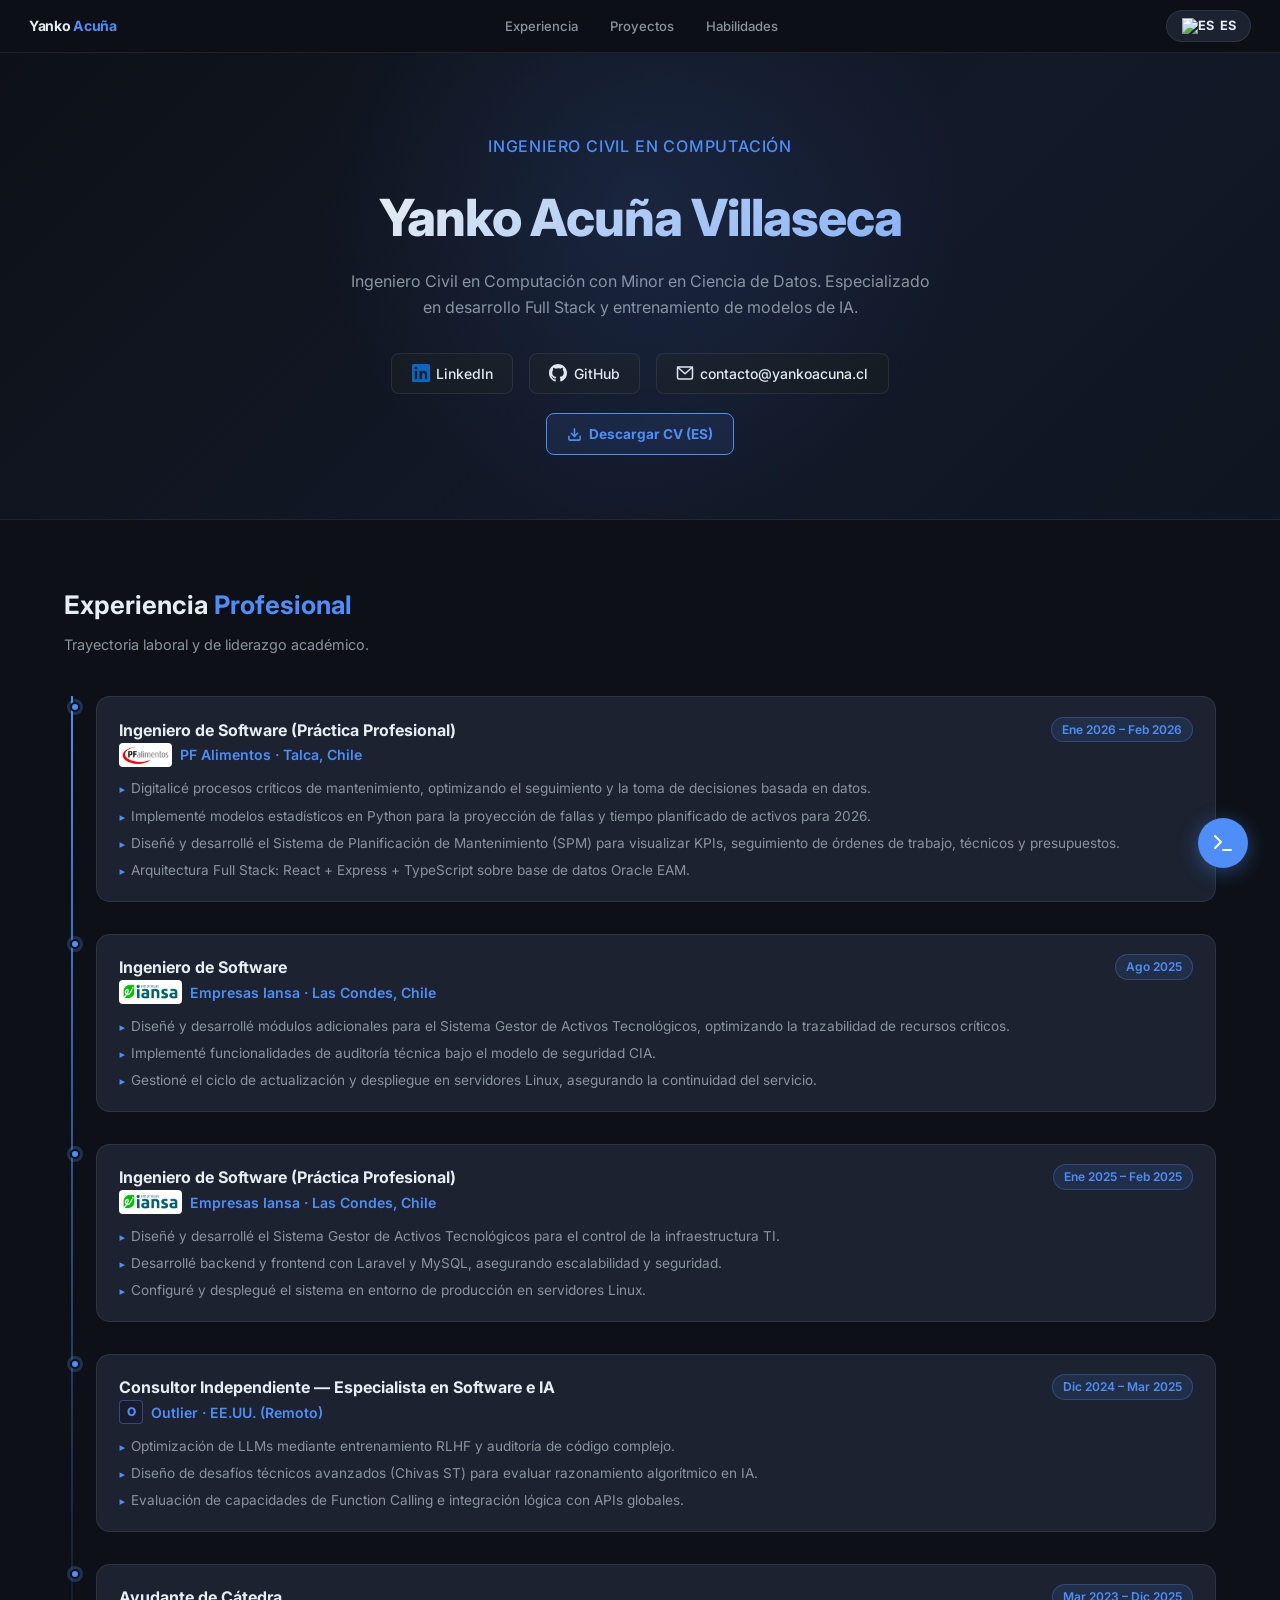
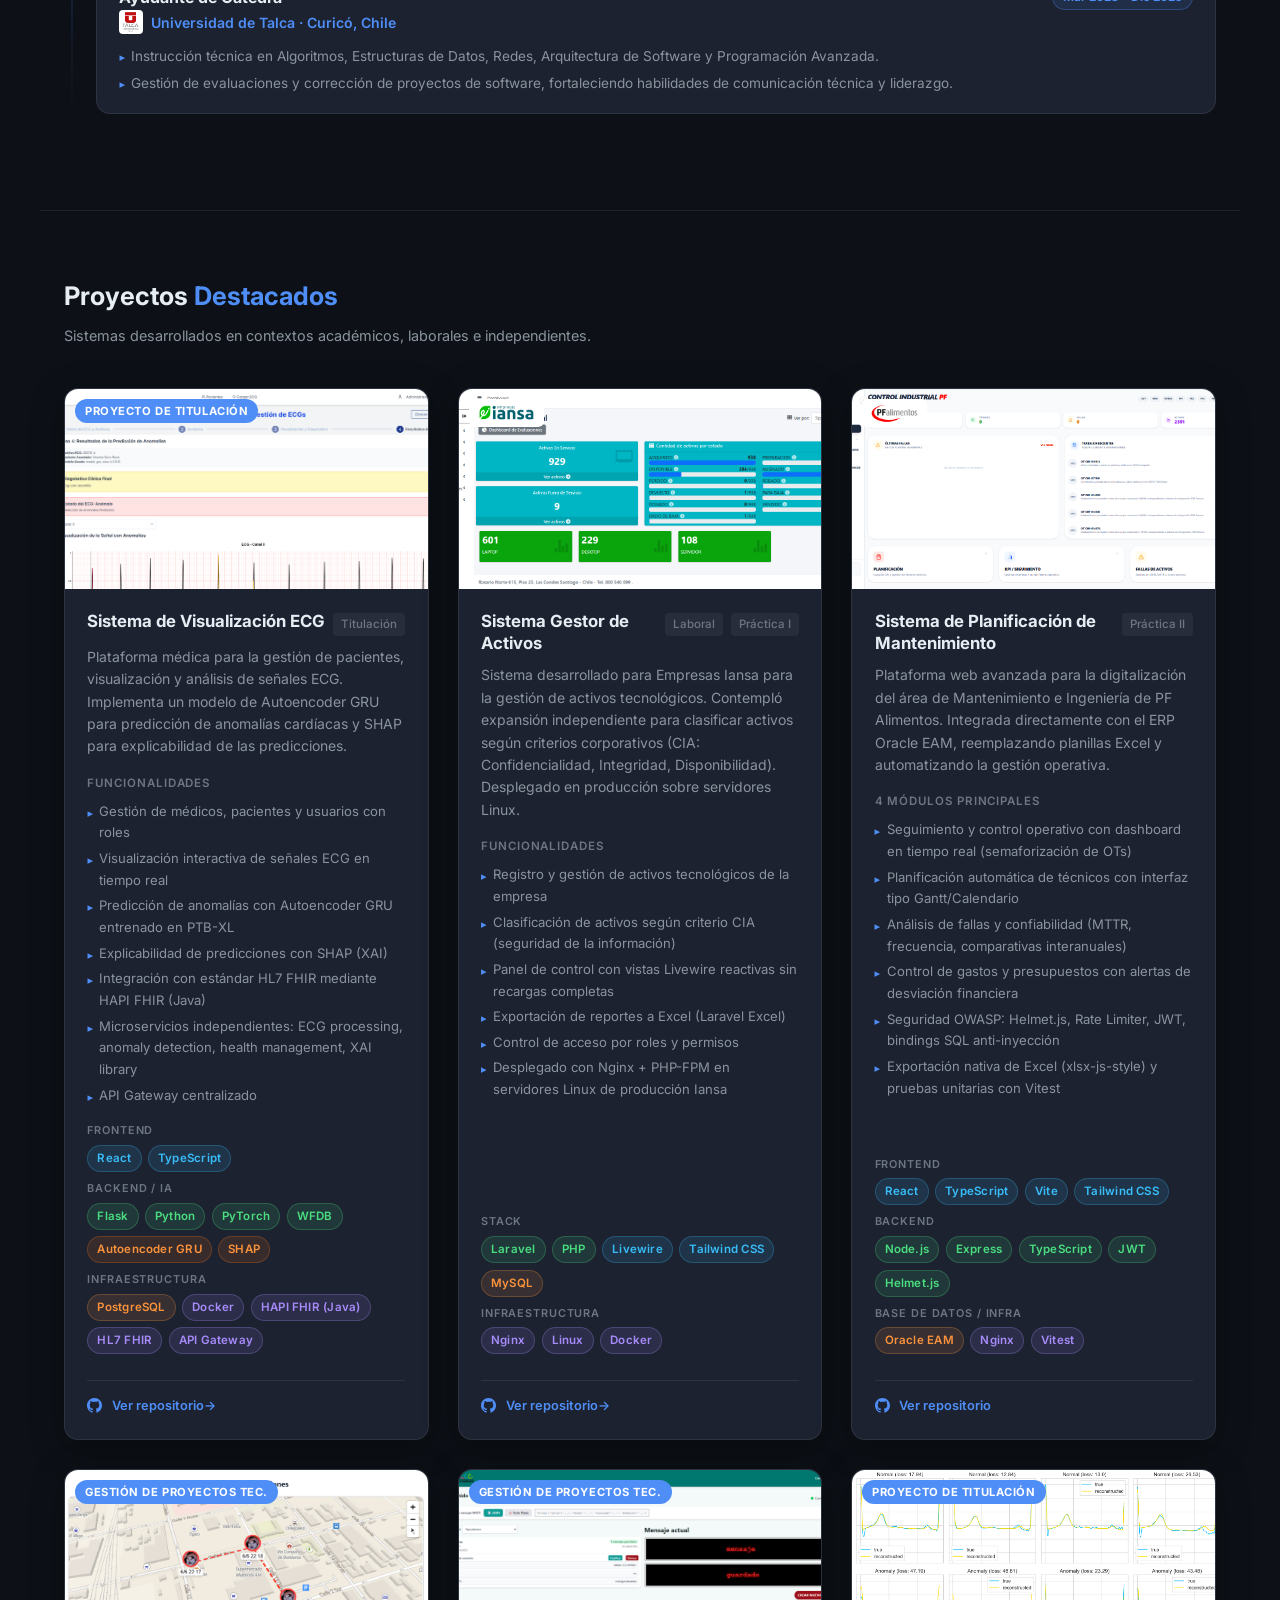
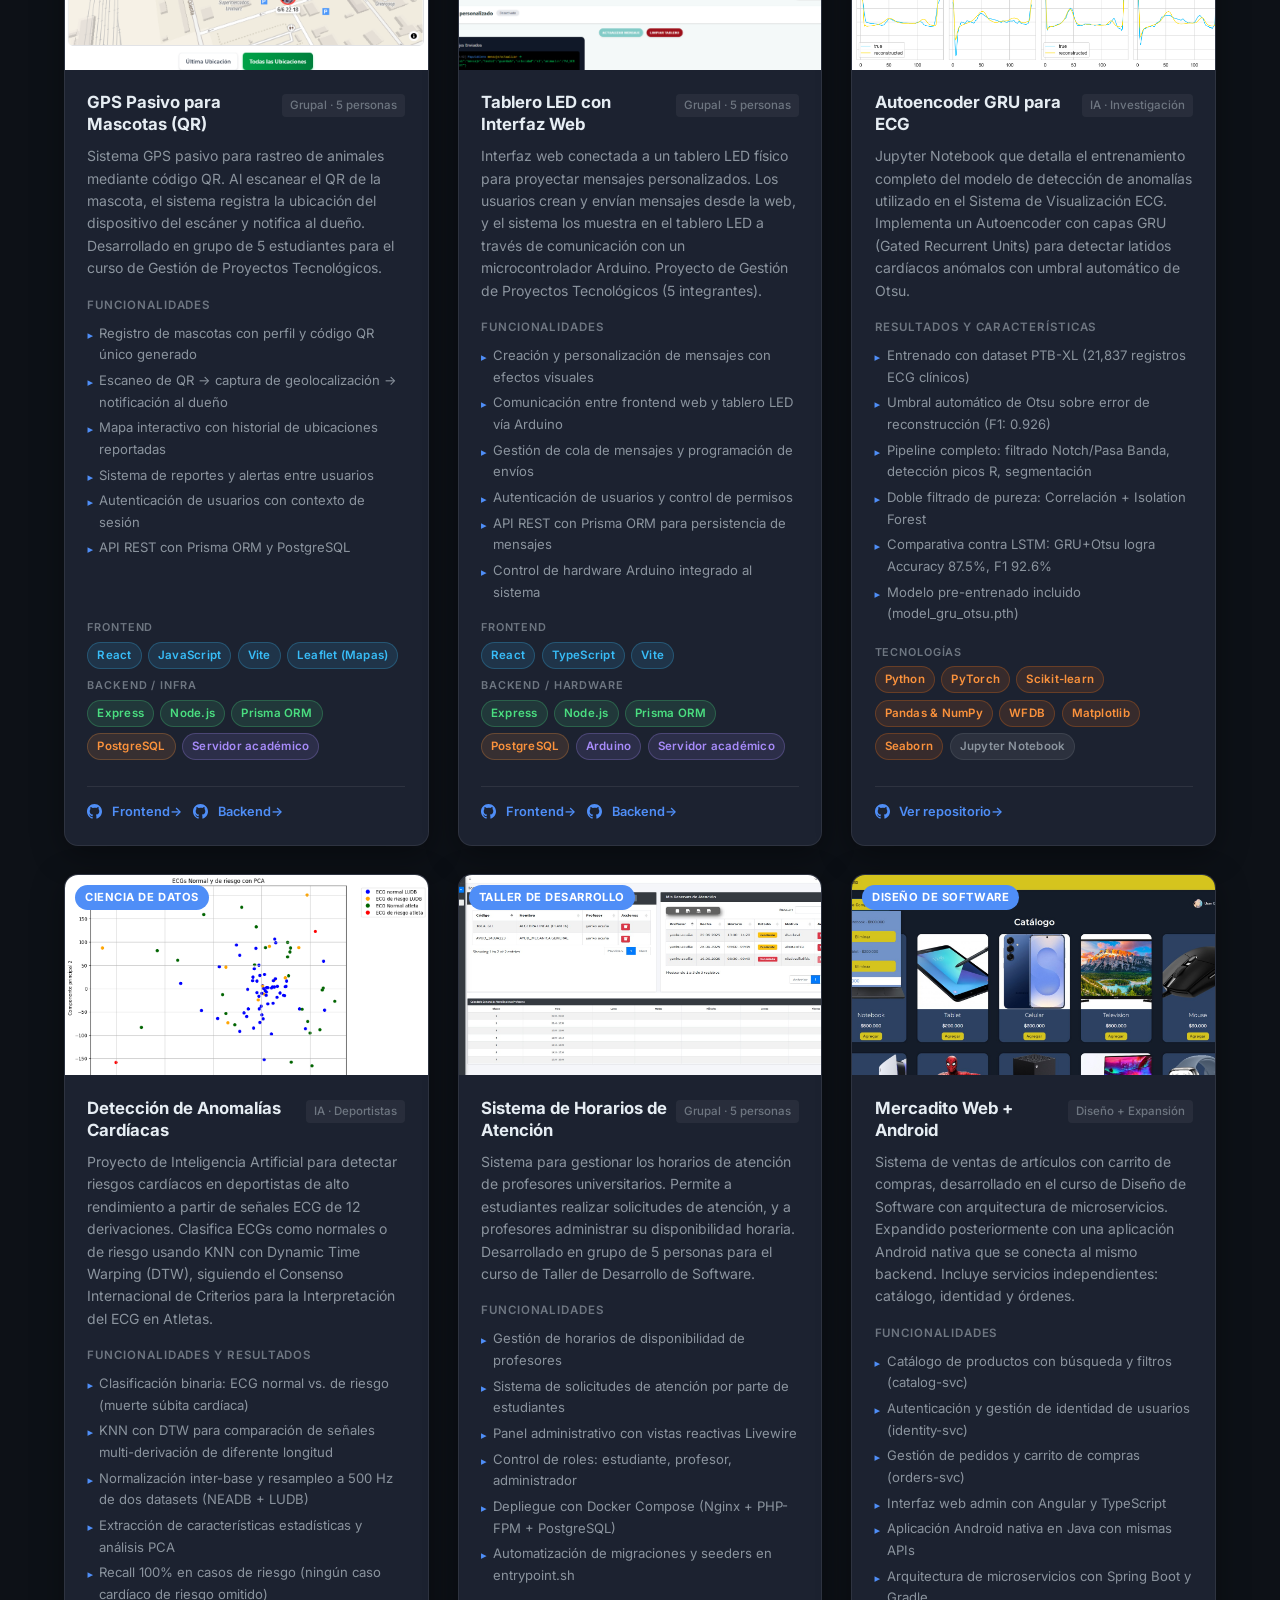
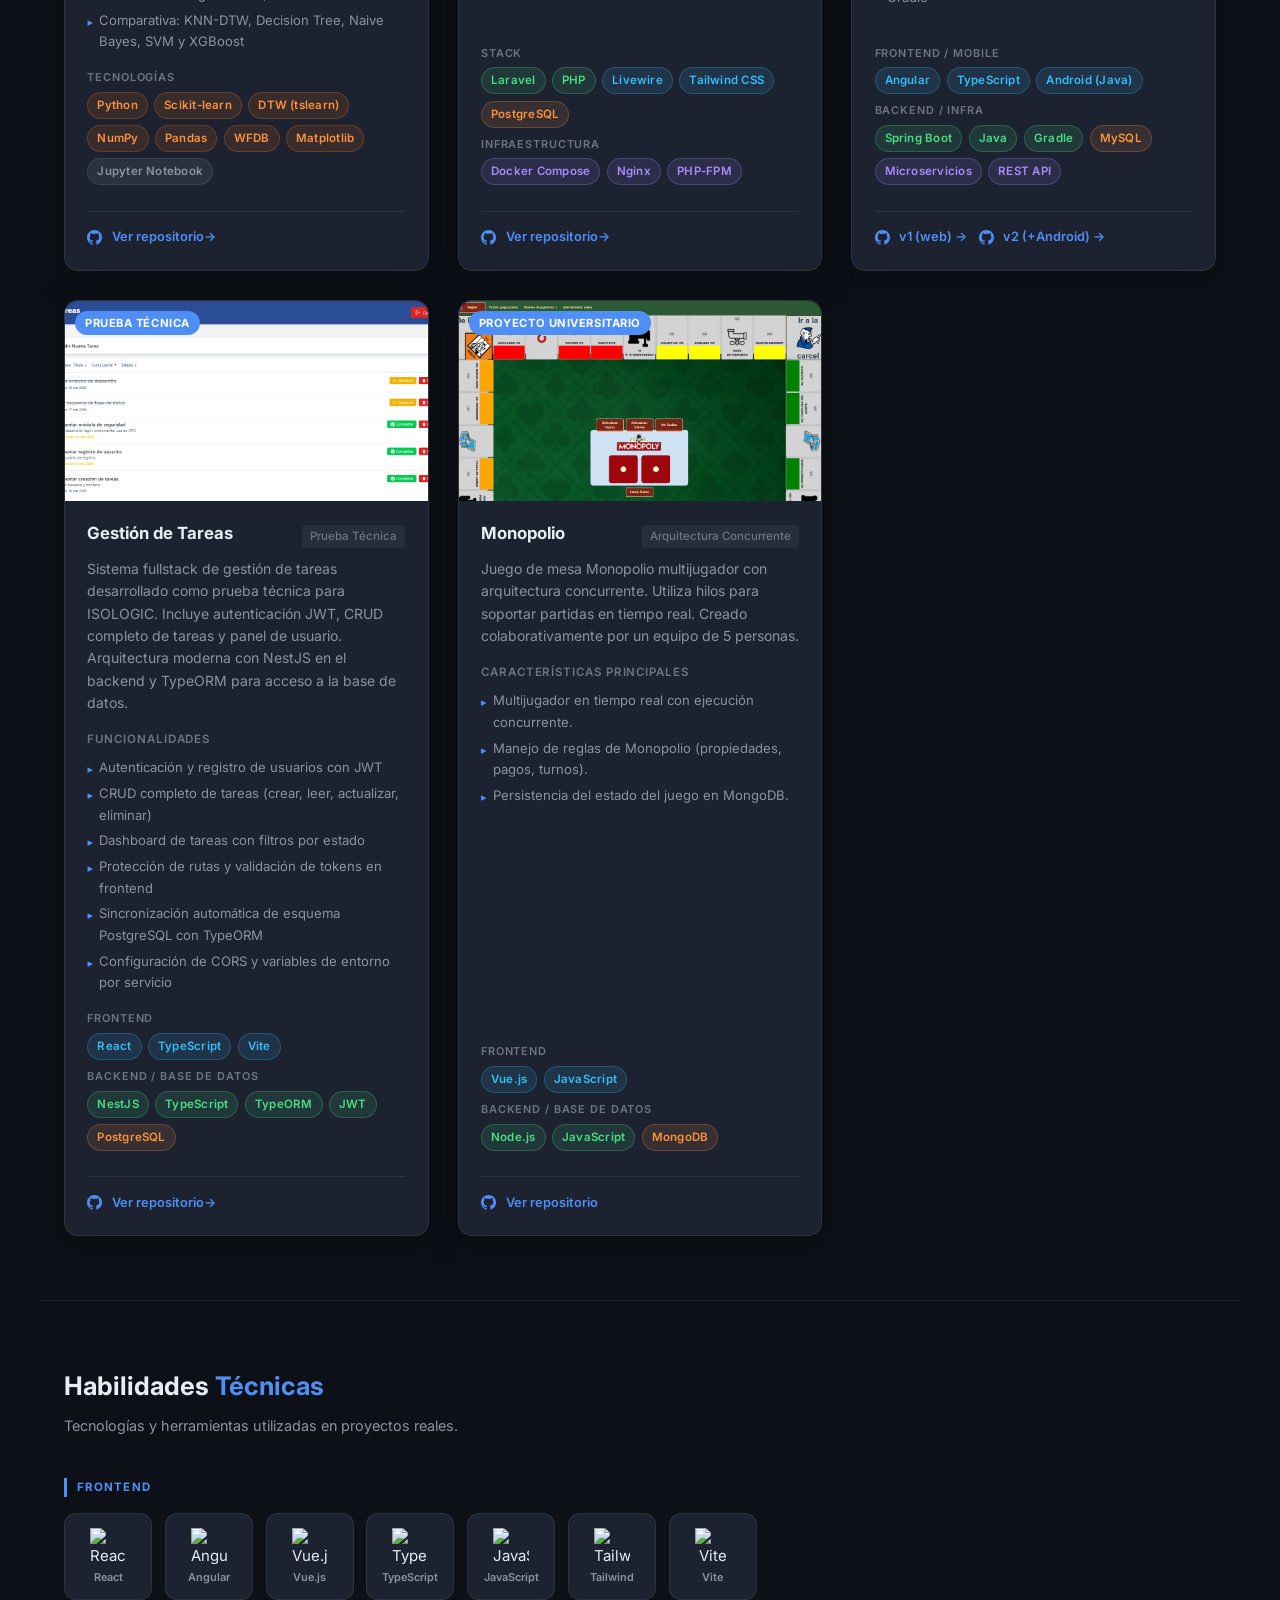
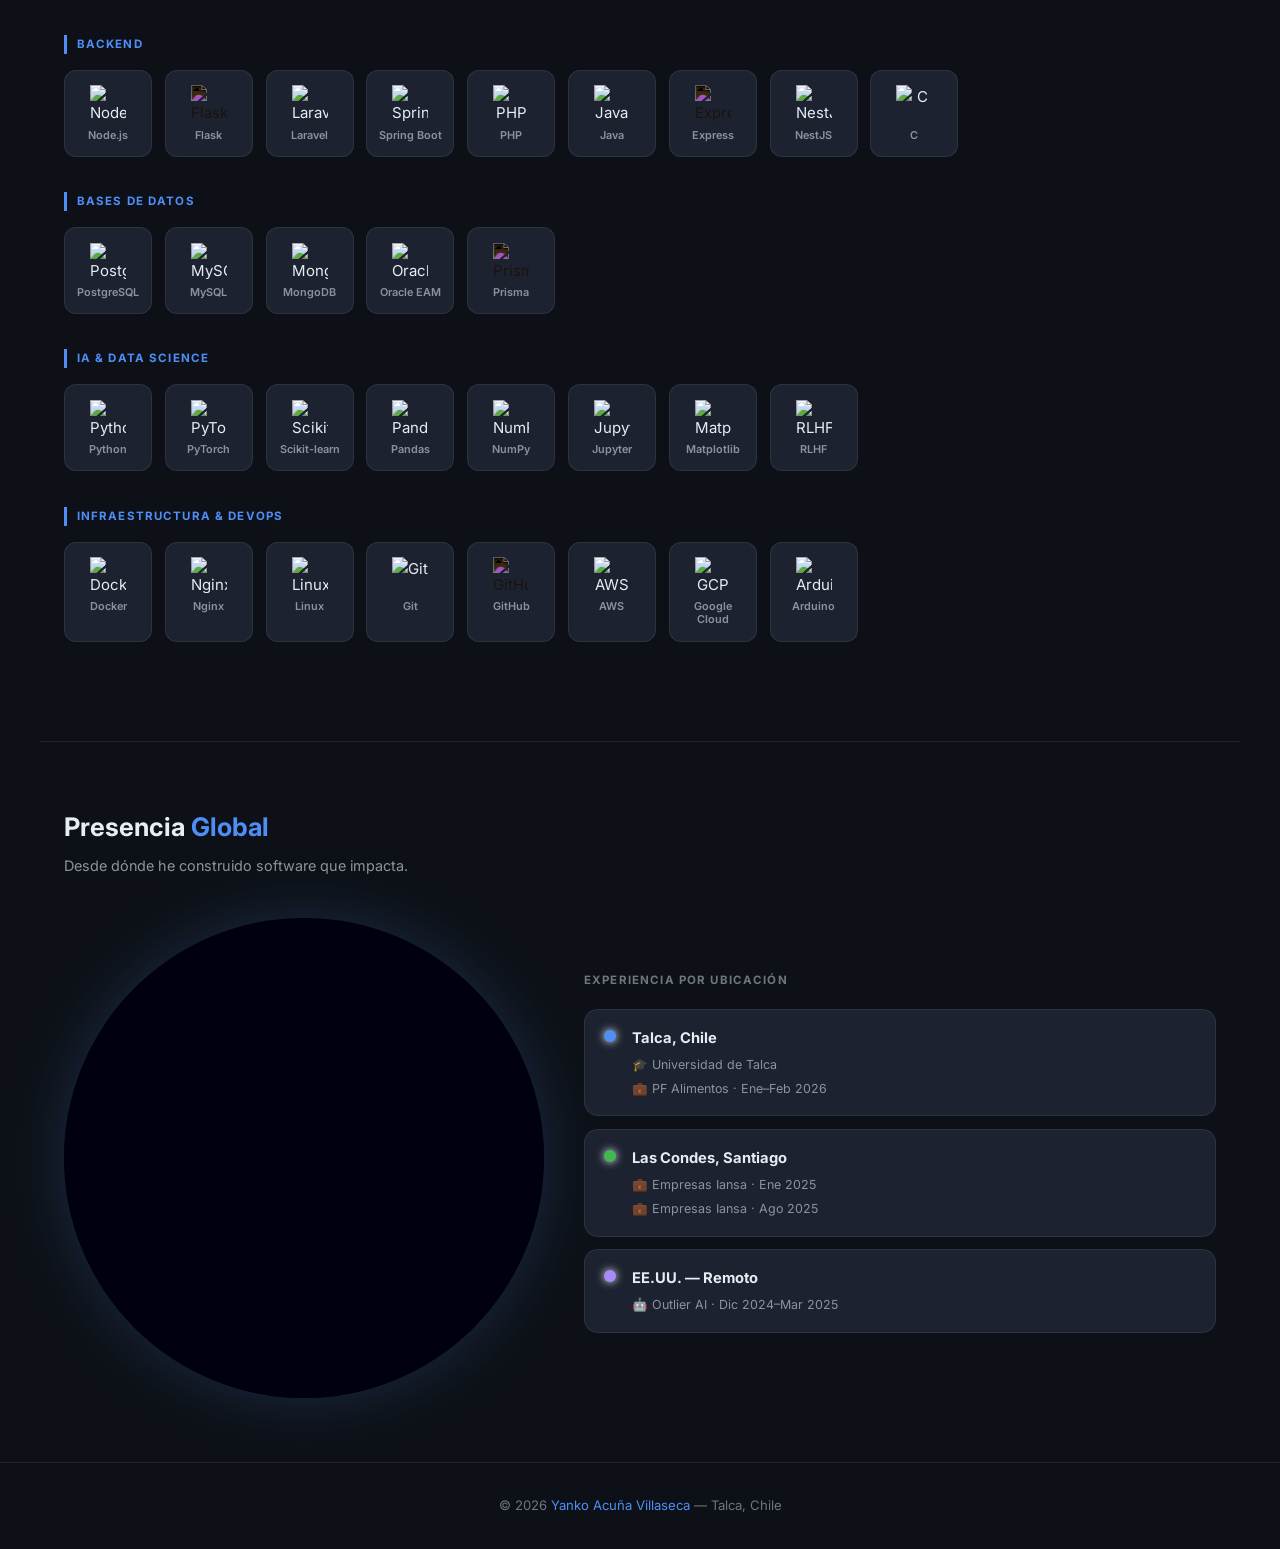
==== index.html @ 91a01bae "seccion de globo" ====
<!DOCTYPE html>
<html lang="es">

<head>
    <meta charset="UTF-8">
    <meta name="viewport" content="width=device-width, initial-scale=1.0">
    <title>Yanko Acuña | Ingeniero Civil en Computación</title>
    <meta property="og:type" content="website">
    <meta property="og:url" content="https://yankoacuna.cl/">
    <meta property="og:title" content="Yanko Acuña | Ingeniero Civil en Computación">
    <meta property="og:description"
        content="Egresado de Ingeniería Civil en Computación especializado en Full Stack y Data Science.">
    <meta property="og:image" content="https://yankoacuna.cl/imagenes/preview.png">

    <meta name="twitter:card" content="summary_large_image">
    <meta name="twitter:title" content="Yanko Acuña | Ingeniero Civil en Computación">
    <meta name="twitter:image" content="https://yankoacuna.cl/imagenes/preview.png">

    <link href="https://fonts.googleapis.com/css2?family=Inter:wght@300;400;500;600;700;800&display=swap"
        rel="stylesheet">
    <link rel="icon" type="image/svg+xml"
        href="data:image/svg+xml,<svg xmlns='http://www.w3.org/2000/svg' viewBox='0 0 100 100'><text y='.9em' font-size='80' fill='%234f8ef7' font-family='Inter, sans-serif' font-weight='bold'>YA</text></svg>">
    <link rel="stylesheet" href="css/style.css">
</head>

<body>

    <!-- ═══ NAV ══════════════════════════════════════════════════ -->
    <nav class="top-nav">
        <a class="nav-brand" href="#">Yanko <span>Acuña</span></a>
        <ul class="nav-links">
            <li><a href="#experiencia" data-i18n="nav_exp">Experiencia</a></li>
            <li><a href="#proyectos" data-i18n="nav_proj">Proyectos</a></li>
            <li><a href="#habilidades" data-i18n="nav_skills">Habilidades</a></li>
        </ul>
        <button class="lang-btn" onclick="toggleLang()" id="langBtn"><img src="https://flagcdn.com/20x15/es.png"
                alt="ES"> ES</button>
    </nav>

    <!-- ═══ HERO ═════════════════════════════════════════════════════ -->
    <header class="hero">
        <p class="subtitle" data-i18n="subtitle">Ingeniero Civil en Computación</p>
        <h1>Yanko Acuña Villaseca</h1>
        <p data-i18n="heroDesc">Desarrollador Full Stack con Minor en Ciencia de Datos. Especializado en arquitecturas
            escalables, sistemas distribuidos, IA aplicada y digitalización industrial.</p>
        <div class="social-links">
            <a href="https://www.linkedin.com/in/yanko-acuna-villaseca" target="_blank">
                <svg width="18" height="18" viewBox="0 0 24 24" fill="#0A66C2" xmlns="http://www.w3.org/2000/svg"
                    style="flex-shrink:0">
                    <path
                        d="M20.447 20.452H17.21v-5.569c0-1.328-.027-3.037-1.852-3.037-1.853 0-2.136 1.445-2.136 2.939v5.667H9.988V8.998h3.1v1.562h.044c.431-.816 1.484-1.676 3.053-1.676 3.267 0 3.868 2.149 3.868 4.945v6.623zM5.337 7.433a1.8 1.8 0 1 1 0-3.6 1.8 1.8 0 0 1 0 3.6zm1.562 13.019H3.775V8.998h3.124v11.454zM22.225 0H1.771C.792 0 0 .774 0 1.729v20.542C0 23.227.792 24 1.771 24h20.451C23.2 24 24 23.227 24 22.271V1.729C24 .774 23.2 0 22.222 0h.003z" />
                </svg>
                LinkedIn
            </a>
            <a href="https://github.com/yankoacuna" target="_blank">
                <svg width="18" height="18" viewBox="0 0 24 24" fill="currentColor" xmlns="http://www.w3.org/2000/svg"
                    style="flex-shrink:0">
                    <path
                        d="M12 0C5.374 0 0 5.373 0 12c0 5.302 3.438 9.8 8.207 11.387.599.111.793-.261.793-.577v-2.234c-3.338.726-4.033-1.416-4.033-1.416-.546-1.387-1.333-1.756-1.333-1.756-1.089-.745.083-.729.083-.729 1.205.084 1.839 1.237 1.839 1.237 1.07 1.834 2.807 1.304 3.492.997.107-.775.418-1.305.762-1.604-2.665-.305-5.467-1.334-5.467-5.931 0-1.311.469-2.381 1.236-3.221-.124-.303-.535-1.524.117-3.176 0 0 1.008-.322 3.301 1.23A11.509 11.509 0 0 1 12 5.803c1.02.005 2.047.138 3.006.404 2.291-1.552 3.297-1.23 3.297-1.23.653 1.653.242 2.874.118 3.176.77.84 1.235 1.911 1.235 3.221 0 4.609-2.807 5.624-5.479 5.921.43.372.823 1.102.823 2.222v3.293c0 .319.192.694.801.576C20.566 21.797 24 17.3 24 12c0-6.627-5.373-12-12-12z" />
                </svg>
                GitHub
            </a>
            <a href="mailto:contacto@yankoacuna.cl">
                <svg width="18" height="18" viewBox="0 0 24 24" fill="none" stroke="currentColor" stroke-width="2"
                    stroke-linecap="round" stroke-linejoin="round" style="flex-shrink:0">
                    <rect x="2" y="4" width="20" height="16" rx="2" />
                    <polyline points="2,4 12,13 22,4" />
                </svg>
                contacto@yankoacuna.cl
            </a>
        </div>
        <div class="cv-links">
            <a id="cv-es-btn" class="cv-btn" href="CV/CV_Yanko_Acuna_Villaseca.pdf" download>
                <svg width="15" height="15" viewBox="0 0 24 24" fill="none" stroke="currentColor" stroke-width="2.5"
                    stroke-linecap="round" stroke-linejoin="round">
                    <path d="M21 15v4a2 2 0 0 1-2 2H5a2 2 0 0 1-2-2v-4" />
                    <polyline points="7 10 12 15 17 10" />
                    <line x1="12" y1="15" x2="12" y2="3" />
                </svg>
                <span data-i18n="cvEs">Descargar CV (ES)</span>
            </a>
            <a id="cv-en-btn" class="cv-btn" href="CV/CV_Yanko_Acuna_Villaseca_en.pdf" download style="display:none;">
                <svg width="15" height="15" viewBox="0 0 24 24" fill="none" stroke="currentColor" stroke-width="2.5"
                    stroke-linecap="round" stroke-linejoin="round">
                    <path d="M21 15v4a2 2 0 0 1-2 2H5a2 2 0 0 1-2-2v-4" />
                    <polyline points="7 10 12 15 17 10" />
                    <line x1="12" y1="15" x2="12" y2="3" />
                </svg>
                <span data-i18n="cvEn">Download CV (EN)</span>
            </a>
        </div>
    </header>

    <!-- ═══ EXPERIENCE ════════════════════════════════════════════════ -->
    <div id="experiencia-placeholder"></div>

    <!-- ═══ PROJECTS ══════════════════════════════════════════════════ -->
    <div id="proyectos-placeholder"></div>


    <!-- ═══ TECH STACK ════════════════════════════════════════════════ -->
    <div id="habilidades-placeholder"></div>

    <!-- ═══ GLOBE ════════════════════════════════════════ -->
    <div id="globo-placeholder"></div>

    <footer>
        <p>© 2026 <a href="mailto:contacto@yankoacuna.cl">Yanko Acuña Villaseca</a> — Talca, Chile</p>
    </footer>

    <script src="js/globe.gl.min.js"></script>
    <script src="js/globe.js"></script>
    <script src="js/main.js"></script>
    <script src="js/terminal.js"></script>

</body>

</html>
---- css/style.css ----
:root {
            --bg-primary: #0d1117;
            --bg-secondary: #161b22;
            --bg-card: #1c2230;
            --bg-card-hover: #212a3e;
            --accent: #4f8ef7;
            --accent-glow: rgba(79, 142, 247, 0.25);
            --accent-2: #a78bfa;
            --green: #3fb950;
            --orange: #f0883e;
            --red: #f85149;
            --cyan: #39d353;
            --text-primary: #e6edf3;
            --text-secondary: #8b949e;
            --text-muted: #6e7681;
            --border: rgba(255, 255, 255, 0.08);
            --border-hover: rgba(79, 142, 247, 0.6);
            --radius: 14px;
            --shadow: 0 8px 32px rgba(0, 0, 0, 0.35);
        }

        *,
        *::before,
        *::after {
            box-sizing: border-box;
            margin: 0;
            padding: 0;
        }

        html {
            scroll-behavior: smooth;
        }

        body {
            font-family: 'Inter', system-ui, sans-serif;
            background: var(--bg-primary);
            color: var(--text-primary);
            line-height: 1.65;
            font-size: 15px;
        }

        /* ─── HERO ─────────────────────────────────────────────── */
        .hero {
            background: linear-gradient(135deg, #0d1117 0%, #131929 60%, #0e1621 100%);
            border-bottom: 1px solid var(--border);
            padding: 5rem 2rem 4rem;
            text-align: center;
            position: relative;
            overflow: hidden;
        }

        .hero::before {
            content: '';
            position: absolute;
            width: 700px;
            height: 700px;
            background: radial-gradient(circle, rgba(79, 142, 247, 0.12) 0%, transparent 65%);
            top: -200px;
            left: 50%;
            transform: translateX(-50%);
            border-radius: 50%;
            pointer-events: none;
        }

        .hero h1 {
            font-size: clamp(2rem, 5vw, 3.2rem);
            font-weight: 800;
            letter-spacing: -1px;
            background: linear-gradient(135deg, #e6edf3 30%, var(--accent));
            -webkit-background-clip: text;
            -webkit-text-fill-color: transparent;
            background-clip: text;
            margin-bottom: 0.5rem;
        }

        .hero .subtitle {
            color: var(--accent);
            font-size: 1rem;
            font-weight: 500;
            letter-spacing: 0.05em;
            text-transform: uppercase;
            margin-bottom: 1rem;
        }

        .hero p {
            color: var(--text-secondary);
            max-width: 600px;
            margin: 0 auto 2rem;
            font-size: 1rem;
        }

        .social-links {
            display: flex;
            justify-content: center;
            gap: 1rem;
            flex-wrap: wrap;
        }

        .social-links a {
            display: inline-flex;
            align-items: center;
            gap: 0.4rem;
            padding: 0.5rem 1.2rem;
            border-radius: 8px;
            border: 1px solid var(--border);
            background: var(--bg-secondary);
            color: var(--text-primary);
            text-decoration: none;
            font-size: 0.875rem;
            font-weight: 500;
            transition: all 0.2s;
        }

        .social-links a:hover {
            border-color: var(--accent);
            color: var(--accent);
            background: var(--accent-glow);
        }

        /* ─── LAYOUT ────────────────────────────────────────────── */
        .container {
            max-width: 1200px;
            margin: 0 auto;
            padding: 0 1.5rem;
        }

        section {
            padding: 4rem 1.5rem;
            max-width: 1200px;
            margin: 0 auto;
        }

        .section-title {
            font-size: 1.6rem;
            font-weight: 700;
            margin-bottom: 0.4rem;
            color: var(--text-primary);
        }

        .section-title span {
            color: var(--accent);
        }

        .section-subtitle {
            color: var(--text-secondary);
            font-size: 0.9rem;
            margin-bottom: 2.5rem;
        }

        /* ─── PROJECT GRID ──────────────────────────────────────── */
        .project-grid {
            display: grid;
            grid-template-columns: repeat(auto-fill, minmax(350px, 1fr));
            gap: 1.8rem;
        }

        .project-card {
            background: var(--bg-card);
            border: 1px solid var(--border);
            border-radius: var(--radius);
            overflow: hidden;
            display: flex;
            flex-direction: column;
            transition: transform 0.25s, border-color 0.25s, box-shadow 0.25s;
            box-shadow: var(--shadow);
        }

        .project-card:hover {
            transform: translateY(-4px);
            border-color: var(--border-hover);
            box-shadow: 0 12px 40px rgba(79, 142, 247, 0.15);
        }

        /* ─── PROJECT IMAGE ─────────────────────────────────────── */
        .project-image-wrap {
            position: relative;
            height: 200px;
            overflow: hidden;
            background: var(--bg-secondary);
        }

        .project-image-wrap img {
            width: 100%;
            height: 100%;
            object-fit: cover;
            object-position: top;
            transition: transform 0.4s;
        }

        .project-card:hover .project-image-wrap img {
            transform: scale(1.04);
        }

        .project-image-wrap .badge-featured {
            position: absolute;
            top: 10px;
            left: 10px;
            background: var(--accent);
            color: white;
            font-size: 0.7rem;
            font-weight: 700;
            padding: 3px 10px;
            border-radius: 20px;
            letter-spacing: 0.05em;
            text-transform: uppercase;
        }

        .no-image {
            width: 100%;
            height: 100%;
            display: flex;
            align-items: center;
            justify-content: center;
            font-size: 3rem;
            background: linear-gradient(135deg, var(--bg-secondary), var(--bg-card));
        }

        /* ─── CARD BODY ─────────────────────────────────────────── */
        .card-body {
            padding: 1.4rem;
            display: flex;
            flex-direction: column;
            flex: 1;
        }

        .card-header {
            display: flex;
            align-items: flex-start;
            justify-content: space-between;
            margin-bottom: 0.6rem;
            gap: 0.5rem;
        }

        .card-body h3 {
            font-size: 1.05rem;
            font-weight: 700;
            color: var(--text-primary);
            line-height: 1.3;
        }

        .card-context {
            font-size: 0.72rem;
            color: var(--text-muted);
            font-weight: 500;
            background: rgba(255, 255, 255, 0.05);
            border-radius: 4px;
            padding: 2px 8px;
            white-space: nowrap;
            margin-top: 2px;
            flex-shrink: 0;
        }

        .card-body p.desc {
            color: var(--text-secondary);
            font-size: 0.875rem;
            line-height: 1.6;
            margin-bottom: 1rem;
        }

        /* ─── FEATURES ──────────────────────────────────────────── */
        .features {
            margin-bottom: 1rem;
        }

        .features-title {
            font-size: 0.72rem;
            font-weight: 600;
            text-transform: uppercase;
            letter-spacing: 0.08em;
            color: var(--text-muted);
            margin-bottom: 0.5rem;
        }

        .features ul {
            list-style: none;
            display: flex;
            flex-direction: column;
            gap: 0.25rem;
        }

        .features ul li {
            font-size: 0.82rem;
            color: var(--text-secondary);
            display: flex;
            align-items: flex-start;
            gap: 0.4rem;
        }

        .features ul li::before {
            content: '▸';
            color: var(--accent);
            font-size: 0.7rem;
            margin-top: 3px;
            flex-shrink: 0;
        }

        /* ─── TECH TAGS ─────────────────────────────────────────── */
        .tech-section {
            margin-top: auto;
        }

        .tech-group {
            margin-bottom: 0.5rem;
        }

        .tech-group-label {
            font-size: 0.68rem;
            font-weight: 600;
            text-transform: uppercase;
            letter-spacing: 0.08em;
            color: var(--text-muted);
            margin-bottom: 0.3rem;
        }

        .tech-tags {
            display: flex;
            flex-wrap: wrap;
            gap: 0.4rem;
            margin-bottom: 0.3rem;
        }

        .tag {
            font-size: 0.72rem;
            font-weight: 600;
            padding: 3px 9px;
            border-radius: 20px;
            letter-spacing: 0.02em;
            text-transform: none;
        }

        .tag-frontend {
            background: rgba(56, 189, 248, 0.12);
            color: #38bdf8;
            border: 1px solid rgba(56, 189, 248, 0.25);
        }

        .tag-backend {
            background: rgba(74, 222, 128, 0.12);
            color: #4ade80;
            border: 1px solid rgba(74, 222, 128, 0.25);
        }

        .tag-db {
            background: rgba(251, 146, 60, 0.12);
            color: #fb923c;
            border: 1px solid rgba(251, 146, 60, 0.25);
        }

        .tag-infra {
            background: rgba(167, 139, 250, 0.12);
            color: #a78bfa;
            border: 1px solid rgba(167, 139, 250, 0.25);
        }

        .tag-ml {
            background: rgba(249, 115, 22, 0.12);
            color: #fb923c;
            border: 1px solid rgba(249, 115, 22, 0.25);
        }

        .tag-other {
            background: rgba(255, 255, 255, 0.07);
            color: var(--text-secondary);
            border: 1px solid var(--border);
        }

        /* ─── CARD FOOTER ───────────────────────────────────────── */
        .card-footer {
            margin-top: 1.1rem;
            padding-top: 0.9rem;
            border-top: 1px solid var(--border);
            display: flex;
            gap: 0.7rem;
            flex-wrap: wrap;
        }

        .card-footer a {
            font-size: 0.8rem;
            font-weight: 600;
            color: var(--accent);
            text-decoration: none;
            display: flex;
            align-items: center;
            gap: 0.3rem;
            transition: color 0.2s;
        }

        .card-footer a:hover {
            color: #7eb8ff;
        }

        /* ─── SKILLS ────────────────────────────────────────────── */
        .skills-grid {
            display: grid;
            grid-template-columns: repeat(auto-fit, minmax(220px, 1fr));
            gap: 1.2rem;
        }

        .skill-block {
            background: var(--bg-card);
            border: 1px solid var(--border);
            border-radius: var(--radius);
            padding: 1.2rem 1.4rem;
        }

        .skill-block h4 {
            font-size: 0.85rem;
            font-weight: 700;
            margin-bottom: 0.7rem;
            color: var(--accent);
            text-transform: uppercase;
            letter-spacing: 0.06em;
        }

        .skill-block .tags {
            display: flex;
            flex-wrap: wrap;
            gap: 0.4rem;
        }

        .skill-tag {
            font-size: 0.75rem;
            padding: 3px 10px;
            border-radius: 20px;
            background: rgba(255, 255, 255, 0.06);
            border: 1px solid var(--border);
            color: var(--text-secondary);
        }

        /* ─── FOOTER ────────────────────────────────────────────── */
        footer {
            border-top: 1px solid var(--border);
            padding: 2rem 1.5rem;
            text-align: center;
            color: var(--text-muted);
            font-size: 0.82rem;
        }

        footer a {
            color: var(--accent);
            text-decoration: none;
        }

        /* ─── NAV BAR ───────────────────────────────────────── */
        .top-nav {
            position: sticky;
            top: 0;
            z-index: 998;
            background: rgba(13, 17, 23, 0.85);
            backdrop-filter: blur(14px);
            border-bottom: 1px solid var(--border);
            display: flex;
            align-items: center;
            justify-content: space-between;
            padding: 0.65rem 1.8rem;
        }

        .top-nav .nav-brand {
            font-size: 0.88rem;
            font-weight: 700;
            color: var(--text-primary);
            text-decoration: none;
            letter-spacing: -0.02em;
        }

        .top-nav .nav-brand span {
            color: var(--accent);
        }

        .nav-links {
            display: flex;
            gap: 0.2rem;
            list-style: none;
        }

        .nav-links a {
            font-size: 0.82rem;
            font-weight: 500;
            color: var(--text-secondary);
            text-decoration: none;
            padding: 0.35rem 0.9rem;
            border-radius: 6px;
            transition: all 0.18s;
        }

        .nav-links a:hover {
            color: var(--text-primary);
            background: rgba(255, 255, 255, 0.06);
        }

        @media (max-width: 640px) {
            .nav-links {
                display: none;
            }

            .top-nav {
                padding: 0.6rem 1rem;
            }
        }

        /* ─── TECH ICON GRID ────────────────────────────────── */
        .tech-category {
            margin-bottom: 2.2rem;
        }

        .tech-category-label {
            font-size: 0.72rem;
            font-weight: 700;
            text-transform: uppercase;
            letter-spacing: 0.1em;
            color: var(--accent);
            margin-bottom: 1rem;
            border-left: 3px solid var(--accent);
            padding-left: 0.6rem;
        }

        .tech-icon-grid {
            display: flex;
            flex-wrap: wrap;
            gap: 0.8rem;
        }

        .tech-icon-card {
            display: flex;
            flex-direction: column;
            align-items: center;
            gap: 0.45rem;
            padding: 0.9rem 0.7rem;
            width: 88px;
            background: var(--bg-card);
            border: 1px solid var(--border);
            border-radius: 12px;
            cursor: default;
            transition: transform 0.2s, border-color 0.2s, box-shadow 0.2s;
            text-align: center;
        }

        .tech-icon-card:hover {
            transform: translateY(-4px);
            border-color: var(--border-hover);
            box-shadow: 0 8px 24px rgba(79, 142, 247, 0.15);
        }

        .tech-icon-card img {
            width: 36px;
            height: 36px;
            object-fit: contain;
        }

        .tech-icon-card span {
            font-size: 0.68rem;
            font-weight: 600;
            color: var(--text-secondary);
            line-height: 1.2;
        }


        .lang-btn {
            background: var(--bg-card);
            border: 1px solid var(--border);
            color: var(--text-primary);
            padding: 0.4rem 0.9rem;
            border-radius: 20px;
            font-size: 0.8rem;
            font-weight: 700;
            cursor: pointer;
            transition: all 0.2s;
            font-family: inherit;
        }

        .lang-btn:hover {
            border-color: var(--accent);
            color: var(--accent);
        }

        .lang-btn img {
            vertical-align: middle;
            margin-right: 3px;
        }

        /* ─── CV BUTTONS ────────────────────────────────────────── */
        .cv-links {
            display: flex;
            justify-content: center;
            gap: 0.8rem;
            flex-wrap: wrap;
            margin-top: 1.2rem;
        }

        .cv-btn {
            display: inline-flex;
            align-items: center;
            gap: 0.4rem;
            padding: 0.55rem 1.3rem;
            border-radius: 8px;
            border: 1px solid var(--accent);
            background: rgba(79, 142, 247, 0.1);
            color: var(--accent);
            text-decoration: none;
            font-size: 0.85rem;
            font-weight: 700;
            transition: all 0.2s;
        }

        .cv-btn:hover {
            background: var(--accent);
            color: #fff;
        }

        /* ─── EXPERIENCE TIMELINE ───────────────────────────────── */
        .timeline {
            position: relative;
            padding-left: 2rem;
        }

        .timeline::before {
            content: '';
            position: absolute;
            left: 0.45rem;
            top: 0;
            bottom: 0;
            width: 2px;
            background: linear-gradient(to bottom, var(--accent), transparent);
        }

        .tl-item {
            position: relative;
            margin-bottom: 2rem;
        }

        .tl-item::before {
            content: '';
            position: absolute;
            left: -1.63rem;
            top: 0.35rem;
            width: 10px;
            height: 10px;
            border-radius: 50%;
            background: var(--accent);
            border: 2px solid var(--bg-primary);
            box-shadow: 0 0 0 3px var(--accent-glow);
        }

        .tl-header {
            display: flex;
            align-items: flex-start;
            justify-content: space-between;
            gap: 0.8rem;
            flex-wrap: wrap;
            margin-bottom: 0.35rem;
        }

        .tl-title {
            font-size: 1rem;
            font-weight: 700;
            color: var(--text-primary);
        }

        .tl-company {
            font-size: 0.88rem;
            color: var(--accent);
            font-weight: 600;
            margin-bottom: 0.15rem;
        }

        .tl-date {
            font-size: 0.75rem;
            font-weight: 600;
            background: rgba(79, 142, 247, 0.12);
            border: 1px solid rgba(79, 142, 247, 0.3);
            color: var(--accent);
            padding: 2px 10px;
            border-radius: 20px;
            white-space: nowrap;
        }

        .tl-item ul {
            list-style: none;
            margin-top: 0.5rem;
            display: flex;
            flex-direction: column;
            gap: 0.3rem;
        }

        .tl-item ul li {
            font-size: 0.85rem;
            color: var(--text-secondary);
            display: flex;
            align-items: flex-start;
            gap: 0.4rem;
        }

        .tl-item ul li::before {
            content: '▸';
            color: var(--accent);
            font-size: 0.7rem;
            margin-top: 3px;
            flex-shrink: 0;
        }

        .tl-card {
            background: var(--bg-card);
            border: 1px solid var(--border);
            border-radius: var(--radius);
            padding: 1.2rem 1.4rem;
            transition: border-color 0.2s;
        }

        .tl-card:hover {
            border-color: var(--border-hover);
        }

        /* ─── RESPONSIVE ────────────────────────────────────────── */
        @media (max-width: 640px) {
            .project-grid {
                grid-template-columns: 1fr;
            }

            .hero {
                padding: 3.5rem 1.2rem 3rem;
            }

            section {
                padding: 2.5rem 1rem;
            }

            .lang-btn {
                margin-left: auto;
            }
        }

        /* ─── TERMINAL ───────────────────────────────────────── */
        .terminal-floating-btn {
            position: fixed;
            bottom: 2rem;
            right: 2rem;
            width: 50px;
            height: 50px;
            border-radius: 50%;
            background: var(--accent);
            color: #fff;
            border: none;
            box-shadow: 0 4px 20px rgba(79, 142, 247, 0.4);
            cursor: pointer;
            z-index: 998;
            display: flex;
            align-items: center;
            justify-content: center;
            transition: transform 0.2s, background 0.2s;
        }

        .terminal-floating-btn:hover {
            transform: scale(1.1);
            background: #3a75d1;
        }

        .terminal-overlay {
            position: fixed;
            top: 0; left: 0; width: 100vw; height: 100vh;
            background: rgba(0,0,0,0.6);
            backdrop-filter: blur(4px);
            z-index: 1000;
            display: flex;
            align-items: center;
            justify-content: center;
            font-family: 'Courier New', Courier, monospace;
        }

        .terminal-window {
            width: 90%;
            max-width: 800px;
            height: 500px;
            background: #1e1e1e;
            border-radius: 8px;
            box-shadow: 0 20px 60px rgba(0,0,0,0.5);
            display: flex;
            flex-direction: column;
            overflow: hidden;
            border: 1px solid #333;
        }

        .terminal-header {
            background: #2d2d2d;
            height: 36px;
            display: flex;
            align-items: center;
            padding: 0 1rem;
            position: relative;
            cursor: move;
            border-bottom: 1px solid #111;
        }

        .terminal-buttons {
            display: flex;
            gap: 8px;
            position: absolute;
            left: 1rem;
        }

        .terminal-buttons span {
            width: 12px; height: 12px; border-radius: 50%;
            cursor: pointer;
        }
        .btn-close { background: #ff5f56; }
        .btn-close:hover { filter: brightness(1.2); }
        .btn-min { background: #ffbd2e; }
        .btn-max { background: #27c93f; }

        .terminal-title {
            width: 100%;
            text-align: center;
            color: #ccc;
            font-size: 0.85rem;
            font-family: -apple-system, BlinkMacSystemFont, "Segoe UI", Roboto, sans-serif;
            pointer-events: none;
        }

        .terminal-body {
            flex: 1;
            padding: 1rem;
            overflow-y: auto;
            color: #d4d4d4;
            font-size: 0.95rem;
            line-height: 1.4;
            display: flex;
            flex-direction: column;
        }

        .terminal-output {
            margin-bottom: 0.5rem;
        }

        .terminal-line { margin-bottom: 0.2rem; }

        .cmd-focus { color: var(--accent); font-weight: bold; }
        .prompt { color: var(--green); margin-right: 0.5rem; }

        .terminal-input-line {
            display: flex;
            align-items: center;
        }

        #terminal-input {
            background: transparent;
            border: none;
            color: #d4d4d4;
            font-family: inherit;
            font-size: inherit;
            flex: 1;
            outline: none;
            padding: 0;
            margin: 0;
        }

        /* ─── GLOBE SECTION ────────────────────────────── */
        .globe-layout {
            display: flex;
            align-items: center;
            gap: 2.5rem;
            flex-wrap: wrap;
            justify-content: center;
        }

        #globe-container {
            flex-shrink: 0;
            width: 480px;
            height: 480px;
            max-width: 100%;
            border-radius: 50%;
            overflow: hidden;
            cursor: grab;
            box-shadow: 0 0 60px rgba(79, 142, 247, 0.2);
        }

        #globe-container:active { cursor: grabbing; }

        .globe-sidebar {
            flex: 1;
            min-width: 240px;
        }

        .globe-legend-title {
            font-size: 0.72rem;
            font-weight: 700;
            text-transform: uppercase;
            letter-spacing: 0.1em;
            color: var(--text-muted);
            margin-bottom: 1.2rem;
        }

        .globe-location-card {
            display: flex;
            align-items: flex-start;
            gap: 1rem;
            padding: 1rem 1.2rem;
            border-radius: var(--radius);
            border: 1px solid var(--border);
            background: var(--bg-card);
            margin-bottom: 0.8rem;
            cursor: pointer;
            transition: border-color 0.2s, transform 0.2s, box-shadow 0.2s;
        }

        .globe-location-card:hover,
        .globe-location-card.active {
            border-color: var(--border-hover);
            transform: translateX(4px);
            box-shadow: 0 4px 20px rgba(79, 142, 247, 0.12);
        }

        .globe-loc-dot {
            width: 12px;
            height: 12px;
            border-radius: 50%;
            margin-top: 4px;
            flex-shrink: 0;
            box-shadow: 0 0 8px currentColor;
        }

        .globe-loc-name {
            font-size: 0.92rem;
            font-weight: 700;
            color: var(--text-primary);
            margin-bottom: 0.3rem;
        }

        .globe-loc-roles {
            display: flex;
            flex-direction: column;
            gap: 0.2rem;
        }

        .globe-loc-roles span {
            font-size: 0.78rem;
            color: var(--text-secondary);
        }

        @media (max-width: 640px) {
            #globe-container { width: 320px; height: 320px; }
        }
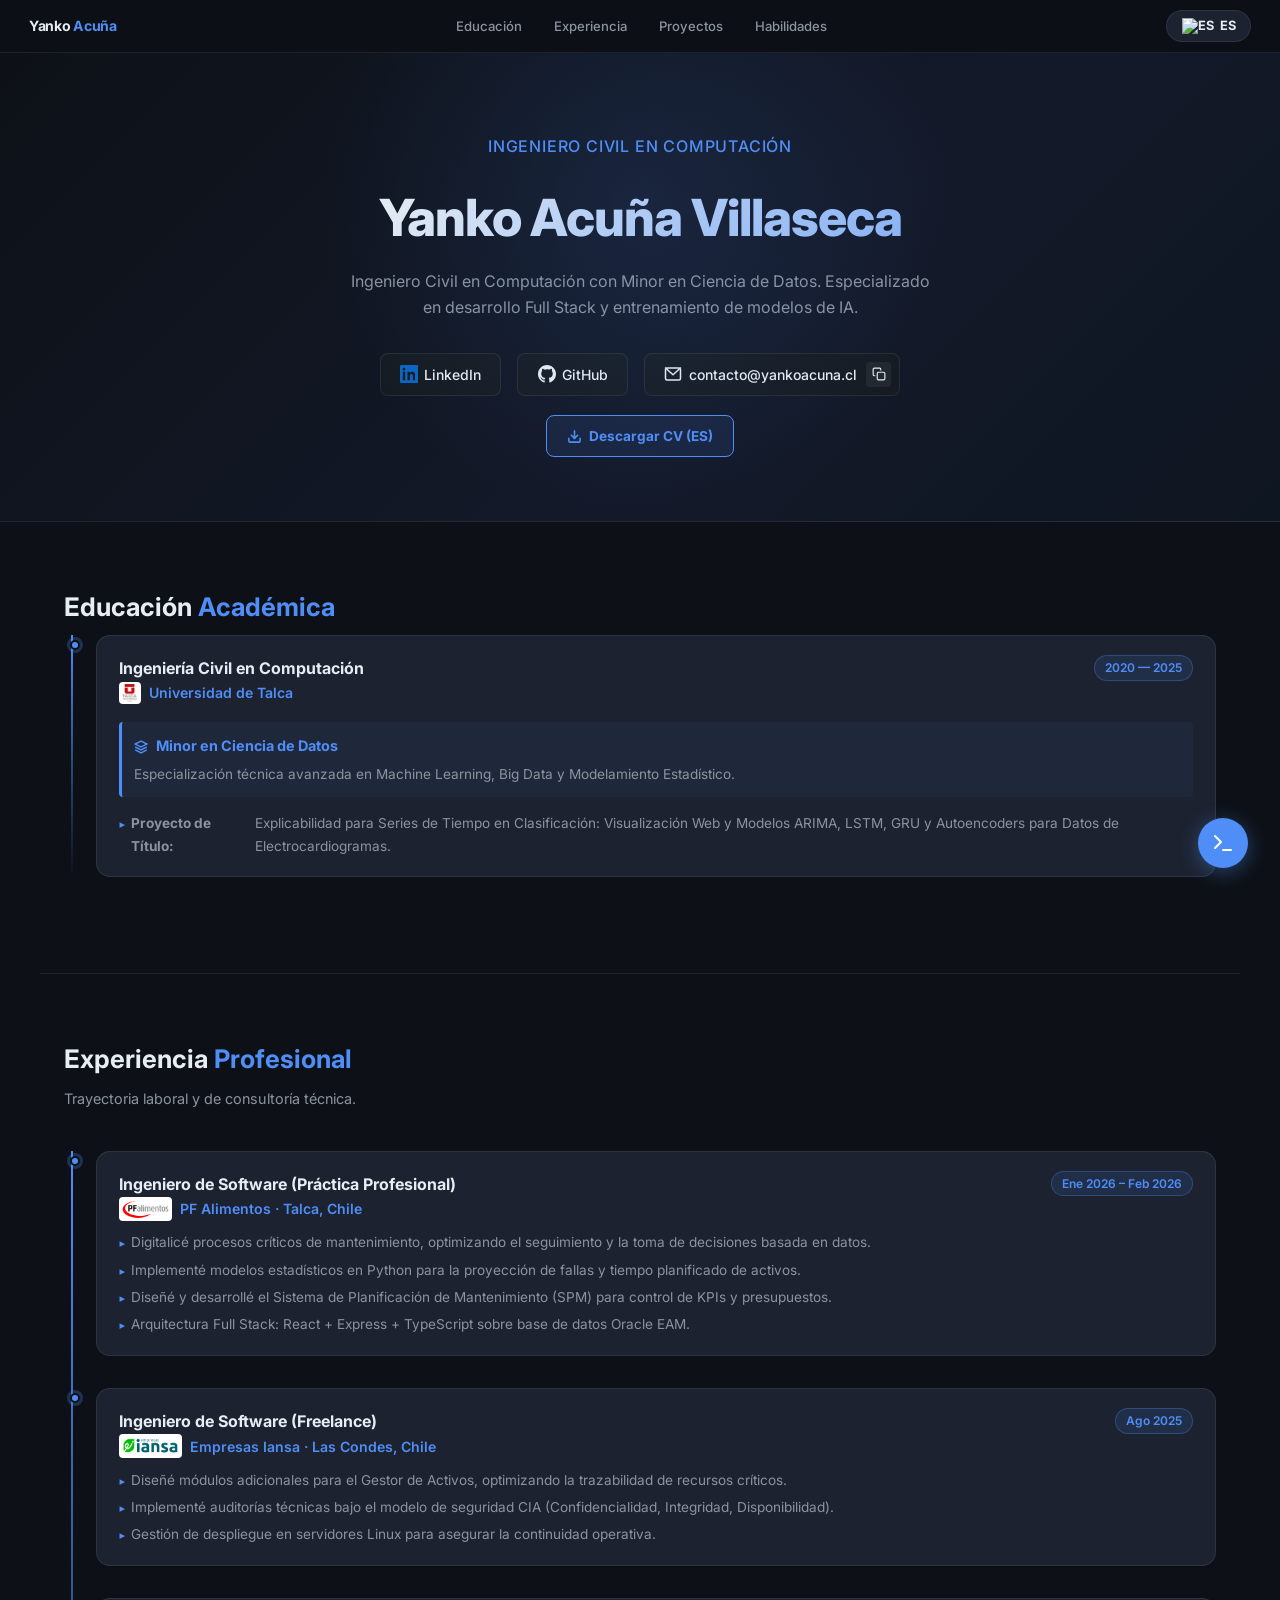
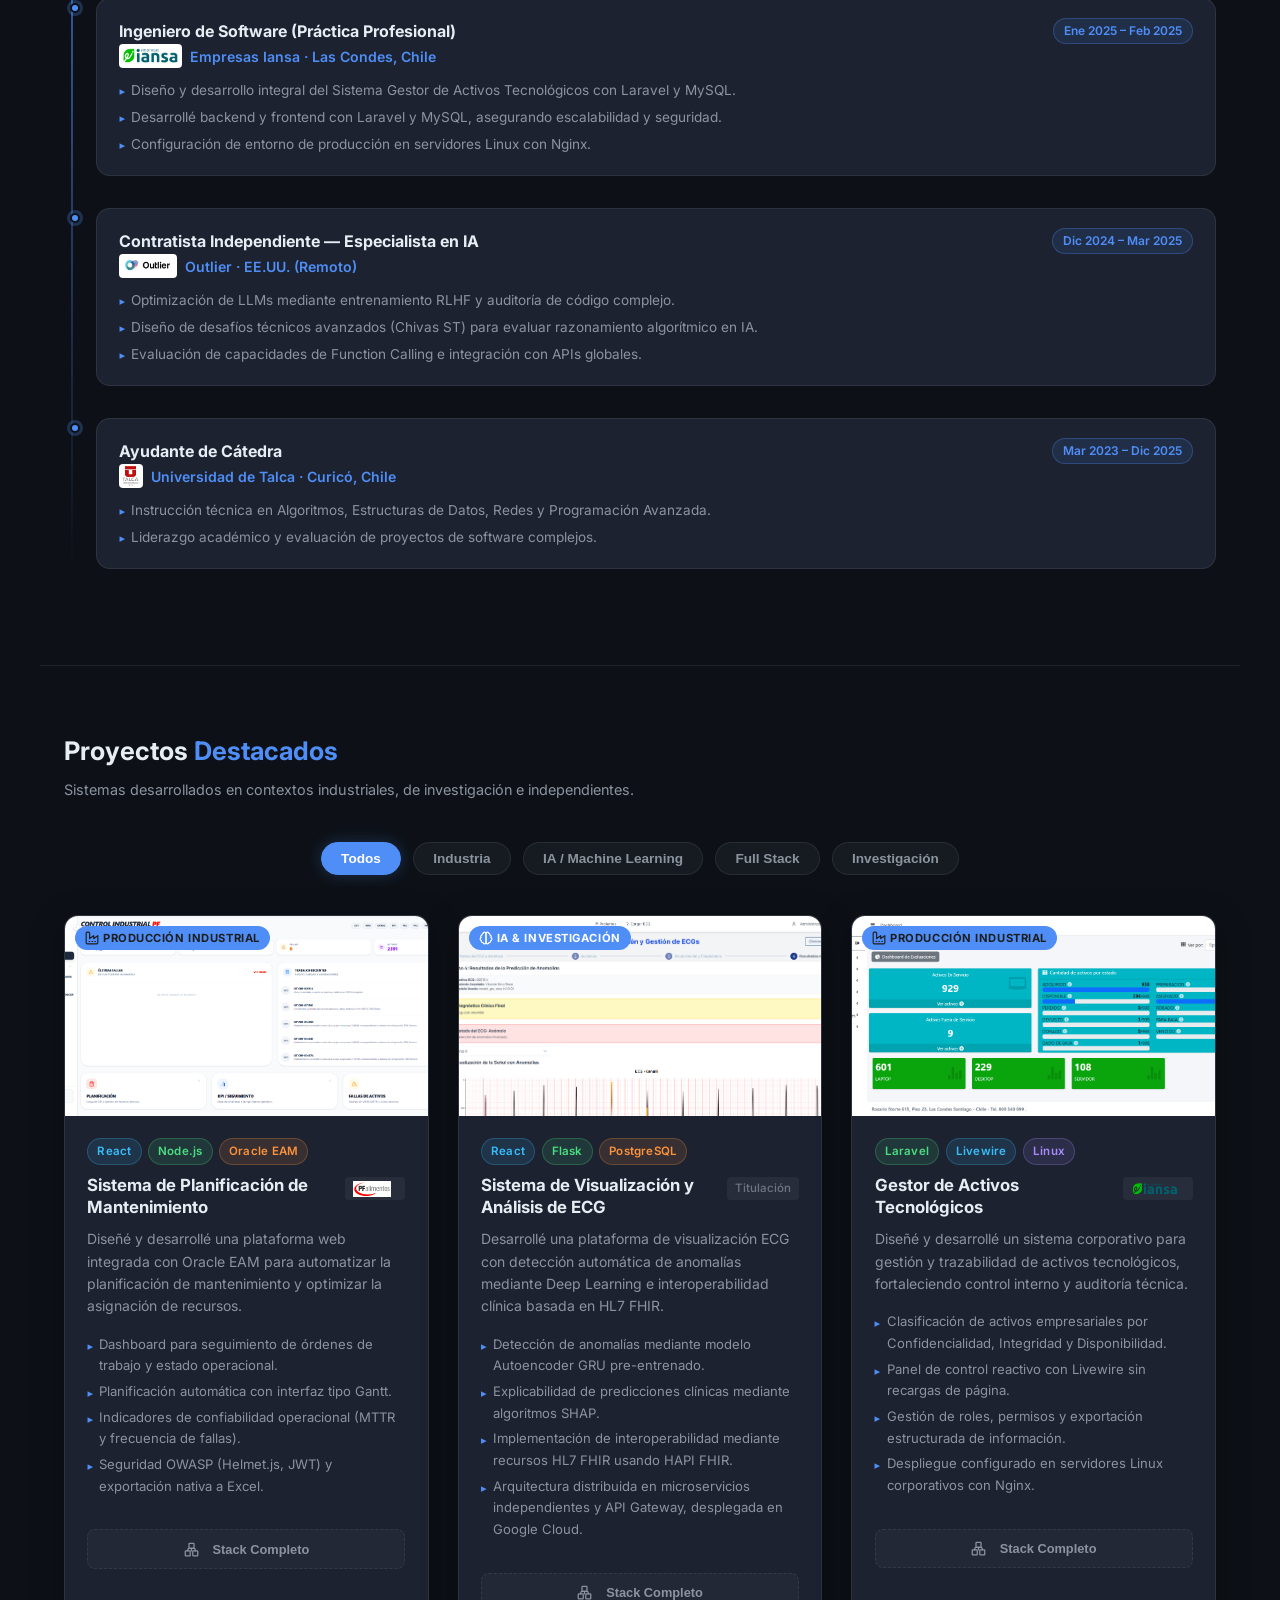
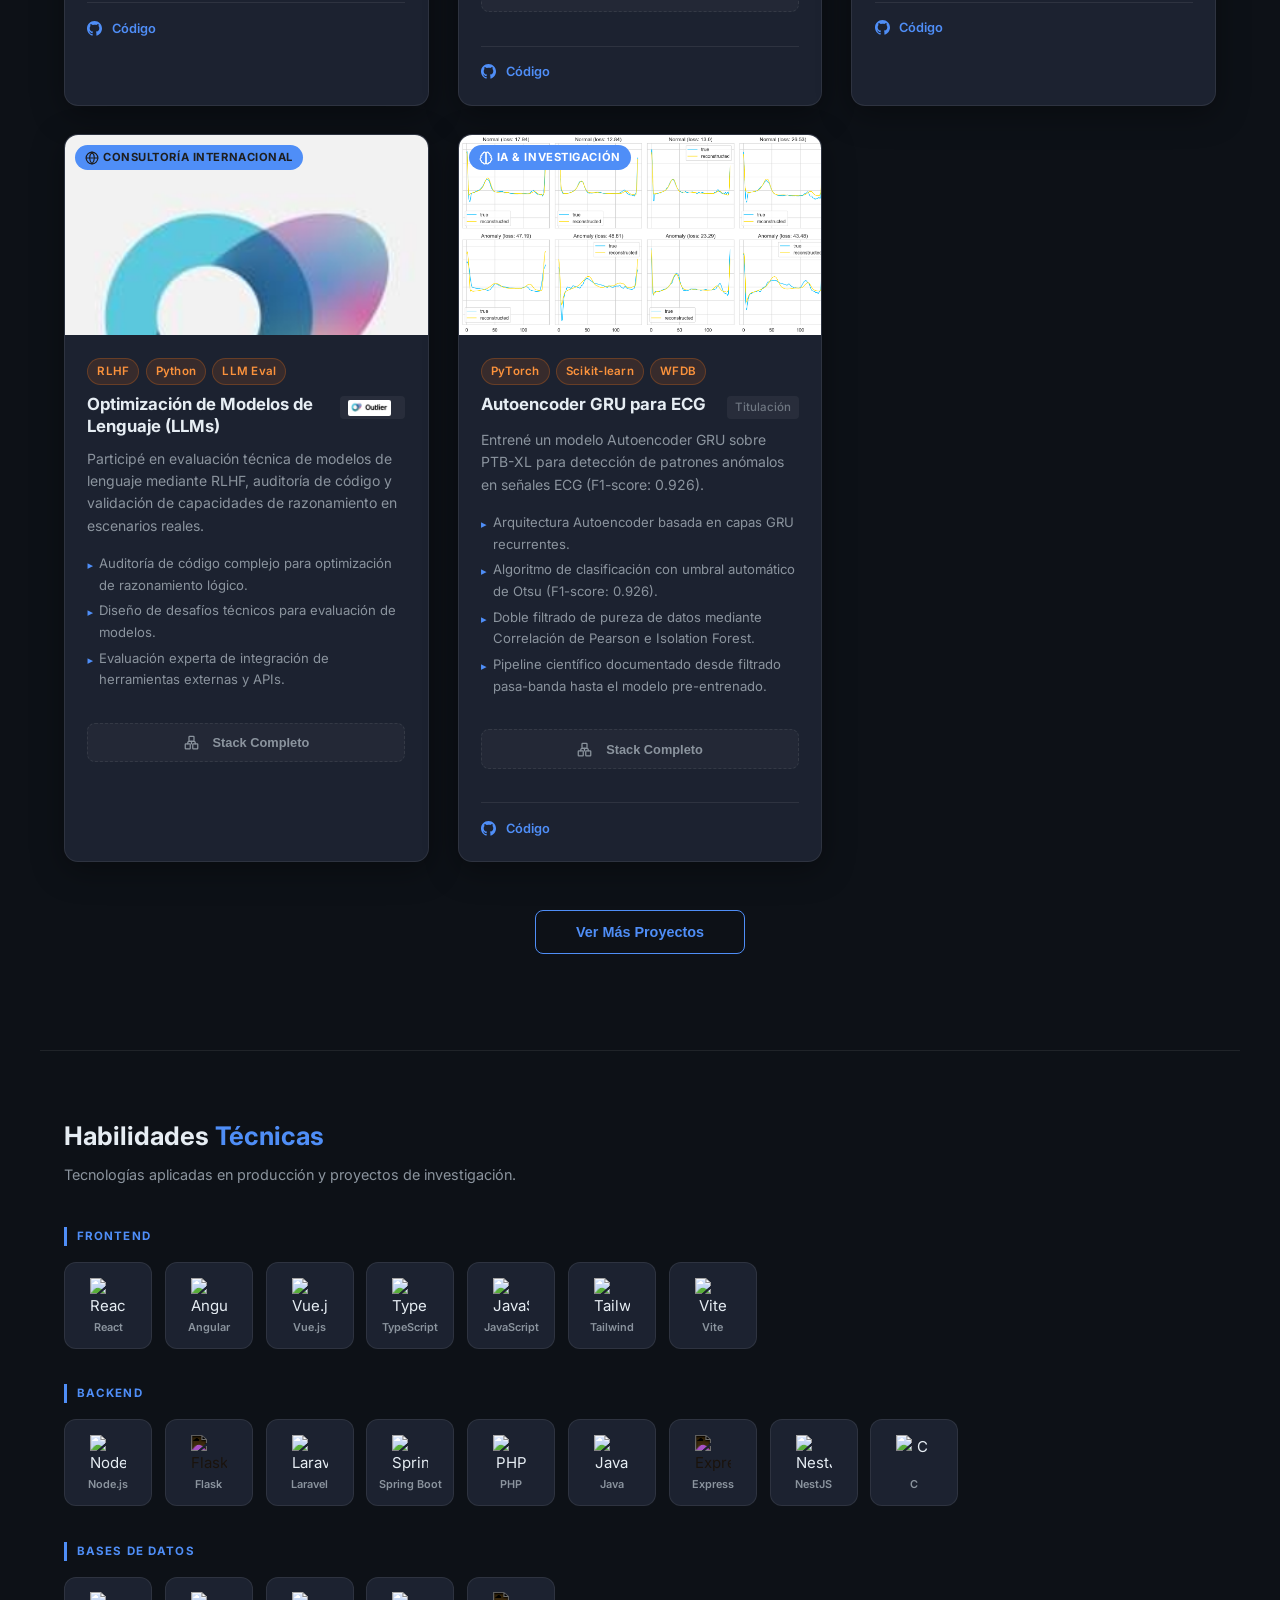
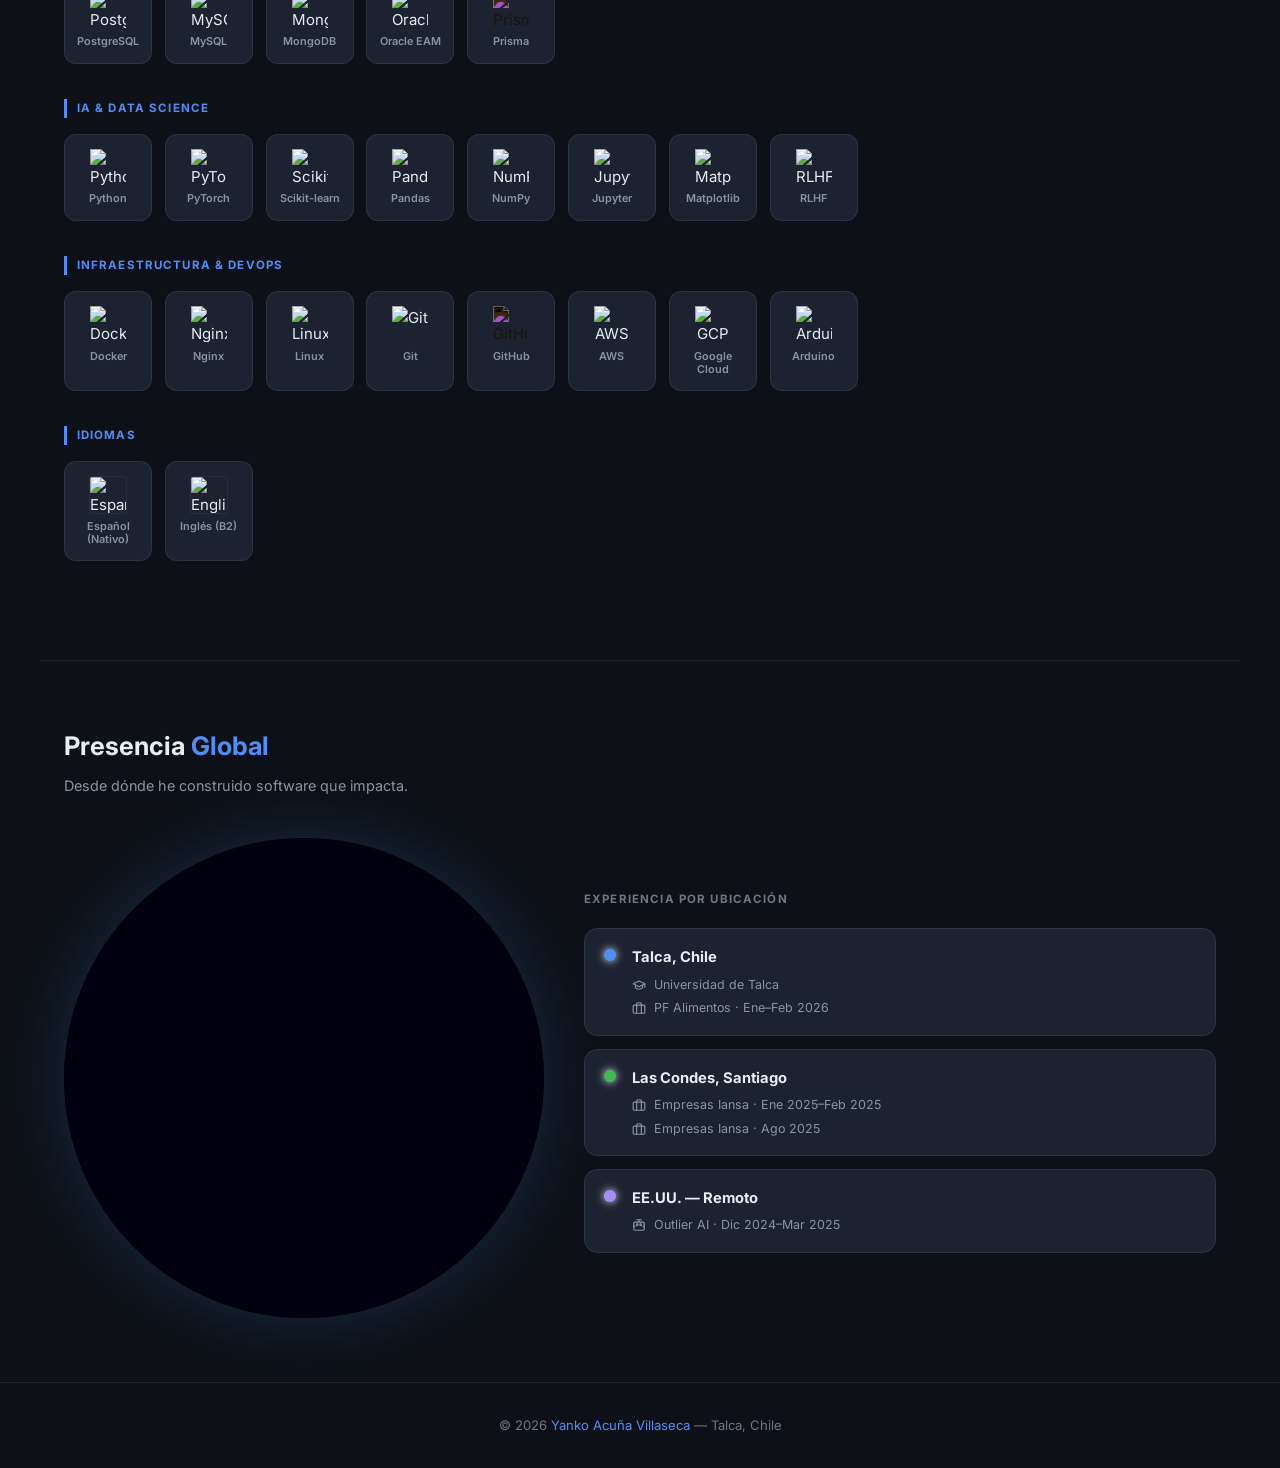
==== commit 2b22b144: "Ajustes en proyectos, experiencia, educacion y lenguaje" ====
--- a/index.html
+++ b/index.html
@@ -11,6 +11,9 @@
     <meta property="og:description"
         content="Egresado de Ingeniería Civil en Computación especializado en Full Stack y Data Science.">
     <meta property="og:image" content="https://yankoacuna.cl/imagenes/preview.png">
+    <meta name="description"
+        content="Software Engineer specialized in Full Stack systems, industrial digitalization and AI applications.">
+    <meta name="keywords" content="Software Engineer, Full Stack, React, Node, AI, Chile">
 
     <meta name="twitter:card" content="summary_large_image">
     <meta name="twitter:title" content="Yanko Acuña | Ingeniero Civil en Computación">
@@ -20,7 +23,12 @@
         rel="stylesheet">
     <link rel="icon" type="image/svg+xml"
         href="data:image/svg+xml,<svg xmlns='http://www.w3.org/2000/svg' viewBox='0 0 100 100'><text y='.9em' font-size='80' fill='%234f8ef7' font-family='Inter, sans-serif' font-weight='bold'>YA</text></svg>">
-    <link rel="stylesheet" href="css/style.css">
+    <link rel="stylesheet" href="css/variables.css">
+    <link rel="stylesheet" href="css/base.css">
+    <link rel="stylesheet" href="css/layout.css">
+    <link rel="stylesheet" href="css/projects.css">
+    <link rel="stylesheet" href="css/skills.css">
+    <link rel="stylesheet" href="css/timeline.css">
 </head>
 
 <body>
@@ -29,6 +37,7 @@
     <nav class="top-nav">
         <a class="nav-brand" href="#">Yanko <span>Acuña</span></a>
         <ul class="nav-links">
+            <li><a href="#educacion" data-i18n="nav_edu">Educación</a></li>
             <li><a href="#experiencia" data-i18n="nav_exp">Experiencia</a></li>
             <li><a href="#proyectos" data-i18n="nav_proj">Proyectos</a></li>
             <li><a href="#habilidades" data-i18n="nav_skills">Habilidades</a></li>
@@ -60,13 +69,25 @@
                 </svg>
                 GitHub
             </a>
-            <a href="mailto:contacto@yankoacuna.cl">
+            <a href="mailto:contacto@yankoacuna.cl" style="padding-right: 0.5rem;" title="Enviar un correo">
                 <svg width="18" height="18" viewBox="0 0 24 24" fill="none" stroke="currentColor" stroke-width="2"
                     stroke-linecap="round" stroke-linejoin="round" style="flex-shrink:0">
                     <rect x="2" y="4" width="20" height="16" rx="2" />
                     <polyline points="2,4 12,13 22,4" />
                 </svg>
                 contacto@yankoacuna.cl
+                <span
+                    onclick="event.preventDefault(); const btn = this; navigator.clipboard.writeText('contacto@yankoacuna.cl').then(()=>{ btn.style.color='var(--green)'; setTimeout(()=>btn.style.color='', 2000); })"
+                    title="Copiar al portapapeles"
+                    style="margin-left: 0.2rem; padding: 0.35rem; border-radius: 4px; display: flex; align-items: center; cursor: pointer; transition: all 0.2s; background: rgba(255,255,255,0.06);"
+                    onmouseover="this.style.color='var(--accent)'; this.style.background='rgba(79, 142, 247, 0.15)';"
+                    onmouseout="this.style.color=''; this.style.background='rgba(255,255,255,0.06)';">
+                    <svg width="14" height="14" viewBox="0 0 24 24" fill="none" stroke="currentColor" stroke-width="2"
+                        stroke-linecap="round" stroke-linejoin="round">
+                        <rect x="9" y="9" width="13" height="13" rx="2" ry="2"></rect>
+                        <path d="M5 15H4a2 2 0 0 1-2-2V4a2 2 0 0 1 2-2h9a2 2 0 0 1 2 2v1"></path>
+                    </svg>
+                </span>
             </a>
         </div>
         <div class="cv-links">
@@ -90,6 +111,9 @@
             </a>
         </div>
     </header>
+
+    <!-- ═══ EDUCATION ═════════════════════════════════════════════════ -->
+    <div id="educacion-placeholder"></div>
 
     <!-- ═══ EXPERIENCE ════════════════════════════════════════════════ -->
     <div id="experiencia-placeholder"></div>
--- a/css/variables.css
+++ b/css/variables.css
@@ -0,0 +1,40 @@
+:root {
+    --bg-primary: #0d1117;
+    --bg-secondary: #161b22;
+    --bg-card: #1c2230;
+    --bg-card-hover: #212a3e;
+    --accent: #4f8ef7;
+    --accent-glow: rgba(79, 142, 247, 0.25);
+    --accent-2: #a78bfa;
+    --green: #3fb950;
+    --orange: #f0883e;
+    --red: #f85149;
+    --cyan: #39d353;
+    --text-primary: #e6edf3;
+    --text-secondary: #8b949e;
+    --text-muted: #6e7681;
+    --border: rgba(255, 255, 255, 0.08);
+    --border-hover: rgba(79, 142, 247, 0.6);
+    --radius: 14px;
+    --shadow: 0 8px 32px rgba(0, 0, 0, 0.35);
+}
+
+*,
+*::before,
+*::after {
+    box-sizing: border-box;
+    margin: 0;
+    padding: 0;
+}
+
+html {
+    scroll-behavior: smooth;
+}
+
+body {
+    font-family: 'Inter', system-ui, sans-serif;
+    background: var(--bg-primary);
+    color: var(--text-primary);
+    line-height: 1.65;
+    font-size: 15px;
+}
--- a/css/base.css
+++ b/css/base.css
@@ -0,0 +1,79 @@
+/* ─── LAYOUT ────────────────────────────────────────────── */
+.container {
+    max-width: 1200px;
+    margin: 0 auto;
+    padding: 0 1.5rem;
+}
+
+section {
+    padding: 4rem 1.5rem;
+    max-width: 1200px;
+    margin: 0 auto;
+}
+
+.section-title {
+    font-size: 1.6rem;
+    font-weight: 700;
+    margin-bottom: 0.4rem;
+    color: var(--text-primary);
+}
+
+.section-title span {
+    color: var(--accent);
+}
+
+.section-subtitle {
+    color: var(--text-secondary);
+    font-size: 0.9rem;
+    margin-bottom: 2.5rem;
+}
+
+/* ─── RESPONSIVE ────────────────────────────────────────── */
+@media (max-width: 640px) {
+    .project-grid {
+        grid-template-columns: 1fr;
+    }
+
+    .hero {
+        padding: 3.5rem 1.2rem 3rem;
+    }
+
+    section {
+        padding: 2.5rem 1rem;
+    }
+
+    .lang-btn {
+        margin-left: auto;
+    }
+}
+
+/* ─── OPTIMIZACIÓN DE IMPRESIÓN (MODO CV) ─── */
+@media print {
+
+    .top-nav,
+    .project-filters,
+    .btn-load-more,
+    .btn-detalles,
+    .card-footer,
+    .terminal-floating-btn,
+    #globo-placeholder {
+        display: none !important;
+    }
+
+    body {
+        background: #ffffff;
+        color: #000000;
+    }
+
+    .project-card {
+        break-inside: avoid;
+        border: 1px solid #ddd !important;
+        box-shadow: none !important;
+        margin-bottom: 1cm;
+    }
+
+    .hidden-projects {
+        display: block !important;
+        opacity: 1 !important;
+    }
+}
--- a/css/layout.css
+++ b/css/layout.css
@@ -0,0 +1,468 @@
+/* ─── HERO ─────────────────────────────────────────────── */
+.hero {
+    background: linear-gradient(135deg, #0d1117 0%, #131929 60%, #0e1621 100%);
+    border-bottom: 1px solid var(--border);
+    padding: 5rem 2rem 4rem;
+    text-align: center;
+    position: relative;
+    overflow: hidden;
+}
+
+.hero::before {
+    content: '';
+    position: absolute;
+    width: 700px;
+    height: 700px;
+    background: radial-gradient(circle, rgba(79, 142, 247, 0.12) 0%, transparent 65%);
+    top: -200px;
+    left: 50%;
+    transform: translateX(-50%);
+    border-radius: 50%;
+    pointer-events: none;
+}
+
+.hero h1 {
+    font-size: clamp(2rem, 5vw, 3.2rem);
+    font-weight: 800;
+    letter-spacing: -1px;
+    background: linear-gradient(135deg, #e6edf3 30%, var(--accent));
+    -webkit-background-clip: text;
+    -webkit-text-fill-color: transparent;
+    background-clip: text;
+    margin-bottom: 0.5rem;
+}
+
+.hero .subtitle {
+    color: var(--accent);
+    font-size: 1rem;
+    font-weight: 500;
+    letter-spacing: 0.05em;
+    text-transform: uppercase;
+    margin-bottom: 1rem;
+}
+
+.hero p {
+    color: var(--text-secondary);
+    max-width: 600px;
+    margin: 0 auto 2rem;
+    font-size: 1rem;
+}
+
+.social-links {
+    display: flex;
+    justify-content: center;
+    gap: 1rem;
+    flex-wrap: wrap;
+}
+
+.social-links a {
+    display: inline-flex;
+    align-items: center;
+    gap: 0.4rem;
+    padding: 0.5rem 1.2rem;
+    border-radius: 8px;
+    border: 1px solid var(--border);
+    background: var(--bg-secondary);
+    color: var(--text-primary);
+    text-decoration: none;
+    font-size: 0.875rem;
+    font-weight: 500;
+    transition: all 0.2s;
+}
+
+.social-links a:hover {
+    border-color: var(--accent);
+    color: var(--accent);
+    background: var(--accent-glow);
+}
+
+/* ─── CARD FOOTER ───────────────────────────────────────── */
+.card-footer {
+    margin-top: 1.1rem;
+    padding-top: 0.9rem;
+    border-top: 1px solid var(--border);
+    display: flex;
+    gap: 0.7rem;
+    flex-wrap: wrap;
+}
+
+.card-footer a {
+    font-size: 0.8rem;
+    font-weight: 600;
+    color: var(--accent);
+    text-decoration: none;
+    display: flex;
+    align-items: center;
+    gap: 0.3rem;
+    transition: color 0.2s;
+}
+
+.card-footer a:hover {
+    color: #7eb8ff;
+}
+
+/* ─── FOOTER ────────────────────────────────────────────── */
+footer {
+    border-top: 1px solid var(--border);
+    padding: 2rem 1.5rem;
+    text-align: center;
+    color: var(--text-muted);
+    font-size: 0.82rem;
+}
+
+footer a {
+    color: var(--accent);
+    text-decoration: none;
+}
+
+/* ─── NAV BAR ───────────────────────────────────────── */
+.top-nav {
+    position: sticky;
+    top: 0;
+    z-index: 998;
+    background: rgba(13, 17, 23, 0.85);
+    backdrop-filter: blur(14px);
+    border-bottom: 1px solid var(--border);
+    display: flex;
+    align-items: center;
+    justify-content: space-between;
+    padding: 0.65rem 1.8rem;
+}
+
+.top-nav .nav-brand {
+    font-size: 0.88rem;
+    font-weight: 700;
+    color: var(--text-primary);
+    text-decoration: none;
+    letter-spacing: -0.02em;
+}
+
+.top-nav .nav-brand span {
+    color: var(--accent);
+}
+
+.nav-links {
+    display: flex;
+    gap: 0.2rem;
+    list-style: none;
+}
+
+.nav-links a {
+    font-size: 0.82rem;
+    font-weight: 500;
+    color: var(--text-secondary);
+    text-decoration: none;
+    padding: 0.35rem 0.9rem;
+    border-radius: 6px;
+    transition: all 0.18s;
+}
+
+.nav-links a:hover {
+    color: var(--text-primary);
+    background: rgba(255, 255, 255, 0.06);
+}
+
+@media (max-width: 640px) {
+    .nav-links {
+        display: none;
+    }
+
+    .top-nav {
+        padding: 0.6rem 1rem;
+    }
+}
+
+/* ─── CV BUTTONS ────────────────────────────────────────── */
+.cv-links {
+    display: flex;
+    justify-content: center;
+    gap: 0.8rem;
+    flex-wrap: wrap;
+    margin-top: 1.2rem;
+}
+
+.cv-btn {
+    display: inline-flex;
+    align-items: center;
+    gap: 0.4rem;
+    padding: 0.55rem 1.3rem;
+    border-radius: 8px;
+    border: 1px solid var(--accent);
+    background: rgba(79, 142, 247, 0.1);
+    color: var(--accent);
+    text-decoration: none;
+    font-size: 0.85rem;
+    font-weight: 700;
+    transition: all 0.2s;
+}
+
+.cv-btn:hover {
+    background: var(--accent);
+    color: #fff;
+}
+
+/* ─── TERMINAL ───────────────────────────────────────── */
+.terminal-floating-btn {
+    position: fixed;
+    bottom: 2rem;
+    right: 2rem;
+    width: 50px;
+    height: 50px;
+    border-radius: 50%;
+    background: var(--accent);
+    color: #fff;
+    border: none;
+    box-shadow: 0 4px 20px rgba(79, 142, 247, 0.4);
+    cursor: pointer;
+    z-index: 998;
+    display: flex;
+    align-items: center;
+    justify-content: center;
+    transition: transform 0.2s, background 0.2s;
+}
+
+.terminal-floating-btn:hover {
+    transform: scale(1.1);
+    background: #3a75d1;
+}
+
+.terminal-overlay {
+    position: fixed;
+    top: 0;
+    left: 0;
+    width: 100vw;
+    height: 100vh;
+    background: rgba(0, 0, 0, 0.6);
+    backdrop-filter: blur(4px);
+    z-index: 1000;
+    display: flex;
+    align-items: center;
+    justify-content: center;
+    font-family: 'Courier New', Courier, monospace;
+}
+
+.terminal-window {
+    width: 90%;
+    max-width: 800px;
+    height: 500px;
+    background: #1e1e1e;
+    border-radius: 8px;
+    box-shadow: 0 20px 60px rgba(0, 0, 0, 0.5);
+    display: flex;
+    flex-direction: column;
+    overflow: hidden;
+    border: 1px solid #333;
+}
+
+.terminal-header {
+    background: #2d2d2d;
+    height: 36px;
+    display: flex;
+    align-items: center;
+    padding: 0 1rem;
+    position: relative;
+    cursor: move;
+    border-bottom: 1px solid #111;
+}
+
+.terminal-buttons {
+    display: flex;
+    gap: 8px;
+    position: absolute;
+    left: 1rem;
+}
+
+.terminal-buttons span {
+    width: 12px;
+    height: 12px;
+    border-radius: 50%;
+    cursor: pointer;
+}
+
+.btn-close {
+    background: #ff5f56;
+}
+
+.btn-close:hover {
+    filter: brightness(1.2);
+}
+
+.btn-min {
+    background: #ffbd2e;
+}
+
+.btn-max {
+    background: #27c93f;
+}
+
+.terminal-title {
+    width: 100%;
+    text-align: center;
+    color: #ccc;
+    font-size: 0.85rem;
+    font-family: -apple-system, BlinkMacSystemFont, "Segoe UI", Roboto, sans-serif;
+    pointer-events: none;
+}
+
+.terminal-body {
+    flex: 1;
+    padding: 1rem;
+    overflow-y: auto;
+    color: #d4d4d4;
+    font-size: 0.95rem;
+    line-height: 1.4;
+    display: flex;
+    flex-direction: column;
+}
+
+.terminal-output {
+    margin-bottom: 0.5rem;
+}
+
+.terminal-line {
+    margin-bottom: 0.2rem;
+}
+
+.cmd-focus {
+    color: var(--accent);
+    font-weight: bold;
+}
+
+.prompt {
+    color: var(--green);
+    margin-right: 0.5rem;
+}
+
+.terminal-input-line {
+    display: flex;
+    align-items: center;
+}
+
+#terminal-input {
+    background: transparent;
+    border: none;
+    color: #d4d4d4;
+    font-family: inherit;
+    font-size: inherit;
+    flex: 1;
+    outline: none;
+    padding: 0;
+    margin: 0;
+}
+
+/* ─── GLOBE SECTION ────────────────────────────── */
+.globe-layout {
+    display: flex;
+    align-items: center;
+    gap: 2.5rem;
+    flex-wrap: wrap;
+    justify-content: center;
+}
+
+#globe-container {
+    flex-shrink: 0;
+    width: 480px;
+    height: 480px;
+    max-width: 100%;
+    border-radius: 50%;
+    overflow: hidden;
+    cursor: grab;
+    box-shadow: 0 0 60px rgba(79, 142, 247, 0.2);
+}
+
+#globe-container:active {
+    cursor: grabbing;
+}
+
+.globe-sidebar {
+    flex: 1;
+    min-width: 240px;
+}
+
+.globe-legend-title {
+    font-size: 0.72rem;
+    font-weight: 700;
+    text-transform: uppercase;
+    letter-spacing: 0.1em;
+    color: var(--text-muted);
+    margin-bottom: 1.2rem;
+}
+
+.globe-location-card {
+    display: flex;
+    align-items: flex-start;
+    gap: 1rem;
+    padding: 1rem 1.2rem;
+    border-radius: var(--radius);
+    border: 1px solid var(--border);
+    background: var(--bg-card);
+    margin-bottom: 0.8rem;
+    cursor: pointer;
+    transition: border-color 0.2s, transform 0.2s, box-shadow 0.2s;
+}
+
+.globe-location-card:hover,
+.globe-location-card.active {
+    border-color: var(--border-hover);
+    transform: translateX(4px);
+    box-shadow: 0 4px 20px rgba(79, 142, 247, 0.12);
+}
+
+.globe-loc-dot {
+    width: 12px;
+    height: 12px;
+    border-radius: 50%;
+    margin-top: 4px;
+    flex-shrink: 0;
+    box-shadow: 0 0 8px currentColor;
+}
+
+.globe-loc-name {
+    font-size: 0.92rem;
+    font-weight: 700;
+    color: var(--text-primary);
+    margin-bottom: 0.3rem;
+}
+
+.globe-loc-roles {
+    display: flex;
+    flex-direction: column;
+    gap: 0.2rem;
+}
+
+.globe-loc-roles span {
+    font-size: 0.78rem;
+    color: var(--text-secondary);
+}
+
+@media (max-width: 640px) {
+    #globe-container {
+        width: 320px;
+        height: 320px;
+    }
+}
+
+
+
+.lang-btn {
+    background: var(--bg-card);
+    border: 1px solid var(--border);
+    color: var(--text-primary);
+    padding: 0.4rem 0.9rem;
+    border-radius: 20px;
+    font-size: 0.8rem;
+    font-weight: 700;
+    cursor: pointer;
+    transition: all 0.2s;
+    font-family: inherit;
+}
+
+.lang-btn:hover {
+    border-color: var(--accent);
+    color: var(--accent);
+}
+
+.lang-btn img {
+    vertical-align: middle;
+    margin-right: 3px;
+}
--- a/css/projects.css
+++ b/css/projects.css
@@ -0,0 +1,571 @@
+/* ─── PROJECT GRID ──────────────────────────────────────── */
+.project-grid {
+    display: grid;
+    grid-template-columns: repeat(auto-fill, minmax(350px, 1fr));
+    gap: 1.8rem;
+}
+
+.project-card {
+    background: var(--bg-card);
+    border: 1px solid var(--border);
+    border-radius: var(--radius);
+    overflow: hidden;
+    display: flex;
+    flex-direction: column;
+    transition: transform 0.25s, border-color 0.25s, box-shadow 0.25s;
+    box-shadow: var(--shadow);
+}
+
+.project-card:hover {
+    transform: translateY(-4px);
+    border-color: var(--border-hover);
+    box-shadow: 0 12px 40px rgba(79, 142, 247, 0.15);
+}
+
+/* ─── PROJECT IMAGE ─────────────────────────────────────── */
+.project-image-wrap {
+    position: relative;
+    height: 200px;
+    overflow: hidden;
+    background: var(--bg-secondary);
+}
+
+.project-image-wrap img {
+    width: 100%;
+    height: 100%;
+    object-fit: cover;
+    object-position: top;
+    transition: transform 0.4s;
+}
+
+.project-card:hover .project-image-wrap img {
+    transform: scale(1.04);
+}
+
+.project-image-wrap .badge-featured {
+    position: absolute;
+    top: 10px;
+    left: 10px;
+    background: var(--accent);
+    color: white;
+    font-size: 0.7rem;
+    font-weight: 700;
+    padding: 3px 10px;
+    border-radius: 20px;
+    letter-spacing: 0.05em;
+    text-transform: uppercase;
+}
+
+.no-image {
+    width: 100%;
+    height: 100%;
+    display: flex;
+    align-items: center;
+    justify-content: center;
+    font-size: 3rem;
+    background: linear-gradient(135deg, var(--bg-secondary), var(--bg-card));
+}
+
+/* ─── CARD BODY ─────────────────────────────────────────── */
+.card-body {
+    padding: 1.4rem;
+    display: flex;
+    flex-direction: column;
+    flex: 1;
+}
+
+.card-header {
+    display: flex;
+    align-items: flex-start;
+    justify-content: space-between;
+    margin-bottom: 0.6rem;
+    gap: 0.5rem;
+}
+
+.card-body h3 {
+    font-size: 1.05rem;
+    font-weight: 700;
+    color: var(--text-primary);
+    line-height: 1.3;
+}
+
+.card-context {
+    font-size: 0.72rem;
+    color: var(--text-muted);
+    font-weight: 500;
+    background: rgba(255, 255, 255, 0.05);
+    border-radius: 4px;
+    padding: 2px 8px;
+    white-space: nowrap;
+    margin-top: 2px;
+    flex-shrink: 0;
+}
+
+.card-body p.desc {
+    color: var(--text-secondary);
+    font-size: 0.875rem;
+    line-height: 1.6;
+    margin-bottom: 1rem;
+}
+
+/* ─── FEATURES ──────────────────────────────────────────── */
+.features {
+    margin-bottom: 1rem;
+}
+
+.features-title {
+    font-size: 0.72rem;
+    font-weight: 600;
+    text-transform: uppercase;
+    letter-spacing: 0.08em;
+    color: var(--text-muted);
+    margin-bottom: 0.5rem;
+}
+
+.features ul {
+    list-style: none;
+    display: flex;
+    flex-direction: column;
+    gap: 0.25rem;
+}
+
+.features ul li {
+    font-size: 0.82rem;
+    color: var(--text-secondary);
+    display: flex;
+    align-items: flex-start;
+    gap: 0.4rem;
+}
+
+.features ul li::before {
+    content: '▸';
+    color: var(--accent);
+    font-size: 0.7rem;
+    margin-top: 3px;
+    flex-shrink: 0;
+}
+
+/* ─── PROJECT FILTERS ───────────────────────────────────── */
+.project-filters {
+    display: flex;
+    justify-content: center;
+    flex-wrap: wrap;
+    gap: 0.8rem;
+    margin-bottom: 2.5rem;
+}
+
+.hidden-projects {
+    /* display: none; */
+}
+
+.hidden-projects.show-projects {
+    /* display: grid; */
+}
+
+.filter-btn {
+    background: var(--bg-card);
+    border: 1px solid var(--border);
+    color: var(--text-secondary);
+    padding: 0.5rem 1.2rem;
+    border-radius: 20px;
+    font-size: 0.85rem;
+    font-weight: 600;
+    cursor: pointer;
+    transition: all 0.3s ease;
+}
+
+.filter-btn:hover {
+    border-color: var(--accent);
+    color: var(--text-primary);
+}
+
+.filter-btn.active {
+    background: var(--accent);
+    border-color: var(--accent);
+    color: white;
+    box-shadow: 0 4px 12px rgba(79, 142, 247, 0.2);
+}
+
+.project-card.hide {
+    display: none !important;
+}
+
+/* ─── TECH TAGS ─────────────────────────────────────────── */
+.tech-section {
+    margin-top: auto;
+}
+
+.tech-group {
+    margin-bottom: 0.5rem;
+}
+
+.tech-group-label {
+    font-size: 0.68rem;
+    font-weight: 600;
+    text-transform: uppercase;
+    letter-spacing: 0.08em;
+    color: var(--text-muted);
+    margin-bottom: 0.3rem;
+}
+
+.tech-tags {
+    display: flex;
+    flex-wrap: wrap;
+    gap: 0.4rem;
+    margin-bottom: 0.3rem;
+}
+
+.tag {
+    font-size: 0.72rem;
+    font-weight: 600;
+    padding: 3px 9px;
+    border-radius: 20px;
+    letter-spacing: 0.02em;
+    text-transform: none;
+}
+
+.tag-frontend {
+    background: rgba(56, 189, 248, 0.12);
+    color: #38bdf8;
+    border: 1px solid rgba(56, 189, 248, 0.25);
+}
+
+.tag-backend {
+    background: rgba(74, 222, 128, 0.12);
+    color: #4ade80;
+    border: 1px solid rgba(74, 222, 128, 0.25);
+}
+
+.tag-db {
+    background: rgba(251, 146, 60, 0.12);
+    color: #fb923c;
+    border: 1px solid rgba(251, 146, 60, 0.25);
+}
+
+.tag-infra {
+    background: rgba(167, 139, 250, 0.12);
+    color: #a78bfa;
+    border: 1px solid rgba(167, 139, 250, 0.25);
+}
+
+.tag-ml {
+    background: rgba(249, 115, 22, 0.12);
+    color: #fb923c;
+    border: 1px solid rgba(249, 115, 22, 0.25);
+}
+
+.tag-other {
+    background: rgba(255, 255, 255, 0.07);
+    color: var(--text-secondary);
+    border: 1px solid var(--border);
+}
+
+/* ─── PORTFOLIO V2 STYLES ────────────────────────────── */
+.impact-line {
+    display: flex;
+    flex-wrap: wrap;
+    gap: 0.4rem;
+    margin-bottom: 0.6rem;
+}
+
+.badge-industrial {
+    background: #eab308;
+    color: #1e1e1e !important;
+    display: flex;
+    align-items: center;
+}
+
+.badge-research {
+    background: #8b5cf6;
+    display: flex;
+    align-items: center;
+    color: white !important;
+}
+
+.badge-academic {
+    background: #3b82f6;
+    display: flex;
+    align-items: center;
+    color: white !important;
+}
+
+.btn-detalles {
+    background: rgba(255, 255, 255, 0.03);
+    border: 1px solid var(--border);
+    color: var(--text-secondary);
+    padding: 0.4rem 0.8rem;
+    border-radius: 6px;
+    font-size: 0.75rem;
+    font-weight: 600;
+    cursor: pointer;
+    display: inline-flex;
+    align-items: center;
+    margin-top: 0.8rem;
+    margin-bottom: 0.2rem;
+    transition: all 0.2s;
+}
+
+.btn-detalles:hover {
+    border-color: var(--accent);
+    color: var(--accent);
+    background: rgba(79, 142, 247, 0.05);
+}
+
+.btn-detalles svg {
+    margin-right: 6px;
+}
+
+.btn-load-more {
+    display: block;
+    margin: 2.5rem auto 0;
+    padding: 0.8rem 2.5rem;
+    background: rgba(79, 142, 247, 0.1);
+    color: var(--accent);
+    border: 1px solid var(--accent);
+    border-radius: 8px;
+    font-size: 0.95rem;
+    font-weight: 700;
+    cursor: pointer;
+    transition: all 0.3s;
+}
+
+.btn-load-more:hover {
+    background: var(--accent);
+    color: #fff;
+    transform: translateY(-2px);
+    box-shadow: 0 4px 15px rgba(79, 142, 247, 0.3);
+}
+
+.hidden-projects {
+    display: grid;
+    grid-template-columns: repeat(auto-fill, minmax(350px, 1fr));
+    gap: 1.8rem;
+    margin-top: 1.8rem;
+    max-height: 0;
+    opacity: 0;
+    overflow: hidden;
+    transition: max-height 0.6s ease-out, opacity 0.6s ease-out;
+}
+
+.hidden-projects.show {
+    max-height: 12000px;
+    opacity: 1;
+}
+
+.nav-links a.active {
+    color: var(--accent);
+    background: rgba(79, 142, 247, 0.1);
+    font-weight: 700;
+}
+
+@media print {
+    body {
+        background: white !important;
+        color: black !important;
+    }
+
+    .top-nav,
+    .hero .cv-links,
+    .social-links,
+    .terminal-floating-btn,
+    .lang-btn,
+    footer,
+    #globo-placeholder,
+    .btn-load-more {
+        display: none !important;
+    }
+
+    .hero {
+        padding: 1rem 0 !important;
+        background: none !important;
+        border: none !important;
+    }
+
+    .hero::before {
+        display: none !important;
+    }
+
+    .hero h1 {
+        -webkit-text-fill-color: black !important;
+        color: black !important;
+        font-size: 2.2rem !important;
+        margin-bottom: 0.2rem;
+    }
+
+    section {
+        padding: 0.5rem 0 !important;
+    }
+
+    .section-title {
+        color: black !important;
+        font-size: 1.3rem !important;
+        border-bottom: 1px solid #ccc;
+        margin-bottom: 1rem;
+    }
+
+    .project-grid,
+    .hidden-projects {
+        display: block !important;
+        max-height: none !important;
+        opacity: 1 !important;
+        margin-top: 0 !important;
+    }
+
+    .project-card {
+        page-break-inside: avoid;
+        margin-bottom: 1.2rem;
+        padding-bottom: 1.2rem;
+        border: none !important;
+        border-bottom: 1px dashed #ccc !important;
+        box-shadow: none !important;
+        background: none !important;
+        display: flex;
+        flex-direction: row;
+        gap: 1rem;
+    }
+
+    .project-image-wrap {
+        width: 140px;
+        height: 100px;
+        border-radius: 4px;
+    }
+
+    .card-body {
+        padding: 0 !important;
+        width: calc(100% - 150px);
+        flex: none;
+    }
+
+    .tech-section,
+    .btn-detalles,
+    .card-footer {
+        display: none !important;
+    }
+}
+
+/* ─── FILTROS DE PROYECTOS ─── */
+.project-filters {
+    display: flex;
+    justify-content: center;
+    gap: 0.75rem;
+    margin-bottom: 2.5rem;
+    flex-wrap: wrap;
+}
+
+.filter-btn {
+    padding: 0.5rem 1.2rem;
+    border-radius: 20px;
+    border: 1px solid var(--border);
+    background: var(--bg-secondary);
+    color: var(--text-secondary);
+    font-size: 0.85rem;
+    font-weight: 600;
+    cursor: pointer;
+    transition: all 0.25s cubic-bezier(0.4, 0, 0.2, 1);
+}
+
+.filter-btn:hover {
+    border-color: var(--accent);
+    color: var(--text-primary);
+    background: var(--accent-glow);
+}
+
+.filter-btn.active {
+    background: var(--accent);
+    color: #ffffff;
+    border-color: var(--accent);
+    box-shadow: 0 0 15px var(--accent-glow);
+}
+
+/* ─── SISTEMA DE CARGA PROGRESIVA ─── */
+.hidden-projects {
+    display: none;
+    /* Se controla vía JS con la clase .show */
+    opacity: 0;
+    transform: translateY(20px);
+    transition: all 0.5s ease;
+}
+
+.hidden-projects.show {
+    display: grid;
+    /* Cambia a grid para mantener consistencia con proyectos principales */
+    opacity: 1;
+    transform: translateY(0);
+    margin-top: 1.8rem;
+    /* Espacio igual al gap del grid */
+}
+
+.btn-load-more {
+    margin: 2rem auto;
+    display: block;
+    padding: 0.8rem 2.5rem;
+    border-radius: 8px;
+    background: transparent;
+    border: 1px solid var(--accent);
+    color: var(--accent);
+    font-weight: 700;
+    font-size: 0.9rem;
+    cursor: pointer;
+    transition: all 0.3s ease;
+}
+
+.btn-load-more:hover {
+    background: var(--accent);
+    color: #ffffff;
+    box-shadow: 0 5px 15px var(--accent-glow);
+}
+
+/* ─── BOTÓN DETALLES TÉCNICOS ─── */
+.btn-detalles {
+    display: flex;
+    align-items: center;
+    justify-content: center;
+    gap: 8px;
+    width: 100%;
+    padding: 0.7rem;
+    margin: 1rem 0;
+    background: rgba(255, 255, 255, 0.03);
+    border: 1px dashed var(--border);
+    border-radius: 8px;
+    color: var(--text-secondary);
+    font-size: 0.8rem;
+    font-weight: 600;
+    cursor: pointer;
+    transition: all 0.2s ease;
+}
+
+.btn-detalles:hover {
+    background: rgba(79, 142, 247, 0.05);
+    border-color: var(--accent);
+    color: var(--accent);
+}
+
+.btn-detalles.active {
+    background: var(--bg-secondary);
+    border-style: solid;
+    color: var(--accent);
+}
+
+/* ─── ANIMACIÓN DE IMPACTO (HIGHLIGHT) ─── */
+/* Esta clase se añade vía JS en scrollToProject */
+.project-highlight {
+    animation: pulse-highlight 2s ease-out;
+}
+
+@keyframes pulse-highlight {
+    0% {
+        transform: scale(1);
+        box-shadow: 0 0 0 0 rgba(79, 142, 247, 0.7);
+    }
+
+    30% {
+        transform: scale(1.03);
+        box-shadow: 0 0 30px rgba(79, 142, 247, 0.4);
+        border-color: var(--accent);
+    }
+
+    100% {
+        transform: scale(1);
+        box-shadow: 0 0 0 0 rgba(79, 142, 247, 0);
+    }
+}
--- a/css/skills.css
+++ b/css/skills.css
@@ -0,0 +1,93 @@
+/* ─── SKILLS ────────────────────────────────────────────── */
+.skills-grid {
+    display: grid;
+    grid-template-columns: repeat(auto-fit, minmax(220px, 1fr));
+    gap: 1.2rem;
+}
+
+.skill-block {
+    background: var(--bg-card);
+    border: 1px solid var(--border);
+    border-radius: var(--radius);
+    padding: 1.2rem 1.4rem;
+}
+
+.skill-block h4 {
+    font-size: 0.85rem;
+    font-weight: 700;
+    margin-bottom: 0.7rem;
+    color: var(--accent);
+    text-transform: uppercase;
+    letter-spacing: 0.06em;
+}
+
+.skill-block .tags {
+    display: flex;
+    flex-wrap: wrap;
+    gap: 0.4rem;
+}
+
+.skill-tag {
+    font-size: 0.75rem;
+    padding: 3px 10px;
+    border-radius: 20px;
+    background: rgba(255, 255, 255, 0.06);
+    border: 1px solid var(--border);
+    color: var(--text-secondary);
+}
+
+/* ─── TECH ICON GRID ────────────────────────────────── */
+.tech-category {
+    margin-bottom: 2.2rem;
+}
+
+.tech-category-label {
+    font-size: 0.72rem;
+    font-weight: 700;
+    text-transform: uppercase;
+    letter-spacing: 0.1em;
+    color: var(--accent);
+    margin-bottom: 1rem;
+    border-left: 3px solid var(--accent);
+    padding-left: 0.6rem;
+}
+
+.tech-icon-grid {
+    display: flex;
+    flex-wrap: wrap;
+    gap: 0.8rem;
+}
+
+.tech-icon-card {
+    display: flex;
+    flex-direction: column;
+    align-items: center;
+    gap: 0.45rem;
+    padding: 0.9rem 0.7rem;
+    width: 88px;
+    background: var(--bg-card);
+    border: 1px solid var(--border);
+    border-radius: 12px;
+    cursor: default;
+    transition: transform 0.2s, border-color 0.2s, box-shadow 0.2s;
+    text-align: center;
+}
+
+.tech-icon-card:hover {
+    transform: translateY(-4px);
+    border-color: var(--border-hover);
+    box-shadow: 0 8px 24px rgba(79, 142, 247, 0.15);
+}
+
+.tech-icon-card img {
+    width: 36px;
+    height: 36px;
+    object-fit: contain;
+}
+
+.tech-icon-card span {
+    font-size: 0.68rem;
+    font-weight: 600;
+    color: var(--text-secondary);
+    line-height: 1.2;
+}
--- a/css/timeline.css
+++ b/css/timeline.css
@@ -0,0 +1,102 @@
+/* ─── EXPERIENCE TIMELINE ───────────────────────────────── */
+.timeline {
+    position: relative;
+    padding-left: 2rem;
+}
+
+.timeline::before {
+    content: '';
+    position: absolute;
+    left: 0.45rem;
+    top: 0;
+    bottom: 0;
+    width: 2px;
+    background: linear-gradient(to bottom, var(--accent), transparent);
+}
+
+.tl-item {
+    position: relative;
+    margin-bottom: 2rem;
+}
+
+.tl-item::before {
+    content: '';
+    position: absolute;
+    left: -1.63rem;
+    top: 0.35rem;
+    width: 10px;
+    height: 10px;
+    border-radius: 50%;
+    background: var(--accent);
+    border: 2px solid var(--bg-primary);
+    box-shadow: 0 0 0 3px var(--accent-glow);
+}
+
+.tl-header {
+    display: flex;
+    align-items: flex-start;
+    justify-content: space-between;
+    gap: 0.8rem;
+    flex-wrap: wrap;
+    margin-bottom: 0.35rem;
+}
+
+.tl-title {
+    font-size: 1rem;
+    font-weight: 700;
+    color: var(--text-primary);
+}
+
+.tl-company {
+    font-size: 0.88rem;
+    color: var(--accent);
+    font-weight: 600;
+    margin-bottom: 0.15rem;
+}
+
+.tl-date {
+    font-size: 0.75rem;
+    font-weight: 600;
+    background: rgba(79, 142, 247, 0.12);
+    border: 1px solid rgba(79, 142, 247, 0.3);
+    color: var(--accent);
+    padding: 2px 10px;
+    border-radius: 20px;
+    white-space: nowrap;
+}
+
+.tl-item ul {
+    list-style: none;
+    margin-top: 0.5rem;
+    display: flex;
+    flex-direction: column;
+    gap: 0.3rem;
+}
+
+.tl-item ul li {
+    font-size: 0.85rem;
+    color: var(--text-secondary);
+    display: flex;
+    align-items: flex-start;
+    gap: 0.4rem;
+}
+
+.tl-item ul li::before {
+    content: '▸';
+    color: var(--accent);
+    font-size: 0.7rem;
+    margin-top: 3px;
+    flex-shrink: 0;
+}
+
+.tl-card {
+    background: var(--bg-card);
+    border: 1px solid var(--border);
+    border-radius: var(--radius);
+    padding: 1.2rem 1.4rem;
+    transition: border-color 0.2s;
+}
+
+.tl-card:hover {
+    border-color: var(--border-hover);
+}
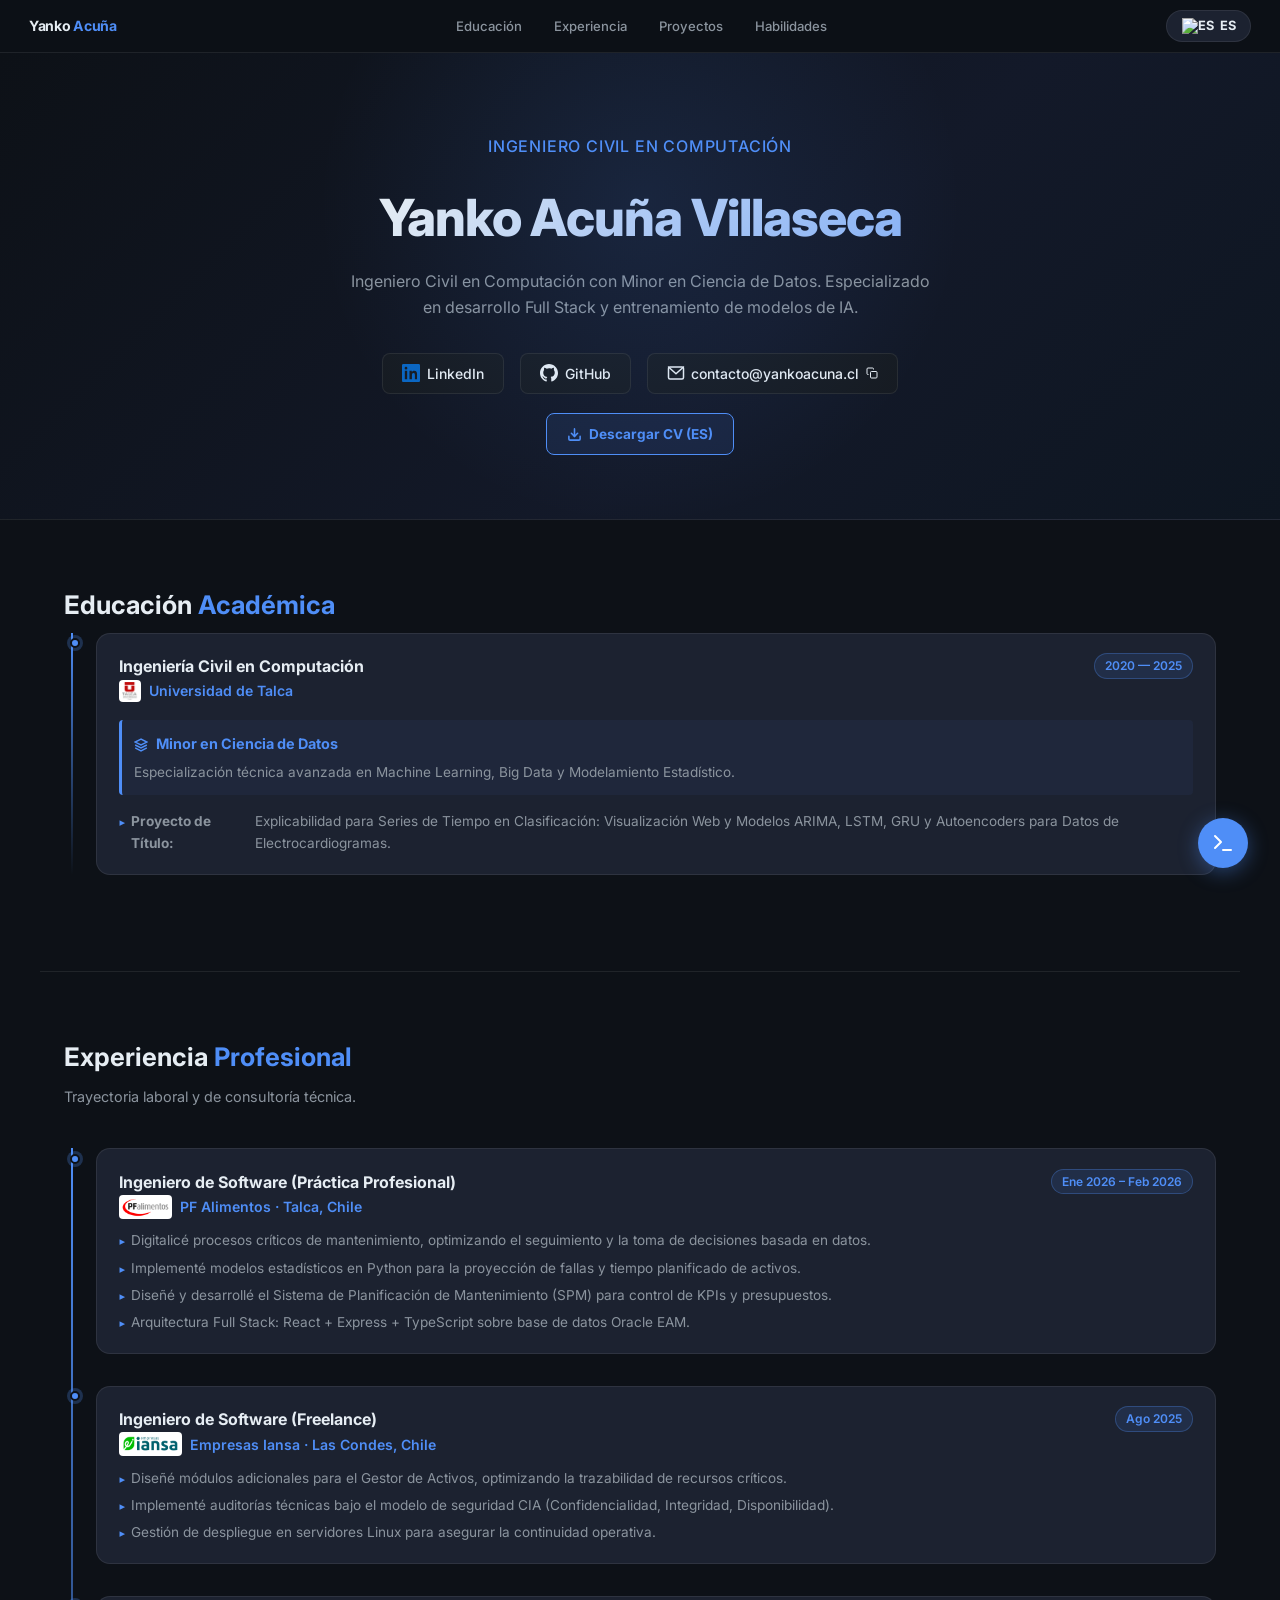
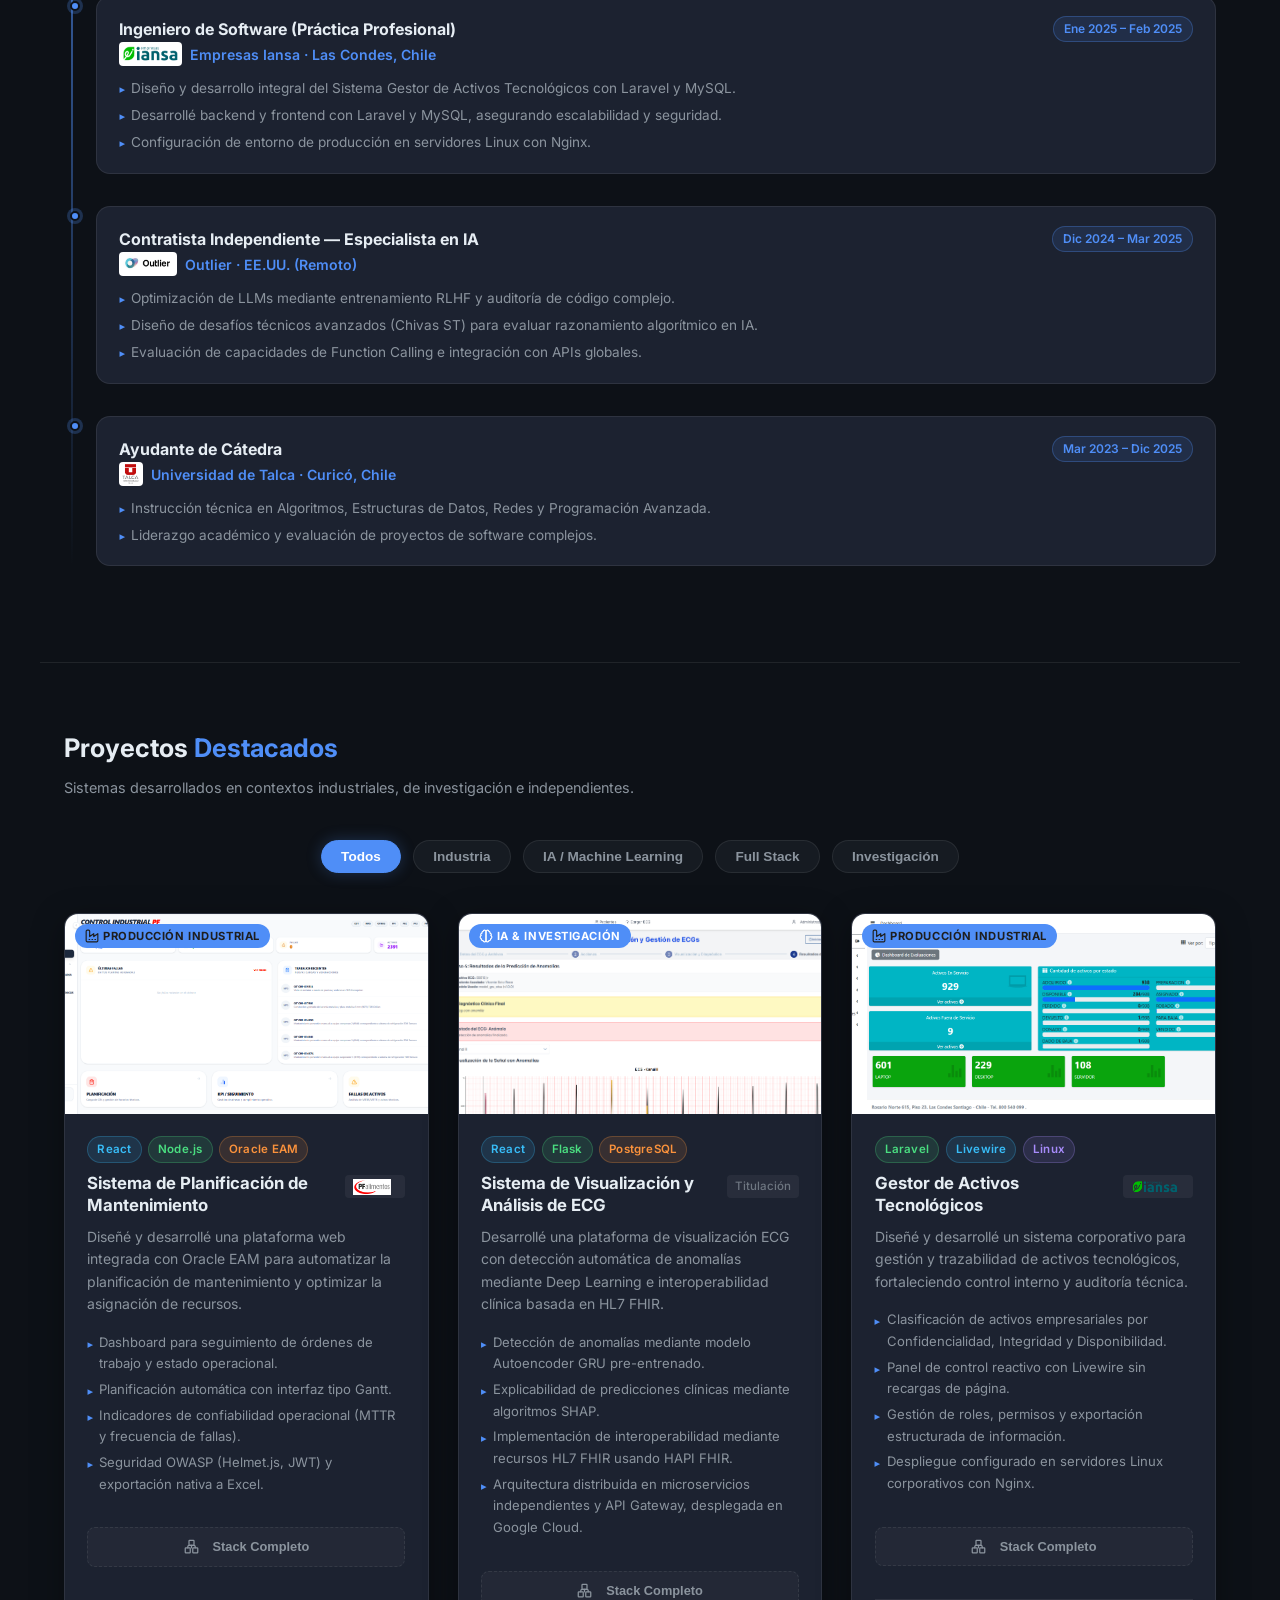
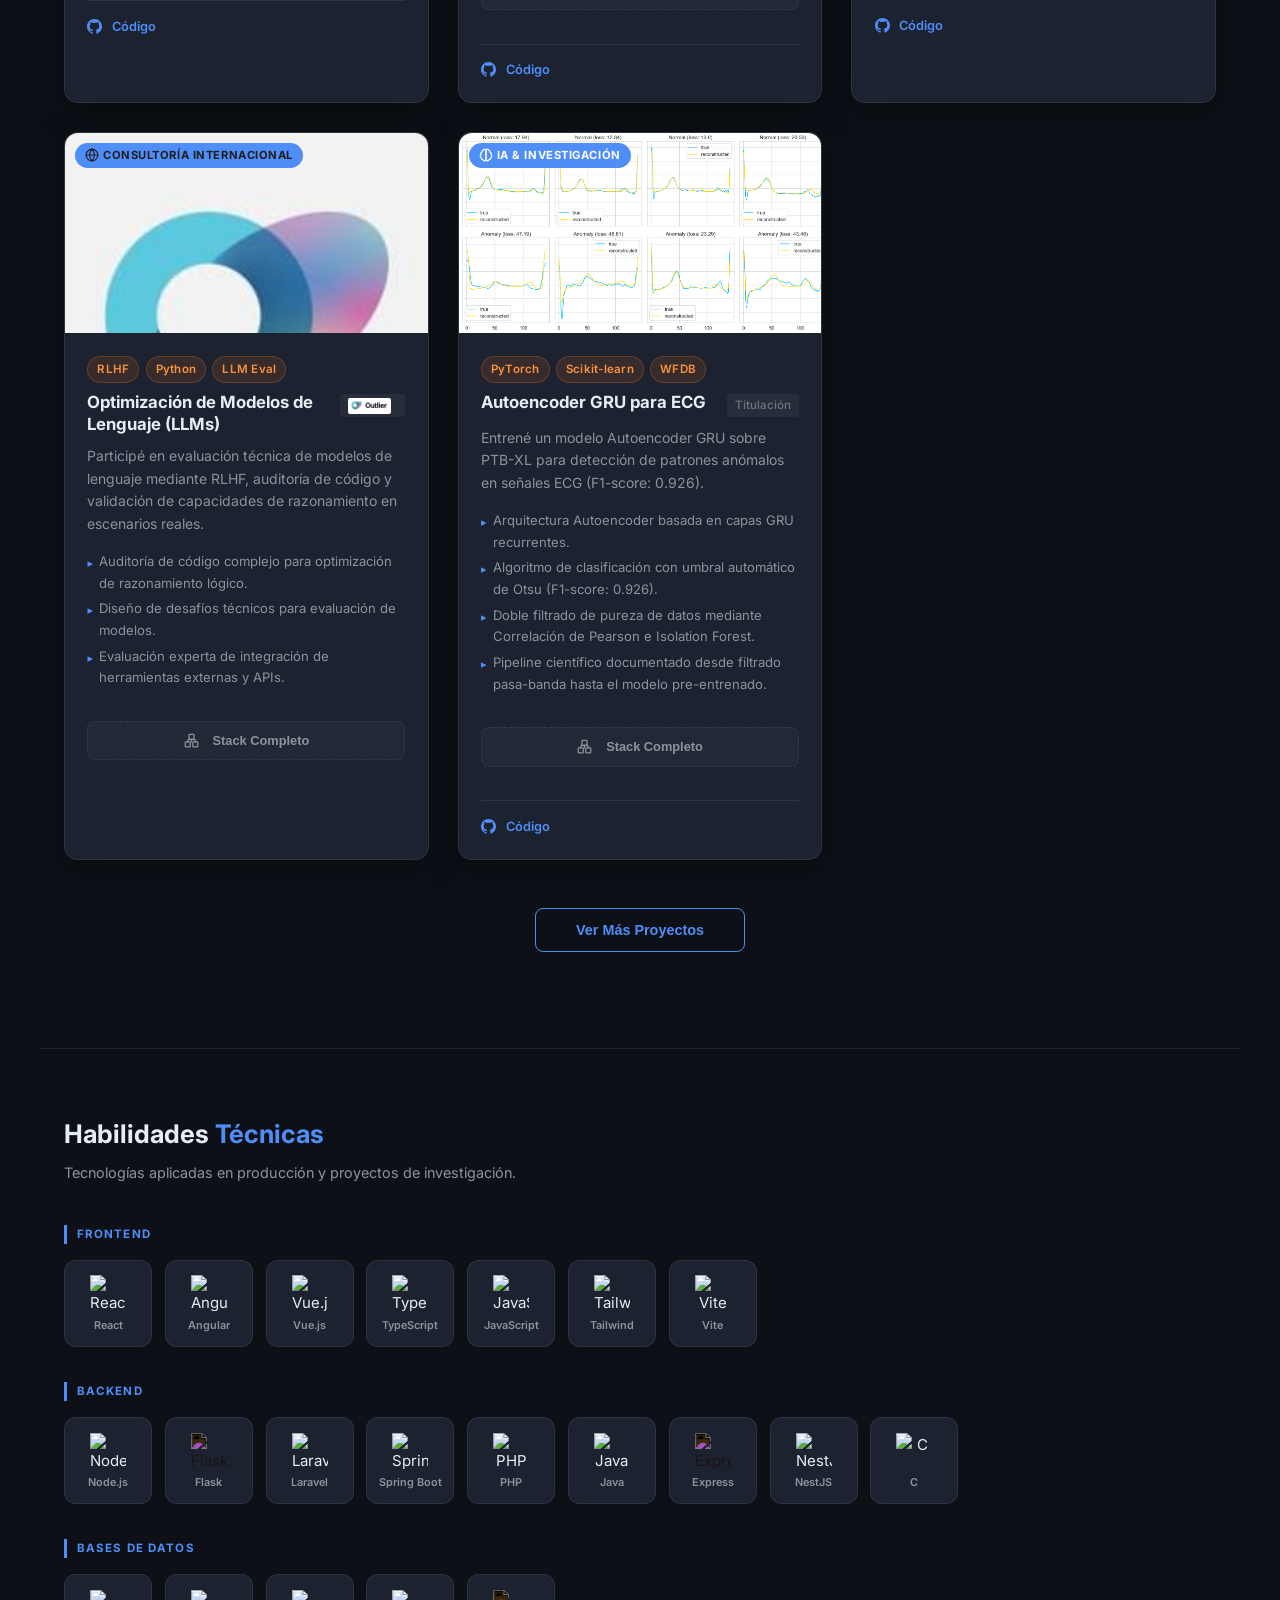
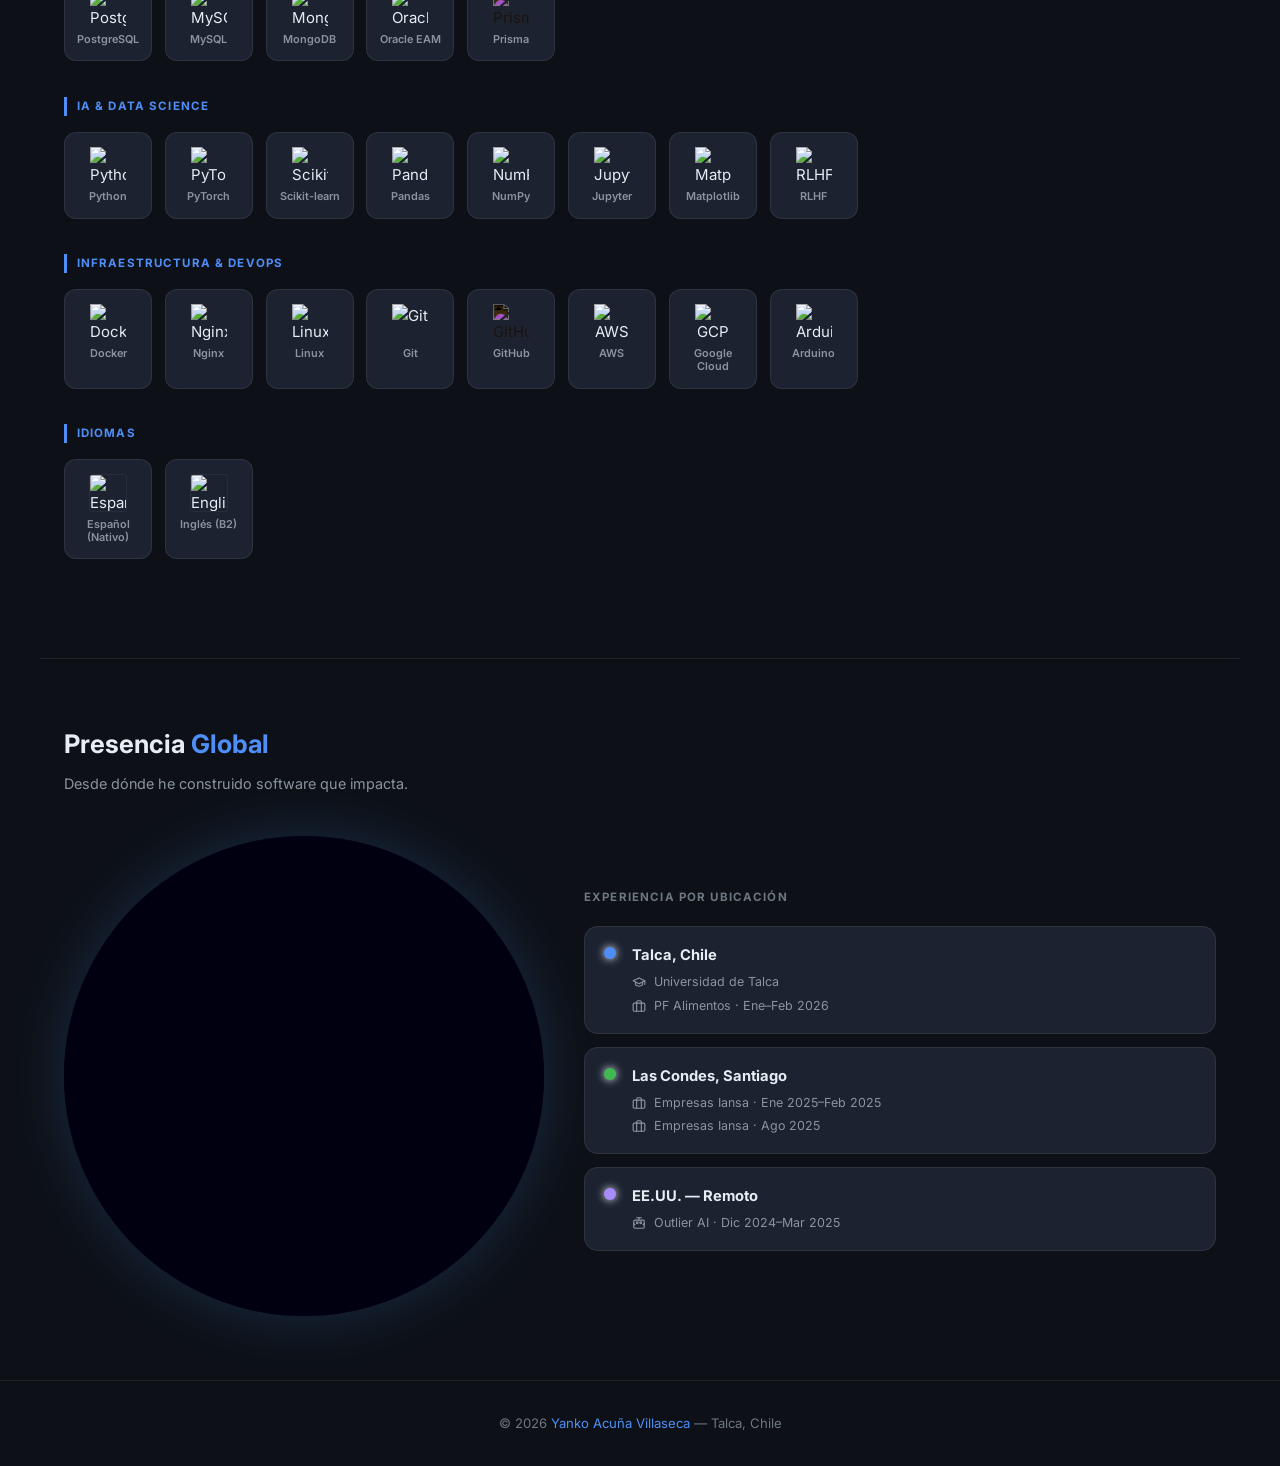
==== commit e0ae3a6f: "Configuracion google search" ====
--- a/index.html
+++ b/index.html
@@ -4,16 +4,21 @@
 <head>
     <meta charset="UTF-8">
     <meta name="viewport" content="width=device-width, initial-scale=1.0">
-    <title>Yanko Acuña | Ingeniero Civil en Computación</title>
+    <title>Yanko Acuña Villaseca | Ingeniero Civil en Computación</title>
+
+    <meta name="description"
+        content="Ingeniero Civil en Computación y Desarrollador Full Stack en Talca, Chile. Especialista en IA, Ciencia de Datos y Digitalización Industrial.">
+    <meta name="keywords"
+        content="Yanko Acuña, Yanko Acuña Villaseca, Ingeniero Civil en Computación, Desarrollador de Software Talca, Full Stack Developer, Data Science, Machine Learning Chile">
+    <meta name="author" content="Yanko Acuña Villaseca">
+    <link rel="canonical" href="https://yankoacuna.cl/">
+
     <meta property="og:type" content="website">
     <meta property="og:url" content="https://yankoacuna.cl/">
-    <meta property="og:title" content="Yanko Acuña | Ingeniero Civil en Computación">
+    <meta property="og:title" content="Yanko Acuña Villaseca | Ingeniería y Software">
     <meta property="og:description"
-        content="Egresado de Ingeniería Civil en Computación especializado en Full Stack y Data Science.">
+        content="Portafolio profesional de Yanko Acuña, Ingeniero Civil en Computación especializado en IA y Full Stack.">
     <meta property="og:image" content="https://yankoacuna.cl/imagenes/preview.png">
-    <meta name="description"
-        content="Software Engineer specialized in Full Stack systems, industrial digitalization and AI applications.">
-    <meta name="keywords" content="Software Engineer, Full Stack, React, Node, AI, Chile">
 
     <meta name="twitter:card" content="summary_large_image">
     <meta name="twitter:title" content="Yanko Acuña | Ingeniero Civil en Computación">
@@ -29,11 +34,28 @@
     <link rel="stylesheet" href="css/projects.css">
     <link rel="stylesheet" href="css/skills.css">
     <link rel="stylesheet" href="css/timeline.css">
+    <script type="application/ld+json">
+    {
+      "@context": "https://schema.org",
+      "@type": "Person",
+      "name": "Yanko Acuña Villaseca",
+      "jobTitle": "Ingeniero Civil en Computación",
+      "address": {
+        "@type": "PostalAddress",
+        "addressLocality": "Talca",
+        "addressCountry": "Chile"
+      },
+      "url": "https://yankoacuna.cl",
+      "sameAs": [
+        "https://www.linkedin.com/in/yanko-acuna-villaseca",
+        "https://github.com/yankoacuna"
+      ]
+    }
+    </script>
 </head>
 
 <body>
 
-    <!-- ═══ NAV ══════════════════════════════════════════════════ -->
     <nav class="top-nav">
         <a class="nav-brand" href="#">Yanko <span>Acuña</span></a>
         <ul class="nav-links">
@@ -42,54 +64,48 @@
             <li><a href="#proyectos" data-i18n="nav_proj">Proyectos</a></li>
             <li><a href="#habilidades" data-i18n="nav_skills">Habilidades</a></li>
         </ul>
-        <button class="lang-btn" onclick="toggleLang()" id="langBtn"><img src="https://flagcdn.com/20x15/es.png"
-                alt="ES"> ES</button>
+        <button class="lang-btn" onclick="toggleLang()" id="langBtn">
+            <img src="https://flagcdn.com/20x15/es.png" alt="ES"> ES
+        </button>
     </nav>
 
-    <!-- ═══ HERO ═════════════════════════════════════════════════════ -->
     <header class="hero">
         <p class="subtitle" data-i18n="subtitle">Ingeniero Civil en Computación</p>
         <h1>Yanko Acuña Villaseca</h1>
-        <p data-i18n="heroDesc">Desarrollador Full Stack con Minor en Ciencia de Datos. Especializado en arquitecturas
-            escalables, sistemas distribuidos, IA aplicada y digitalización industrial.</p>
+        <p data-i18n="heroDesc">Full Stack Developer & Data Science enthusiastic. Especializado en arquitecturas
+            escalables, IA aplicada y digitalización industrial.</p>
+
         <div class="social-links">
             <a href="https://www.linkedin.com/in/yanko-acuna-villaseca" target="_blank">
-                <svg width="18" height="18" viewBox="0 0 24 24" fill="#0A66C2" xmlns="http://www.w3.org/2000/svg"
-                    style="flex-shrink:0">
+                <svg width="18" height="18" viewBox="0 0 24 24" fill="#0A66C2">
                     <path
                         d="M20.447 20.452H17.21v-5.569c0-1.328-.027-3.037-1.852-3.037-1.853 0-2.136 1.445-2.136 2.939v5.667H9.988V8.998h3.1v1.562h.044c.431-.816 1.484-1.676 3.053-1.676 3.267 0 3.868 2.149 3.868 4.945v6.623zM5.337 7.433a1.8 1.8 0 1 1 0-3.6 1.8 1.8 0 0 1 0 3.6zm1.562 13.019H3.775V8.998h3.124v11.454zM22.225 0H1.771C.792 0 0 .774 0 1.729v20.542C0 23.227.792 24 1.771 24h20.451C23.2 24 24 23.227 24 22.271V1.729C24 .774 23.2 0 22.222 0h.003z" />
                 </svg>
                 LinkedIn
             </a>
             <a href="https://github.com/yankoacuna" target="_blank">
-                <svg width="18" height="18" viewBox="0 0 24 24" fill="currentColor" xmlns="http://www.w3.org/2000/svg"
-                    style="flex-shrink:0">
+                <svg width="18" height="18" viewBox="0 0 24 24" fill="currentColor">
                     <path
                         d="M12 0C5.374 0 0 5.373 0 12c0 5.302 3.438 9.8 8.207 11.387.599.111.793-.261.793-.577v-2.234c-3.338.726-4.033-1.416-4.033-1.416-.546-1.387-1.333-1.756-1.333-1.756-1.089-.745.083-.729.083-.729 1.205.084 1.839 1.237 1.839 1.237 1.07 1.834 2.807 1.304 3.492.997.107-.775.418-1.305.762-1.604-2.665-.305-5.467-1.334-5.467-5.931 0-1.311.469-2.381 1.236-3.221-.124-.303-.535-1.524.117-3.176 0 0 1.008-.322 3.301 1.23A11.509 11.509 0 0 1 12 5.803c1.02.005 2.047.138 3.006.404 2.291-1.552 3.297-1.23 3.297-1.23.653 1.653.242 2.874.118 3.176.77.84 1.235 1.911 1.235 3.221 0 4.609-2.807 5.624-5.479 5.921.43.372.823 1.102.823 2.222v3.293c0 .319.192.694.801.576C20.566 21.797 24 17.3 24 12c0-6.627-5.373-12-12-12z" />
                 </svg>
                 GitHub
             </a>
-            <a href="mailto:contacto@yankoacuna.cl" style="padding-right: 0.5rem;" title="Enviar un correo">
+            <a href="mailto:contacto@yankoacuna.cl" class="email-link">
                 <svg width="18" height="18" viewBox="0 0 24 24" fill="none" stroke="currentColor" stroke-width="2"
-                    stroke-linecap="round" stroke-linejoin="round" style="flex-shrink:0">
+                    stroke-linecap="round" stroke-linejoin="round">
                     <rect x="2" y="4" width="20" height="16" rx="2" />
                     <polyline points="2,4 12,13 22,4" />
                 </svg>
                 contacto@yankoacuna.cl
-                <span
-                    onclick="event.preventDefault(); const btn = this; navigator.clipboard.writeText('contacto@yankoacuna.cl').then(()=>{ btn.style.color='var(--green)'; setTimeout(()=>btn.style.color='', 2000); })"
-                    title="Copiar al portapapeles"
-                    style="margin-left: 0.2rem; padding: 0.35rem; border-radius: 4px; display: flex; align-items: center; cursor: pointer; transition: all 0.2s; background: rgba(255,255,255,0.06);"
-                    onmouseover="this.style.color='var(--accent)'; this.style.background='rgba(79, 142, 247, 0.15)';"
-                    onmouseout="this.style.color=''; this.style.background='rgba(255,255,255,0.06)';">
-                    <svg width="14" height="14" viewBox="0 0 24 24" fill="none" stroke="currentColor" stroke-width="2"
-                        stroke-linecap="round" stroke-linejoin="round">
+                <span class="copy-badge" onclick="copyEmail(this)">
+                    <svg width="12" height="12" viewBox="0 0 24 24" fill="none" stroke="currentColor" stroke-width="2">
                         <rect x="9" y="9" width="13" height="13" rx="2" ry="2"></rect>
                         <path d="M5 15H4a2 2 0 0 1-2-2V4a2 2 0 0 1 2-2h9a2 2 0 0 1 2 2v1"></path>
                     </svg>
                 </span>
             </a>
         </div>
+
         <div class="cv-links">
             <a id="cv-es-btn" class="cv-btn" href="CV/CV_Yanko_Acuna_Villaseca.pdf" download>
                 <svg width="15" height="15" viewBox="0 0 24 24" fill="none" stroke="currentColor" stroke-width="2.5"
@@ -112,20 +128,10 @@
         </div>
     </header>
 
-    <!-- ═══ EDUCATION ═════════════════════════════════════════════════ -->
     <div id="educacion-placeholder"></div>
-
-    <!-- ═══ EXPERIENCE ════════════════════════════════════════════════ -->
     <div id="experiencia-placeholder"></div>
-
-    <!-- ═══ PROJECTS ══════════════════════════════════════════════════ -->
     <div id="proyectos-placeholder"></div>
-
-
-    <!-- ═══ TECH STACK ════════════════════════════════════════════════ -->
     <div id="habilidades-placeholder"></div>
-
-    <!-- ═══ GLOBE ════════════════════════════════════════ -->
     <div id="globo-placeholder"></div>
 
     <footer>
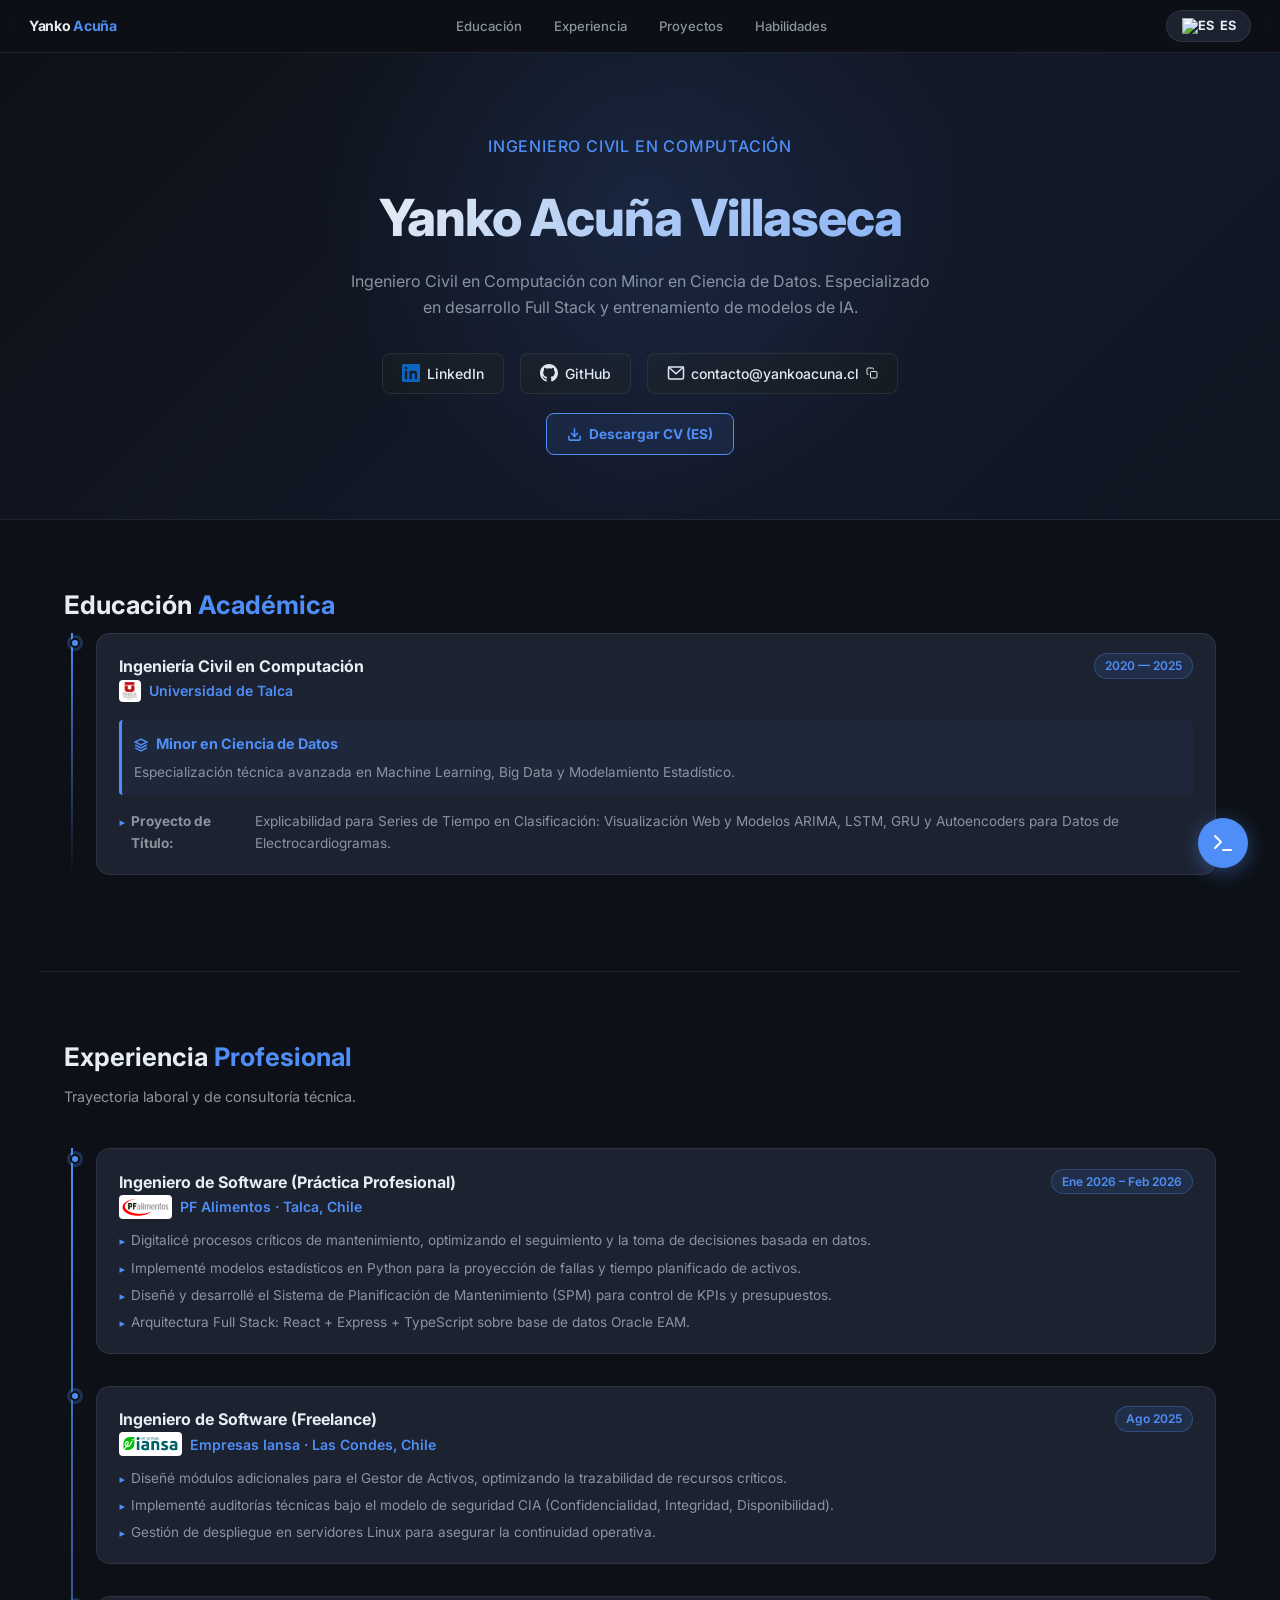
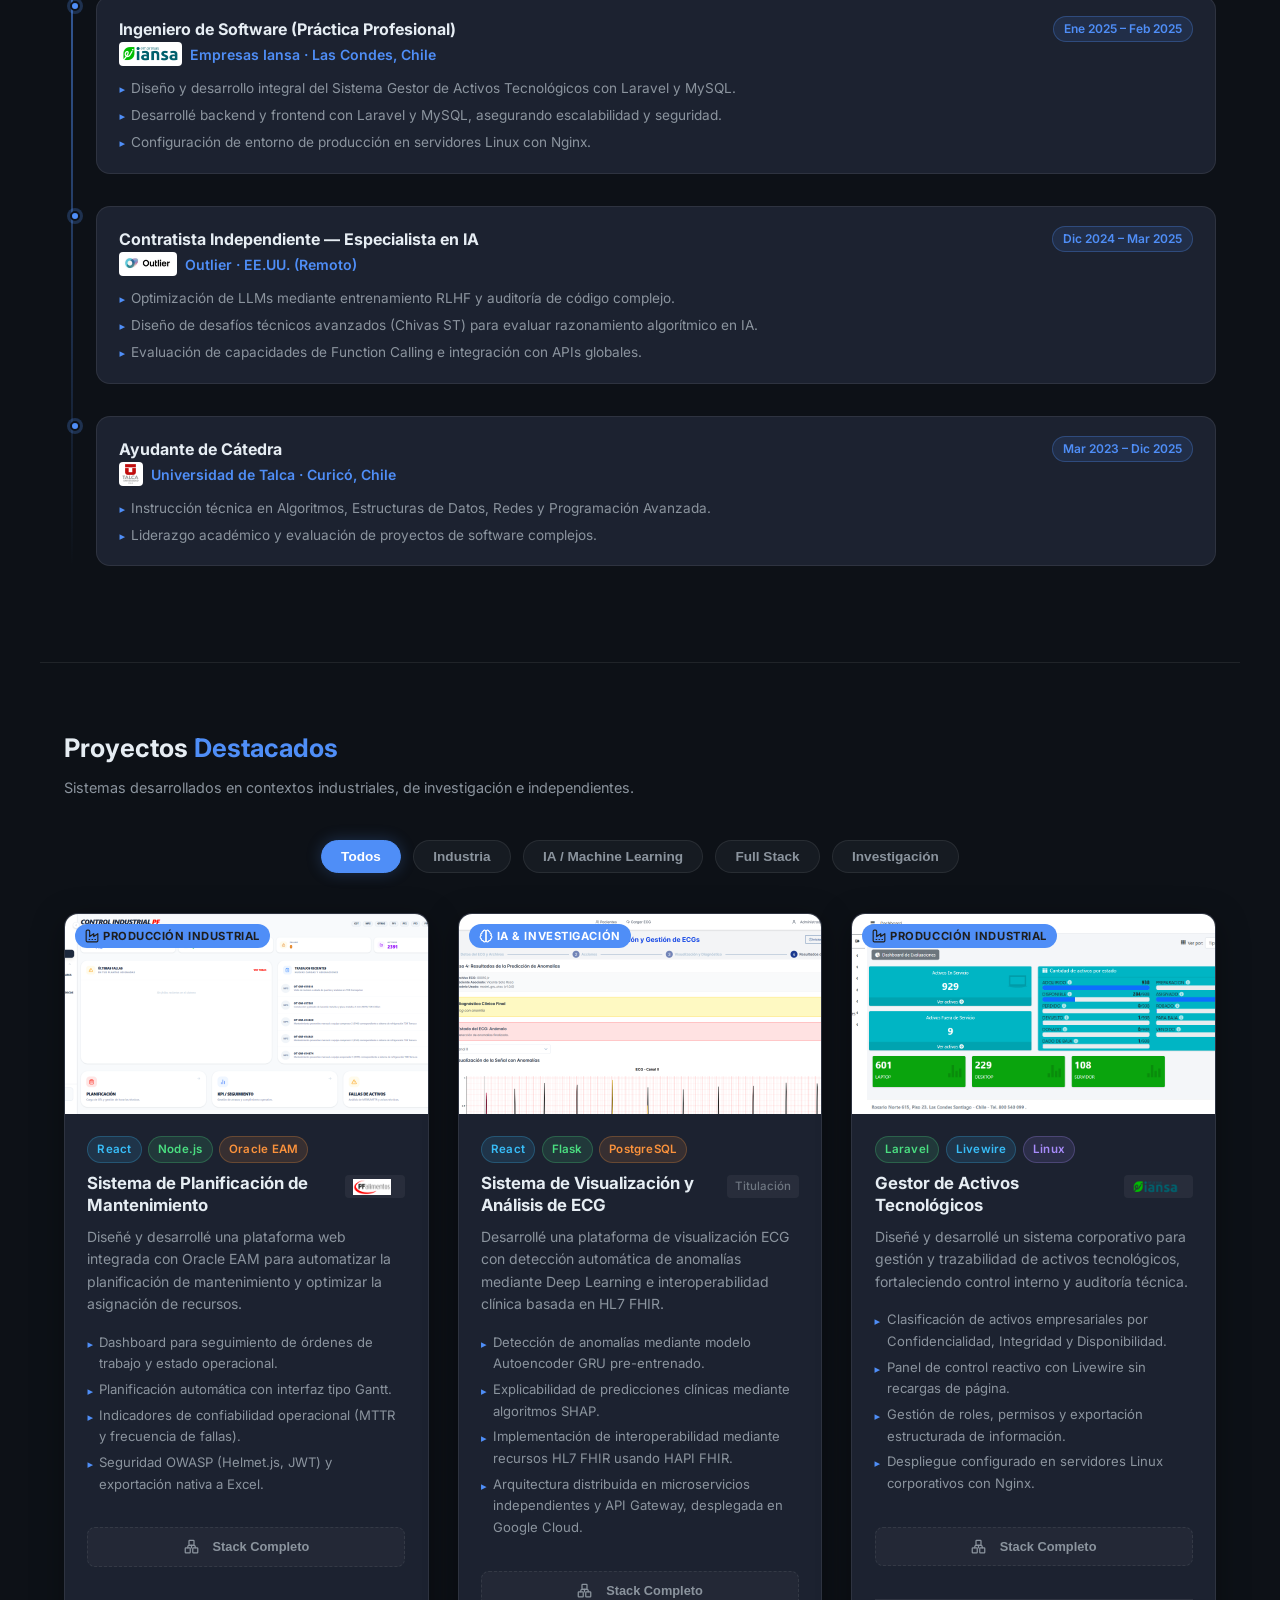
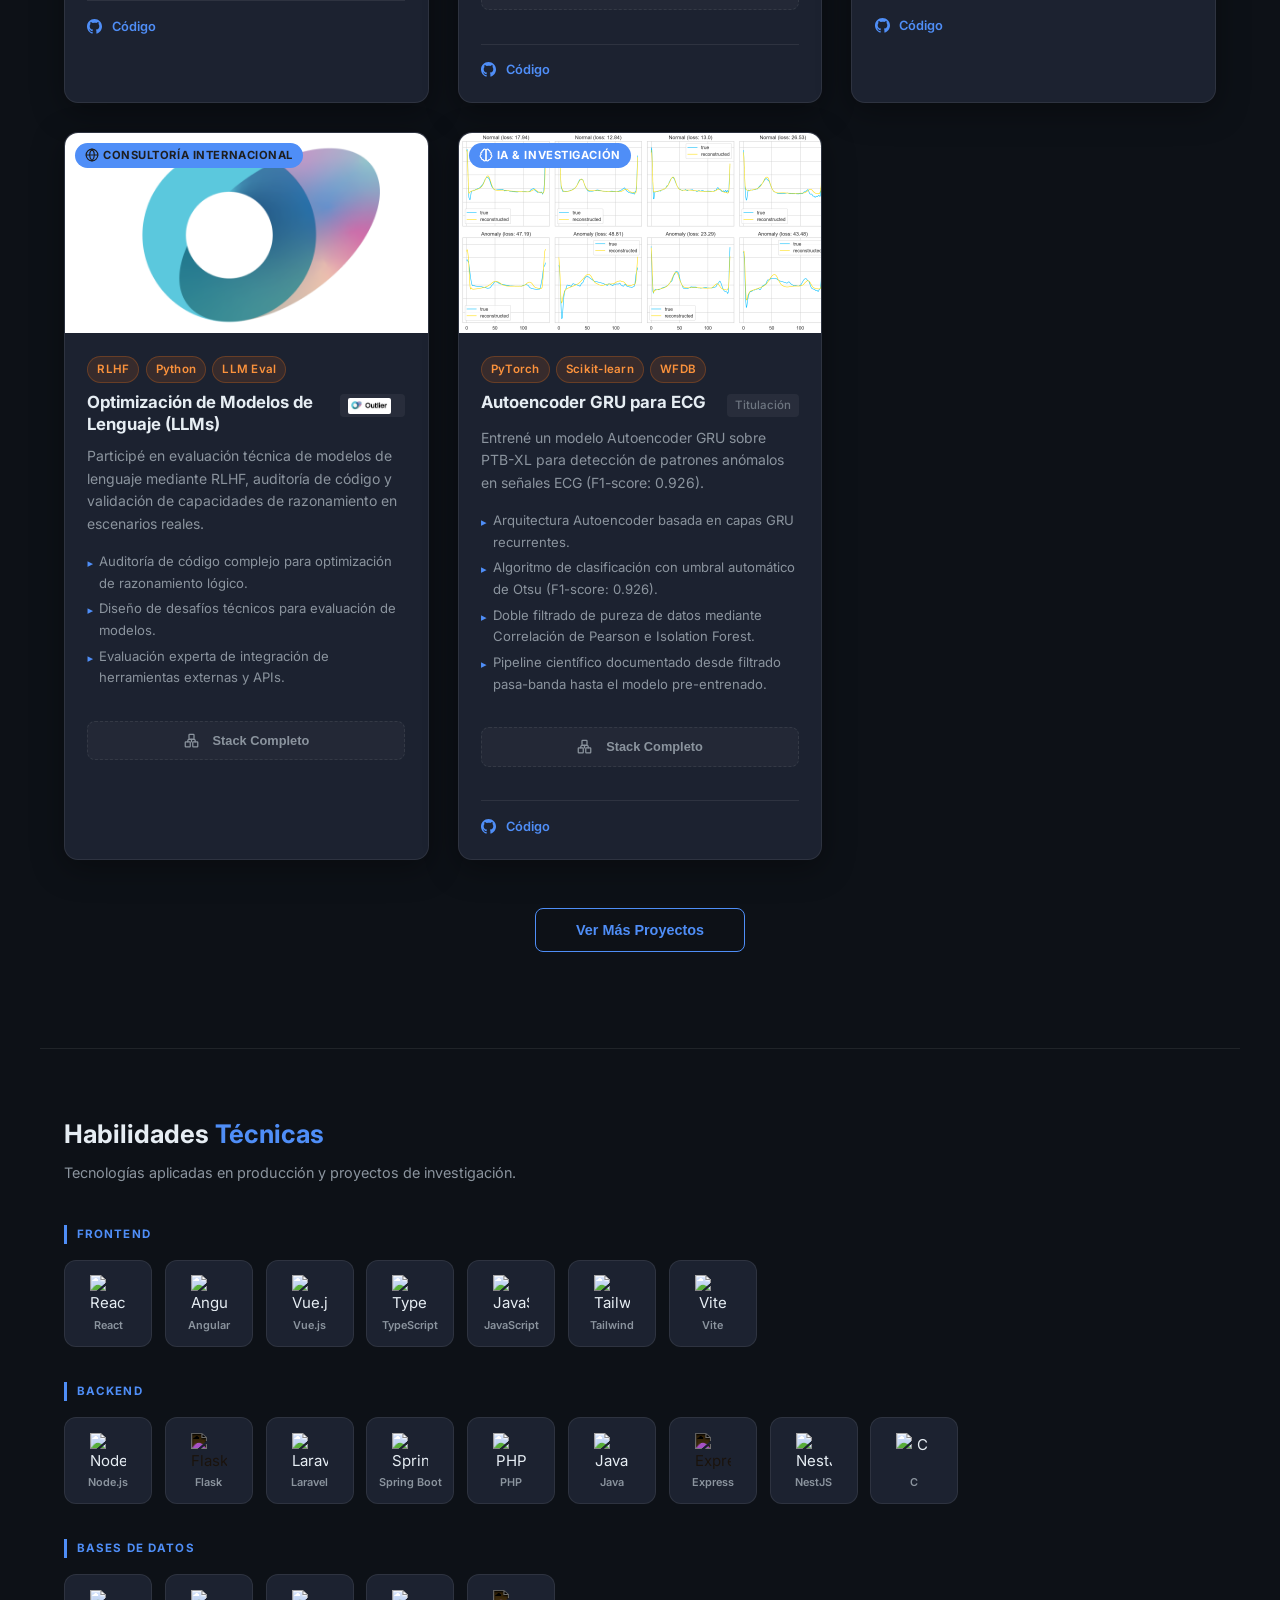
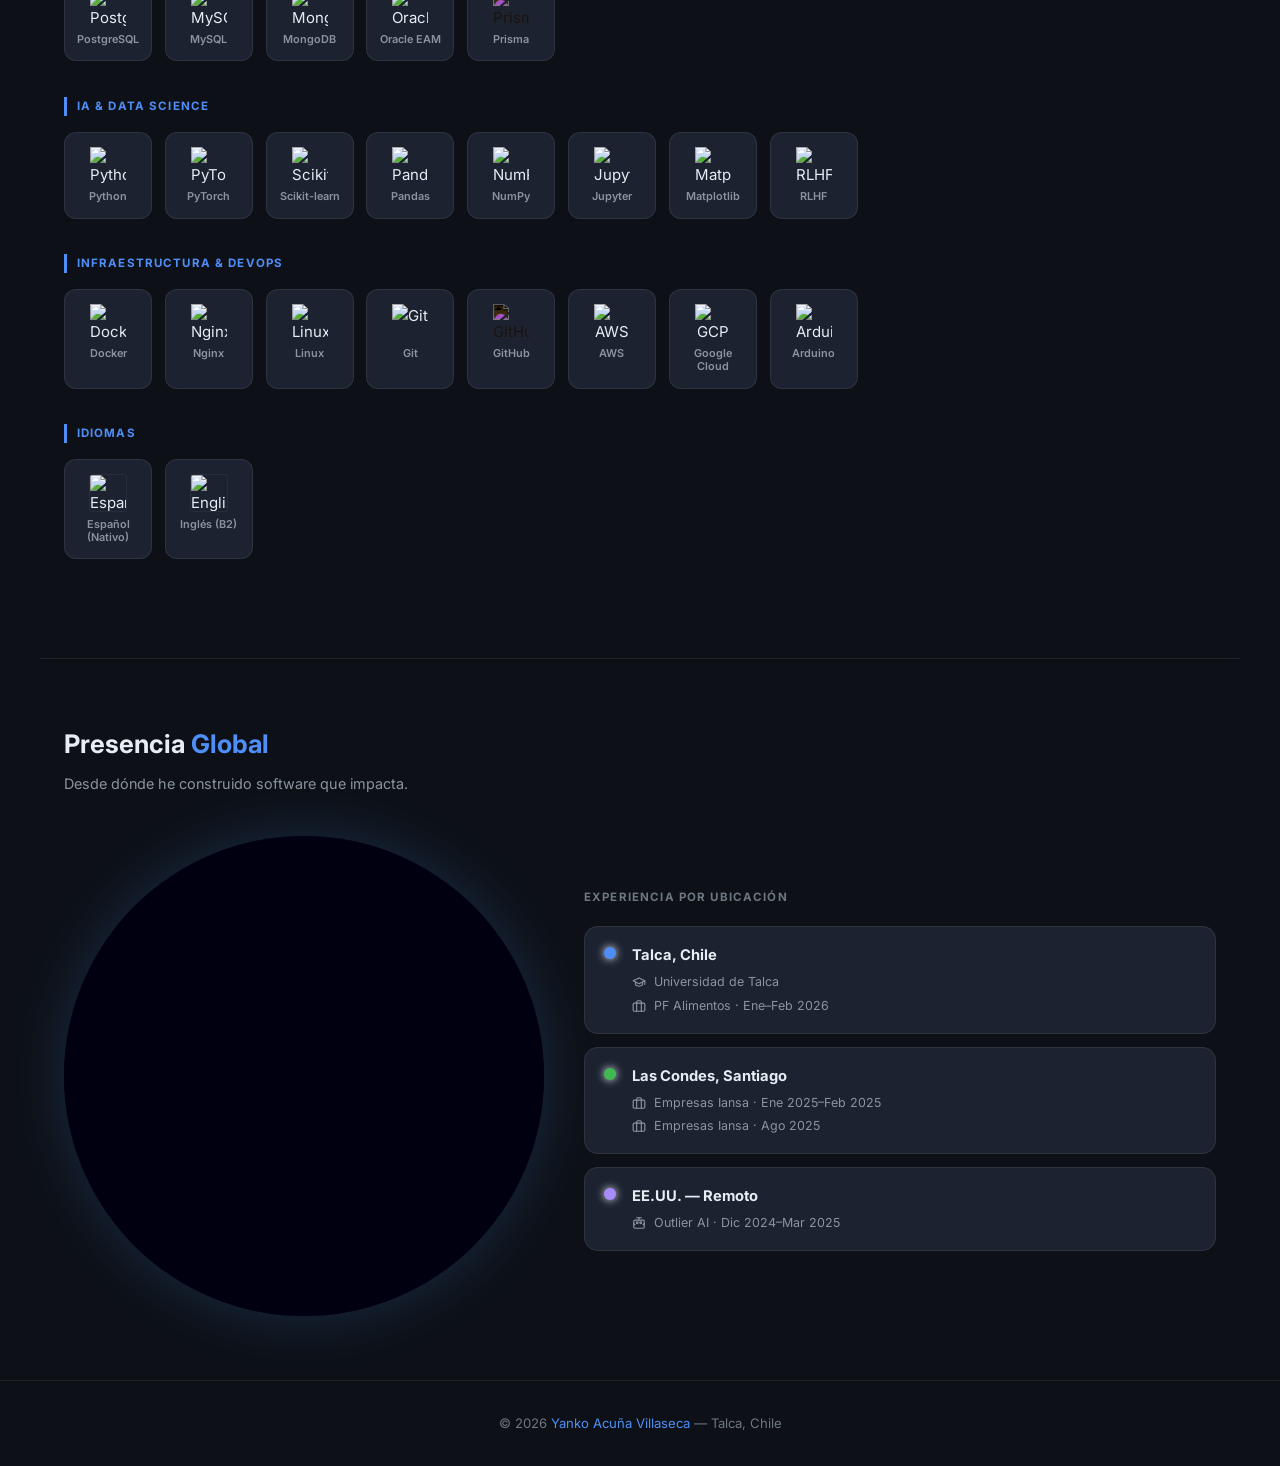
==== commit b8084d78: "Ajustes de performance" ====
--- a/index.html
+++ b/index.html
@@ -9,7 +9,7 @@
     <meta name="description"
         content="Ingeniero Civil en Computación y Desarrollador Full Stack en Talca, Chile. Especialista en IA, Ciencia de Datos y Digitalización Industrial.">
     <meta name="keywords"
-        content="Yanko Acuña, Yanko Acuña Villaseca, Ingeniero Civil en Computación, Desarrollador de Software Talca, Full Stack Developer, Data Science, Machine Learning Chile">
+        content="Yanko Acuña Villaseca, Yanko Acuña, Ingeniero Civil en Computación, Ingeniero Civil Informático Talca, Desarrollador de Software Talca, Full Stack Developer Chile, Data Science Talca">
     <meta name="author" content="Yanko Acuña Villaseca">
     <link rel="canonical" href="https://yankoacuna.cl/">
 
@@ -24,16 +24,28 @@
     <meta name="twitter:title" content="Yanko Acuña | Ingeniero Civil en Computación">
     <meta name="twitter:image" content="https://yankoacuna.cl/imagenes/preview.png">
 
-    <link href="https://fonts.googleapis.com/css2?family=Inter:wght@300;400;500;600;700;800&display=swap"
-        rel="stylesheet">
+    <link rel="preconnect" href="https://fonts.googleapis.com">
+    <link rel="preconnect" href="https://fonts.gstatic.com" crossorigin>
+    <link rel="preload" href="https://fonts.googleapis.com/css2?family=Inter:wght@300;400;500;600;700;800&display=swap" as="style" onload="this.onload=null;this.rel='stylesheet'">
+    <noscript>
+        <link href="https://fonts.googleapis.com/css2?family=Inter:wght@300;400;500;600;700;800&display=swap" rel="stylesheet">
+    </noscript>
     <link rel="icon" type="image/svg+xml"
         href="data:image/svg+xml,<svg xmlns='http://www.w3.org/2000/svg' viewBox='0 0 100 100'><text y='.9em' font-size='80' fill='%234f8ef7' font-family='Inter, sans-serif' font-weight='bold'>YA</text></svg>">
+    <link rel="preload" href="css/variables.css" as="style">
+    <link rel="preload" href="css/base.css" as="style">
+    <link rel="preload" href="css/layout.css" as="style">
     <link rel="stylesheet" href="css/variables.css">
     <link rel="stylesheet" href="css/base.css">
     <link rel="stylesheet" href="css/layout.css">
-    <link rel="stylesheet" href="css/projects.css">
-    <link rel="stylesheet" href="css/skills.css">
-    <link rel="stylesheet" href="css/timeline.css">
+    <link rel="stylesheet" href="css/projects.css" media="print" onload="this.media='all'">
+    <link rel="stylesheet" href="css/skills.css" media="print" onload="this.media='all'">
+    <link rel="stylesheet" href="css/timeline.css" media="print" onload="this.media='all'">
+    <noscript>
+        <link rel="stylesheet" href="css/projects.css">
+        <link rel="stylesheet" href="css/skills.css">
+        <link rel="stylesheet" href="css/timeline.css">
+    </noscript>
     <script type="application/ld+json">
     {
       "@context": "https://schema.org",
@@ -44,12 +56,14 @@
         "@type": "PostalAddress",
         "addressLocality": "Talca",
         "addressCountry": "Chile"
+        "addressCountry": "CL"
       },
       "url": "https://yankoacuna.cl",
       "sameAs": [
         "https://www.linkedin.com/in/yanko-acuna-villaseca",
         "https://github.com/yankoacuna"
       ]
+        "knowsAbout": ["Software Engineering", "Full Stack Development", "Data Science"]
     }
     </script>
 </head>
@@ -65,7 +79,7 @@
             <li><a href="#habilidades" data-i18n="nav_skills">Habilidades</a></li>
         </ul>
         <button class="lang-btn" onclick="toggleLang()" id="langBtn">
-            <img src="https://flagcdn.com/20x15/es.png" alt="ES"> ES
+            <img src="https://flagcdn.com/20x15/es.png" alt="ES" width="20" height="15"> ES
         </button>
     </nav>
 
@@ -128,20 +142,21 @@
         </div>
     </header>
 
-    <div id="educacion-placeholder"></div>
-    <div id="experiencia-placeholder"></div>
-    <div id="proyectos-placeholder"></div>
-    <div id="habilidades-placeholder"></div>
-    <div id="globo-placeholder"></div>
+    <!-- CONTENEDOR PRINCIPAL: Previene CLS empujando el footer fuera del viewport inicial -->
+    <main style="min-height: 100vh;">
+        <div id="educacion-placeholder"></div>
+        <div id="experiencia-placeholder"></div>
+        <div id="proyectos-placeholder"></div>
+        <div id="habilidades-placeholder"></div>
+        <div id="globo-placeholder"></div>
+    </main>
 
     <footer>
-        <p>© 2026 <a href="mailto:contacto@yankoacuna.cl">Yanko Acuña Villaseca</a> — Talca, Chile</p>
+        <p>© 2026 <a href="#" id="footer-mail">Yanko Acuña Villaseca</a> — Talca, Chile</p>
     </footer>
 
-    <script src="js/globe.gl.min.js"></script>
-    <script src="js/globe.js"></script>
-    <script src="js/main.js"></script>
-    <script src="js/terminal.js"></script>
+    <script src="js/main.js" defer></script>
+    <script src="js/terminal.js" defer></script>
 
 </body>
 
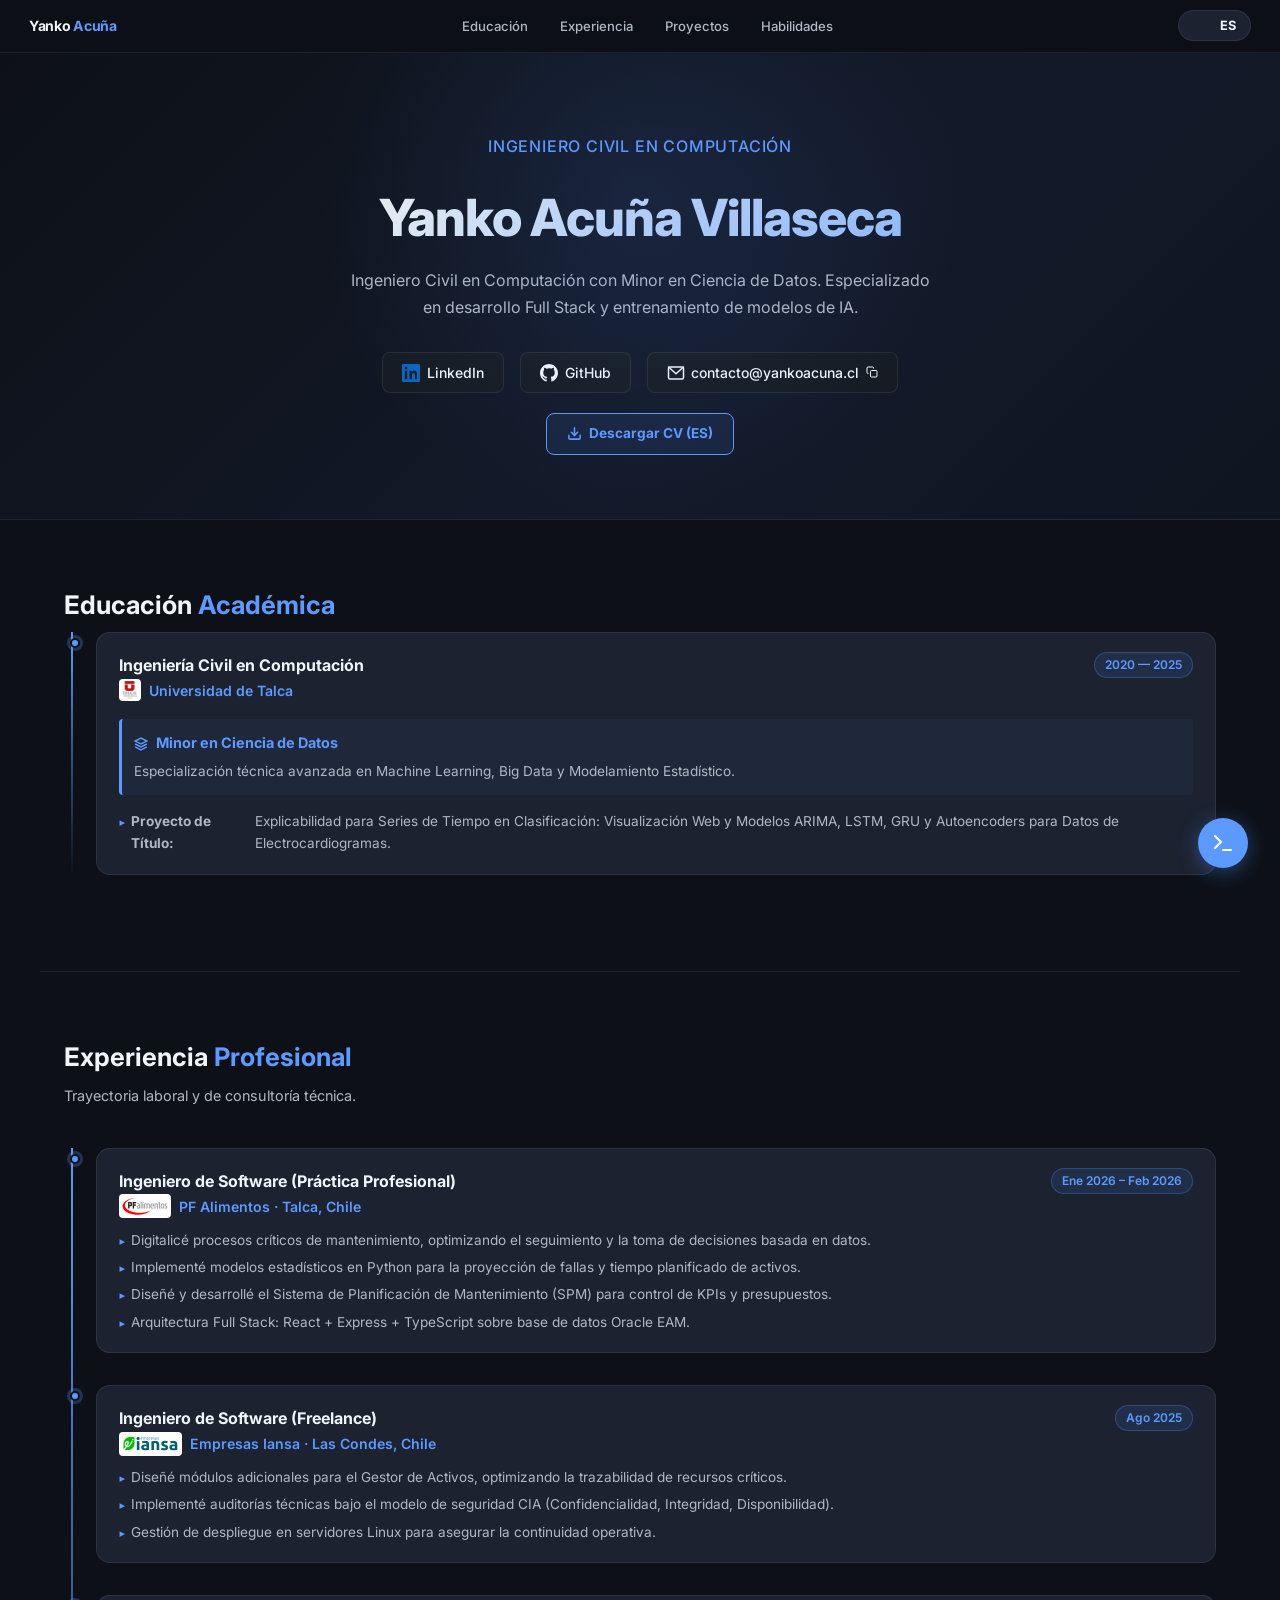
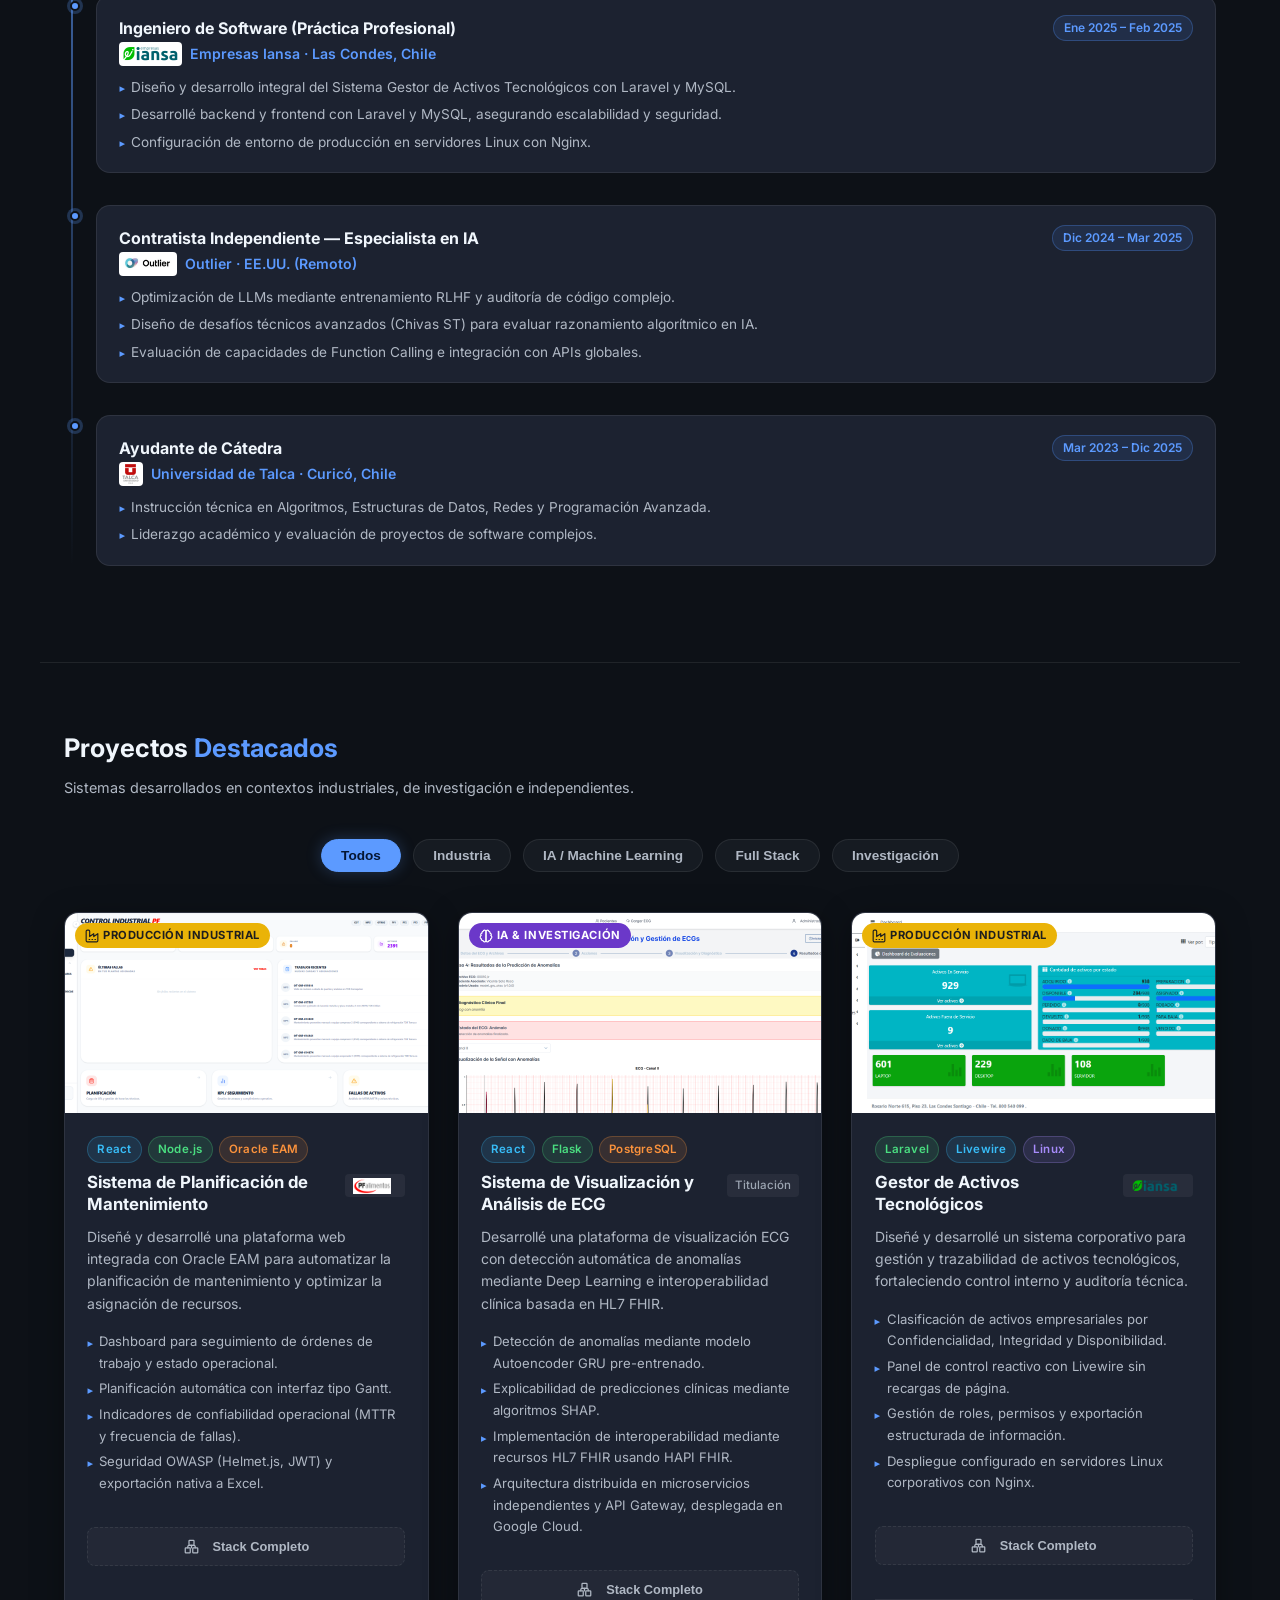
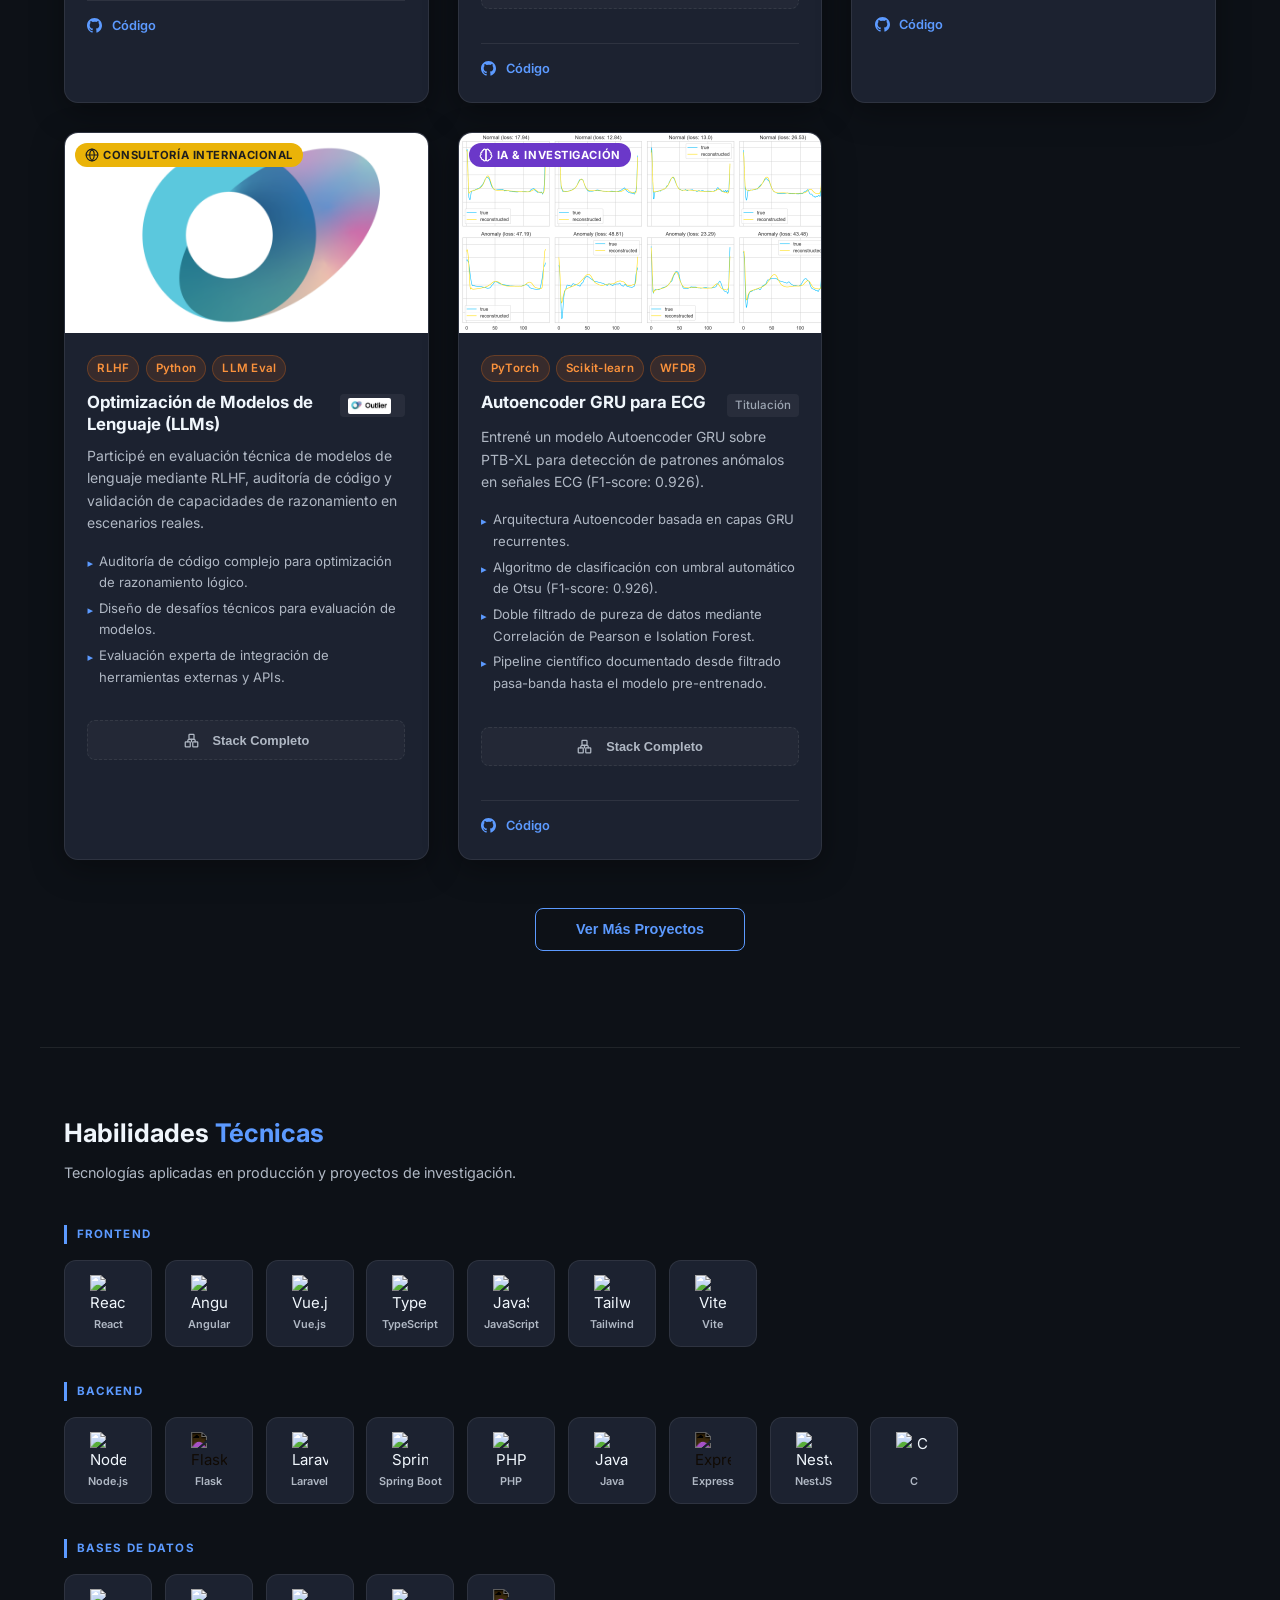
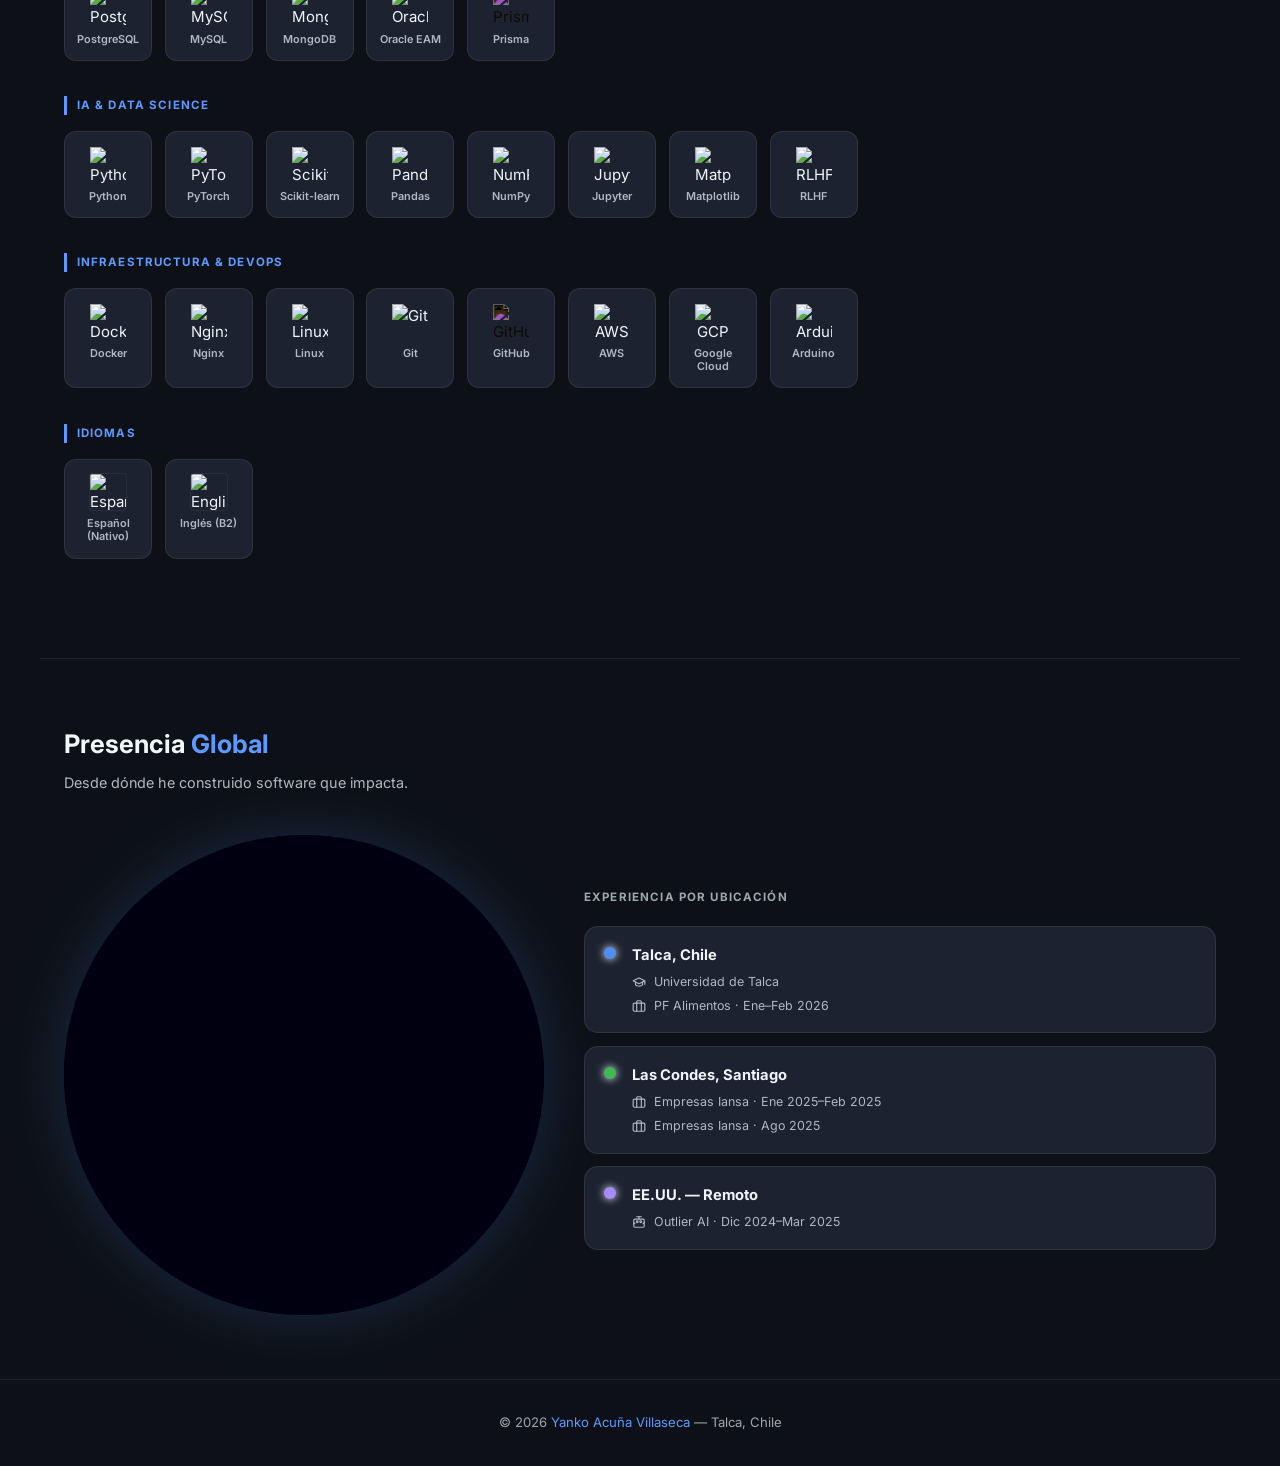
==== commit b968e118: "mejora accesibilidad,SEO" ====
--- a/index.html
+++ b/index.html
@@ -26,9 +26,11 @@
 
     <link rel="preconnect" href="https://fonts.googleapis.com">
     <link rel="preconnect" href="https://fonts.gstatic.com" crossorigin>
-    <link rel="preload" href="https://fonts.googleapis.com/css2?family=Inter:wght@300;400;500;600;700;800&display=swap" as="style" onload="this.onload=null;this.rel='stylesheet'">
+    <link rel="preload" href="https://fonts.googleapis.com/css2?family=Inter:wght@300;400;500;600;700;800&display=swap"
+        as="style" onload="this.onload=null;this.rel='stylesheet'">
     <noscript>
-        <link href="https://fonts.googleapis.com/css2?family=Inter:wght@300;400;500;600;700;800&display=swap" rel="stylesheet">
+        <link href="https://fonts.googleapis.com/css2?family=Inter:wght@300;400;500;600;700;800&display=swap"
+            rel="stylesheet">
     </noscript>
     <link rel="icon" type="image/svg+xml"
         href="data:image/svg+xml,<svg xmlns='http://www.w3.org/2000/svg' viewBox='0 0 100 100'><text y='.9em' font-size='80' fill='%234f8ef7' font-family='Inter, sans-serif' font-weight='bold'>YA</text></svg>">
@@ -55,15 +57,14 @@
       "address": {
         "@type": "PostalAddress",
         "addressLocality": "Talca",
-        "addressCountry": "Chile"
         "addressCountry": "CL"
       },
       "url": "https://yankoacuna.cl",
       "sameAs": [
         "https://www.linkedin.com/in/yanko-acuna-villaseca",
         "https://github.com/yankoacuna"
-      ]
-        "knowsAbout": ["Software Engineering", "Full Stack Development", "Data Science"]
+      ],
+      "knowsAbout": ["Software Engineering", "Full Stack Development", "Data Science"]
     }
     </script>
 </head>
@@ -79,7 +80,7 @@
             <li><a href="#habilidades" data-i18n="nav_skills">Habilidades</a></li>
         </ul>
         <button class="lang-btn" onclick="toggleLang()" id="langBtn">
-            <img src="https://flagcdn.com/20x15/es.png" alt="ES" width="20" height="15"> ES
+            <img src="https://flagcdn.com/w40/es.png" alt="ES" width="20" height="15"> ES
         </button>
     </nav>
 
--- a/css/variables.css
+++ b/css/variables.css
@@ -3,16 +3,16 @@
     --bg-secondary: #161b22;
     --bg-card: #1c2230;
     --bg-card-hover: #212a3e;
-    --accent: #4f8ef7;
-    --accent-glow: rgba(79, 142, 247, 0.25);
-    --accent-2: #a78bfa;
-    --green: #3fb950;
-    --orange: #f0883e;
-    --red: #f85149;
-    --cyan: #39d353;
-    --text-primary: #e6edf3;
-    --text-secondary: #8b949e;
-    --text-muted: #6e7681;
+    --accent: #5c9aff;
+    --accent-glow: rgba(92, 154, 255, 0.25);
+    --accent-2: #b599ff;
+    --green: #48cf5b;
+    --orange: #f59b58;
+    --red: #ff6a63;
+    --cyan: #4bf069;
+    --text-primary: #f0f6fc;
+    --text-secondary: #b0b8c4;
+    --text-muted: #9da6b3;
     --border: rgba(255, 255, 255, 0.08);
     --border-hover: rgba(79, 142, 247, 0.6);
     --radius: 14px;
--- a/css/variables.css
+++ b/css/variables.css
@@ -3,16 +3,16 @@
     --bg-secondary: #161b22;
     --bg-card: #1c2230;
     --bg-card-hover: #212a3e;
-    --accent: #4f8ef7;
-    --accent-glow: rgba(79, 142, 247, 0.25);
-    --accent-2: #a78bfa;
-    --green: #3fb950;
-    --orange: #f0883e;
-    --red: #f85149;
-    --cyan: #39d353;
-    --text-primary: #e6edf3;
-    --text-secondary: #8b949e;
-    --text-muted: #6e7681;
+    --accent: #5c9aff;
+    --accent-glow: rgba(92, 154, 255, 0.25);
+    --accent-2: #b599ff;
+    --green: #48cf5b;
+    --orange: #f59b58;
+    --red: #ff6a63;
+    --cyan: #4bf069;
+    --text-primary: #f0f6fc;
+    --text-secondary: #b0b8c4;
+    --text-muted: #9da6b3;
     --border: rgba(255, 255, 255, 0.08);
     --border-hover: rgba(79, 142, 247, 0.6);
     --radius: 14px;
--- a/css/projects.css
+++ b/css/projects.css
@@ -46,7 +46,6 @@
     position: absolute;
     top: 10px;
     left: 10px;
-    background: var(--accent);
     color: white;
     font-size: 0.7rem;
     font-weight: 700;
@@ -276,7 +275,7 @@
 }
 
 .badge-research {
-    background: #8b5cf6;
+    background: #6b38c9;
     display: flex;
     align-items: center;
     color: white !important;
@@ -472,9 +471,11 @@
 
 .filter-btn.active {
     background: var(--accent);
-    color: #ffffff;
+    color: #051633;
+    /* Dark navy for contrast against bright blue */
     border-color: var(--accent);
     box-shadow: 0 0 15px var(--accent-glow);
+    font-weight: 800;
 }
 
 /* ─── SISTEMA DE CARGA PROGRESIVA ─── */
@@ -568,4 +569,4 @@
         transform: scale(1);
         box-shadow: 0 0 0 0 rgba(79, 142, 247, 0);
     }
-}
+}
--- a/css/projects.css
+++ b/css/projects.css
@@ -46,7 +46,6 @@
     position: absolute;
     top: 10px;
     left: 10px;
-    background: var(--accent);
     color: white;
     font-size: 0.7rem;
     font-weight: 700;
@@ -276,7 +275,7 @@
 }
 
 .badge-research {
-    background: #8b5cf6;
+    background: #6b38c9;
     display: flex;
     align-items: center;
     color: white !important;
@@ -472,9 +471,11 @@
 
 .filter-btn.active {
     background: var(--accent);
-    color: #ffffff;
+    color: #051633;
+    /* Dark navy for contrast against bright blue */
     border-color: var(--accent);
     box-shadow: 0 0 15px var(--accent-glow);
+    font-weight: 800;
 }
 
 /* ─── SISTEMA DE CARGA PROGRESIVA ─── */
@@ -568,4 +569,4 @@
         transform: scale(1);
         box-shadow: 0 0 0 0 rgba(79, 142, 247, 0);
     }
-}
+}
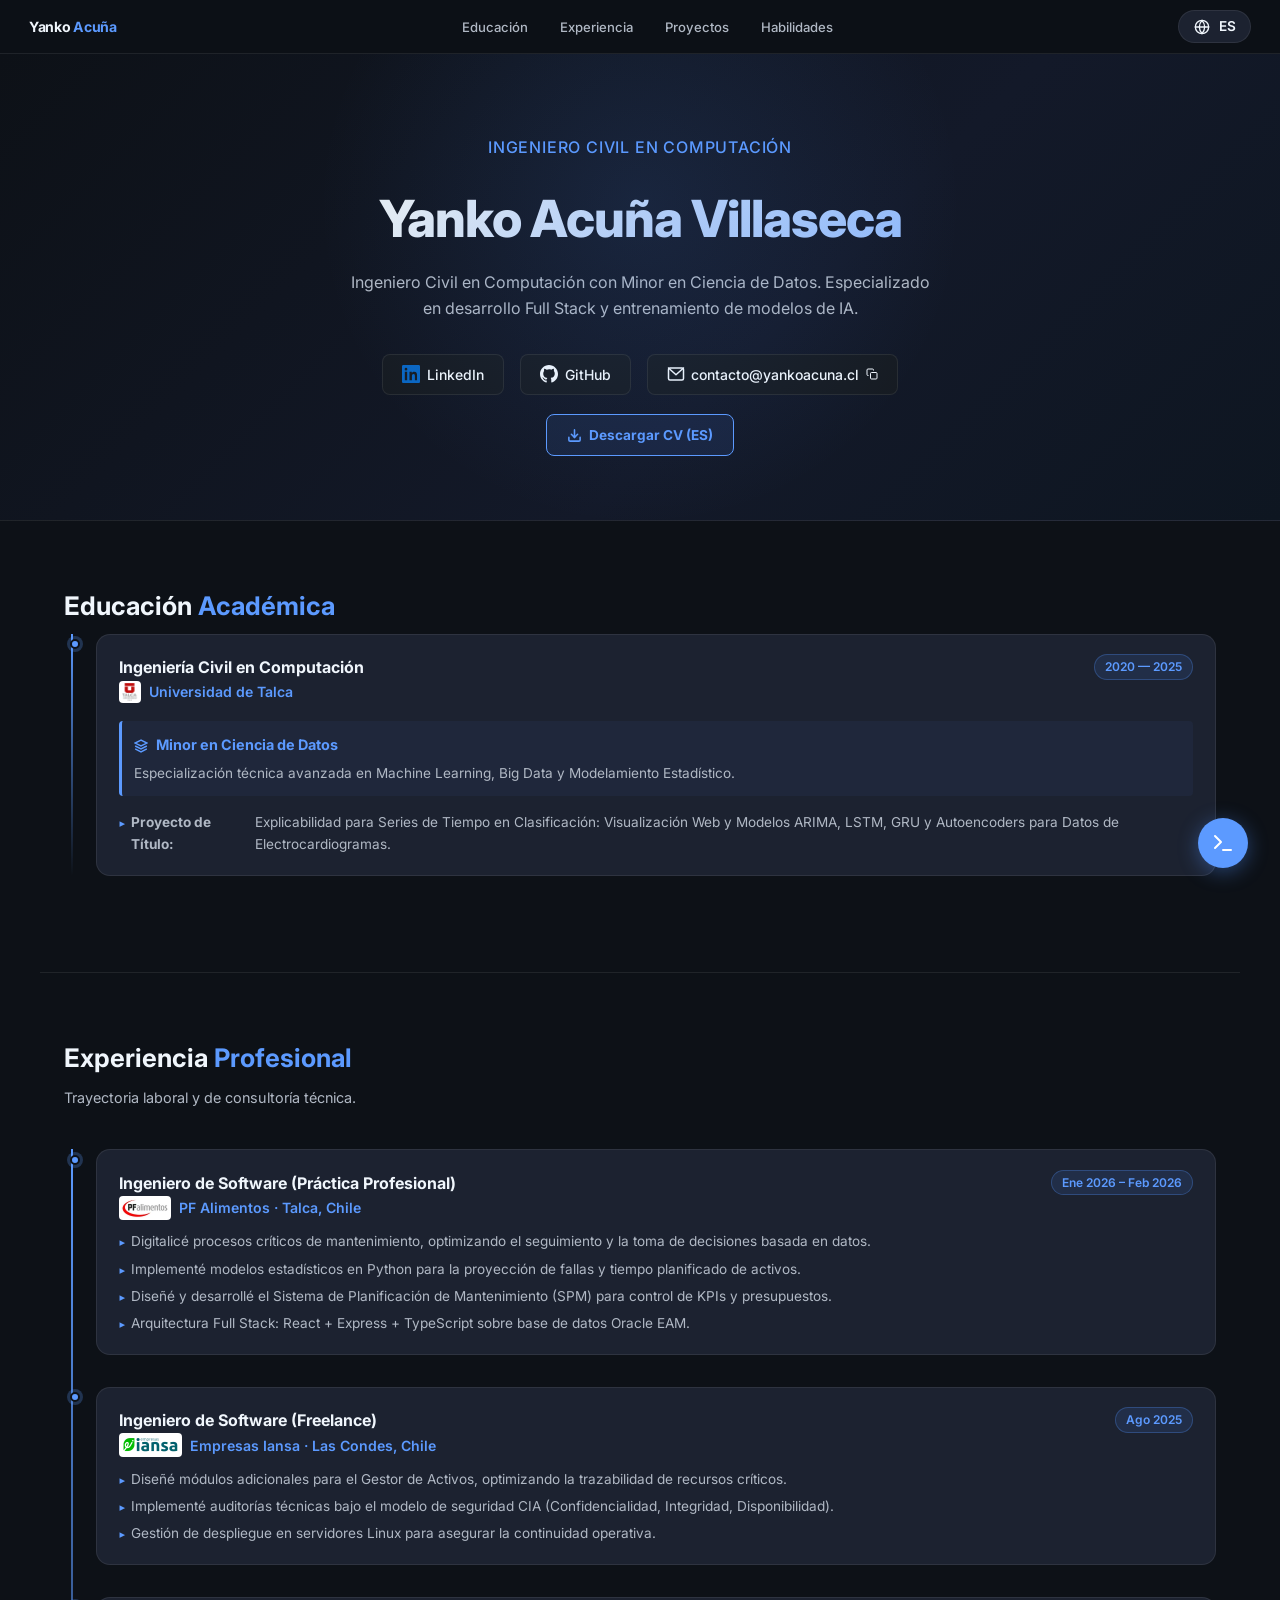
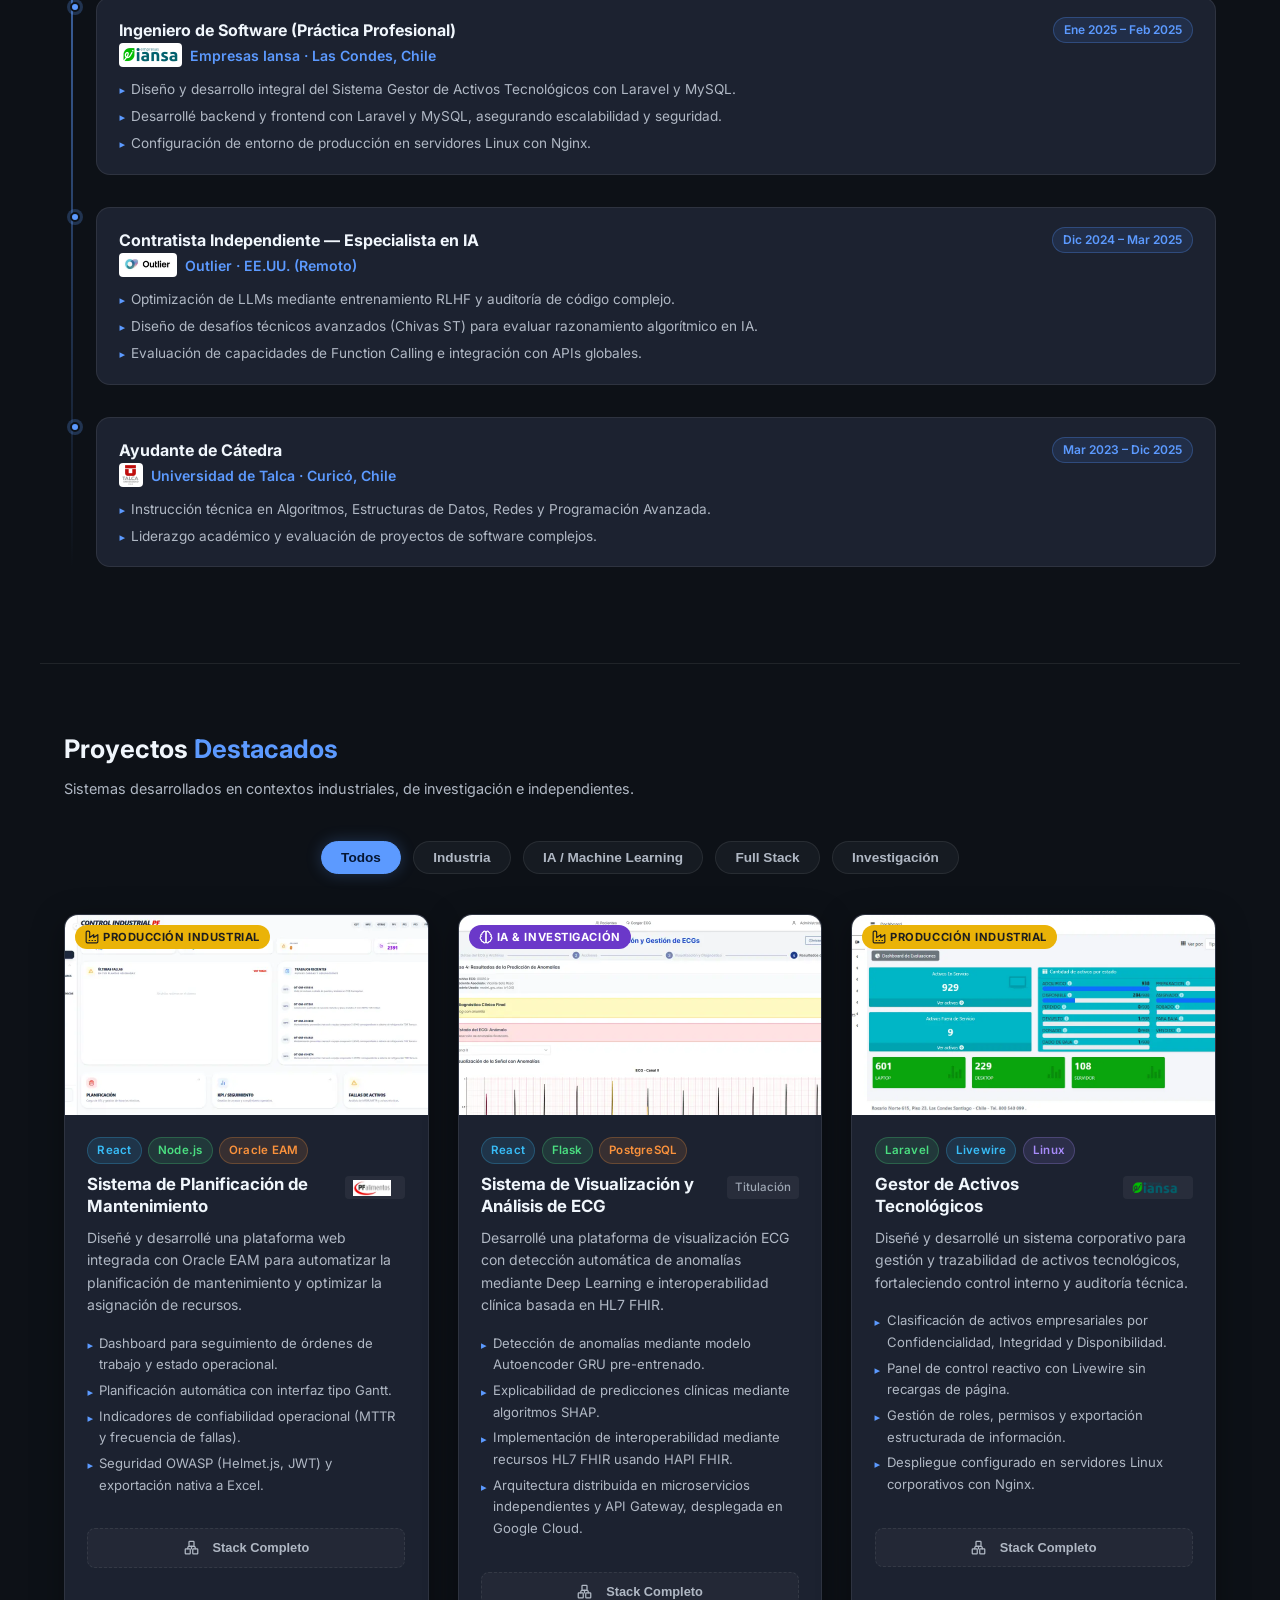
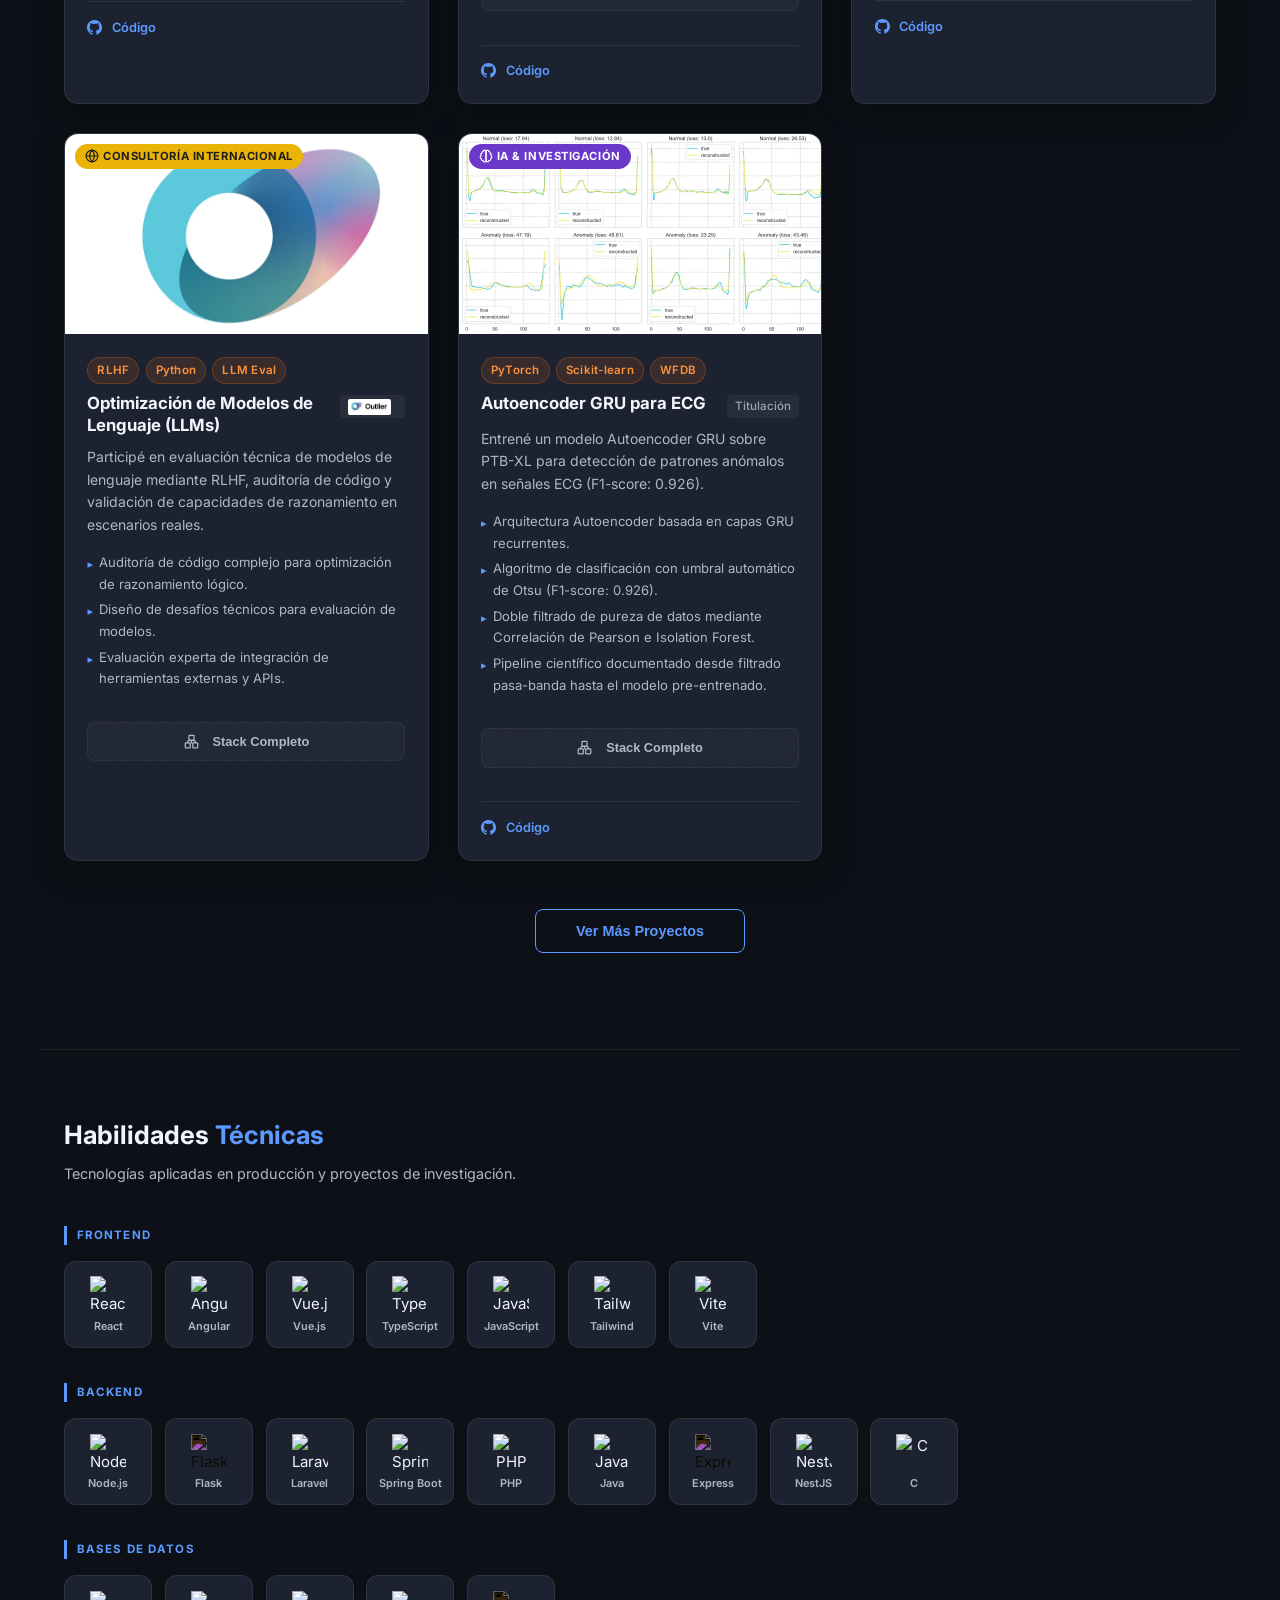
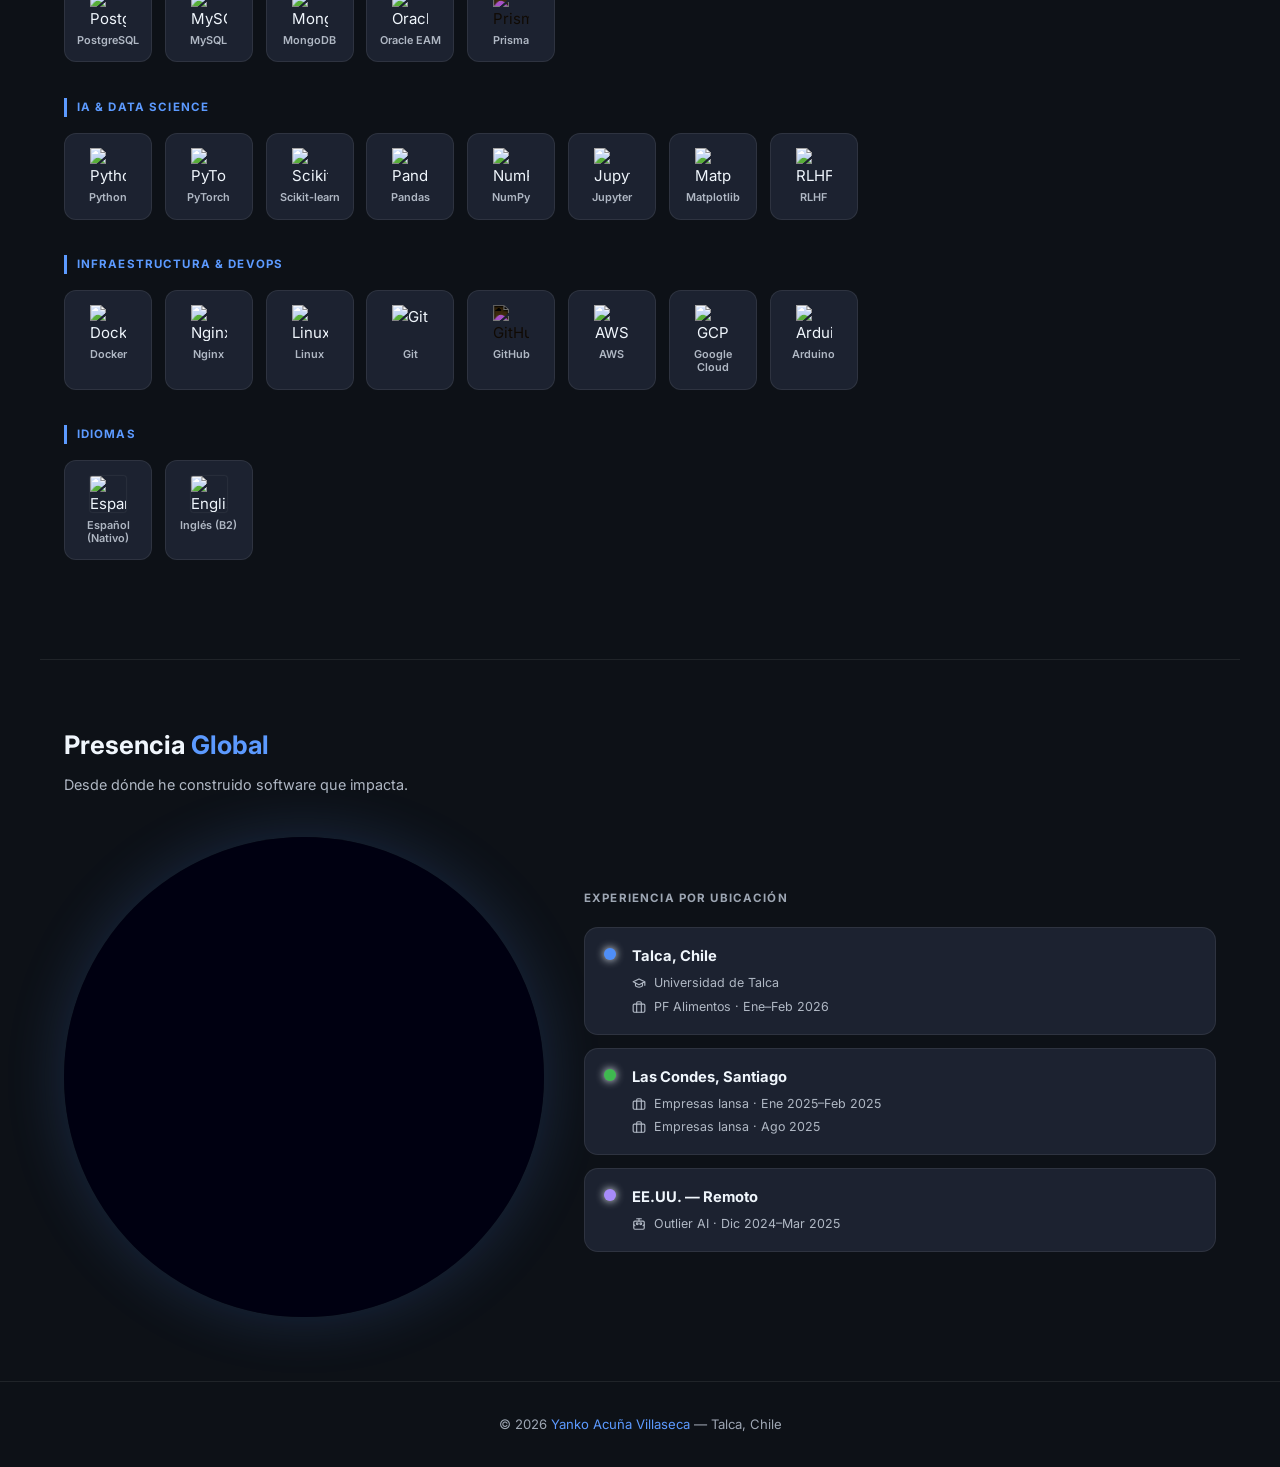
==== commit 7adcda8c: "mejora imagenes" ====
--- a/index.html
+++ b/index.html
@@ -18,14 +18,15 @@
     <meta property="og:title" content="Yanko Acuña Villaseca | Ingeniería y Software">
     <meta property="og:description"
         content="Portafolio profesional de Yanko Acuña, Ingeniero Civil en Computación especializado en IA y Full Stack.">
-    <meta property="og:image" content="https://yankoacuna.cl/imagenes/preview.png">
+    <meta property="og:image" content="https://yankoacuna.cl/imagenes/preview.webp">
 
     <meta name="twitter:card" content="summary_large_image">
     <meta name="twitter:title" content="Yanko Acuña | Ingeniero Civil en Computación">
-    <meta name="twitter:image" content="https://yankoacuna.cl/imagenes/preview.png">
+    <meta name="twitter:image" content="https://yankoacuna.cl/imagenes/preview.webp">
 
     <link rel="preconnect" href="https://fonts.googleapis.com">
     <link rel="preconnect" href="https://fonts.gstatic.com" crossorigin>
+    <link rel="preconnect" href="https://cdn.jsdelivr.net" crossorigin>
     <link rel="preload" href="https://fonts.googleapis.com/css2?family=Inter:wght@300;400;500;600;700;800&display=swap"
         as="style" onload="this.onload=null;this.rel='stylesheet'">
     <noscript>
@@ -50,21 +51,34 @@
     </noscript>
     <script type="application/ld+json">
     {
-      "@context": "https://schema.org",
-      "@type": "Person",
-      "name": "Yanko Acuña Villaseca",
-      "jobTitle": "Ingeniero Civil en Computación",
-      "address": {
-        "@type": "PostalAddress",
-        "addressLocality": "Talca",
-        "addressCountry": "CL"
-      },
-      "url": "https://yankoacuna.cl",
-      "sameAs": [
-        "https://www.linkedin.com/in/yanko-acuna-villaseca",
-        "https://github.com/yankoacuna"
-      ],
-      "knowsAbout": ["Software Engineering", "Full Stack Development", "Data Science"]
+        "@context": "https://schema.org",
+        "@graph": [
+            {
+            "@type": "Person",
+            "@id": "https://yankoacuna.cl/#person",
+            "name": "Yanko Acuña Villaseca",
+            "jobTitle": "Ingeniero Civil en Computación",
+            "url": "https://yankoacuna.cl",
+            "sameAs": [
+                "https://www.linkedin.com/in/yanko-acuna-villaseca",
+                "https://github.com/yankoacuna"
+            ],
+            "address": {
+                "@type": "PostalAddress",
+                "addressLocality": "Talca",
+                "addressRegion": "Maule",
+                "addressCountry": "CL"
+            },
+            "knowsAbout": ["Software Engineering", "Full Stack Development", "Data Science", "Artificial Intelligence"]
+            },
+            {
+            "@type": "WebSite",
+            "@id": "https://yankoacuna.cl/#website",
+            "url": "https://yankoacuna.cl",
+            "name": "Yanko Acuña Villaseca | Portafolio Profesional",
+            "publisher": { "@id": "https://yankoacuna.cl/#person" }
+            }
+        ]
     }
     </script>
 </head>
@@ -79,16 +93,23 @@
             <li><a href="#proyectos" data-i18n="nav_proj">Proyectos</a></li>
             <li><a href="#habilidades" data-i18n="nav_skills">Habilidades</a></li>
         </ul>
-        <button class="lang-btn" onclick="toggleLang()" id="langBtn">
-            <img src="https://flagcdn.com/w40/es.png" alt="ES" width="20" height="15"> ES
+        <button class="lang-btn" onclick="toggleLang()" id="langBtn" aria-label="Cambiar idioma / Change language">
+            <svg width="16" height="16" viewBox="0 0 24 24" fill="none" stroke="currentColor" stroke-width="2"
+                stroke-linecap="round" stroke-linejoin="round" style="margin-right:6px; vertical-align: middle;">
+                <circle cx="12" cy="12" r="10"></circle>
+                <line x1="2" y1="12" x2="22" y2="12"></line>
+                <path d="M12 2a15.3 15.3 0 0 1 4 10 15.3 15.3 0 0 1-4 10 15.3 15.3 0 0 1-4-10 15.3 15.3 0 0 1 4-10z">
+                </path>
+            </svg>
+            <span id="langText" style="font-weight: 600; font-size: 0.85rem;">ES</span>
         </button>
     </nav>
 
     <header class="hero">
         <p class="subtitle" data-i18n="subtitle">Ingeniero Civil en Computación</p>
         <h1>Yanko Acuña Villaseca</h1>
-        <p data-i18n="heroDesc">Full Stack Developer & Data Science enthusiastic. Especializado en arquitecturas
-            escalables, IA aplicada y digitalización industrial.</p>
+        <p data-i18n="heroDesc">Ingeniero Civil en Computación con Minor en Ciencia de Datos. Especializado en
+            desarrollo Full Stack y entrenamiento de modelos de IA.</p>
 
         <div class="social-links">
             <a href="https://www.linkedin.com/in/yanko-acuna-villaseca" target="_blank">
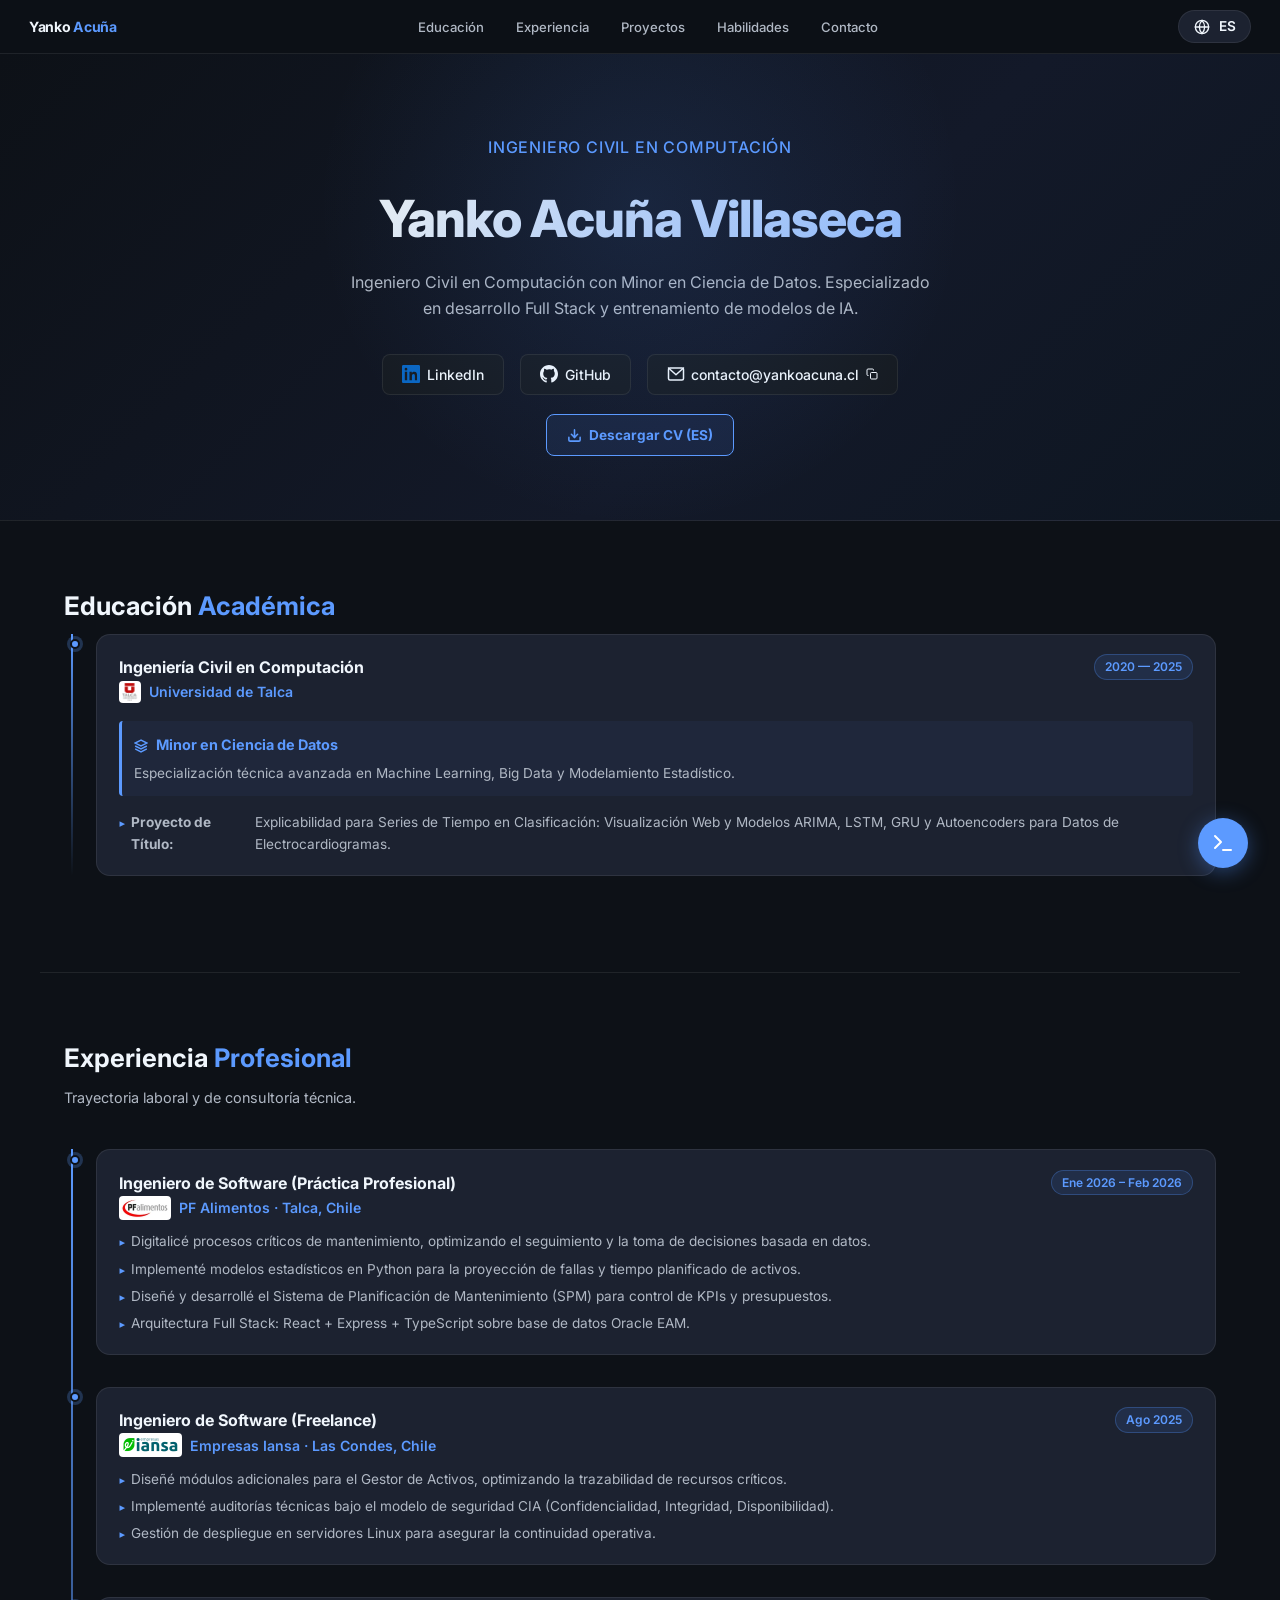
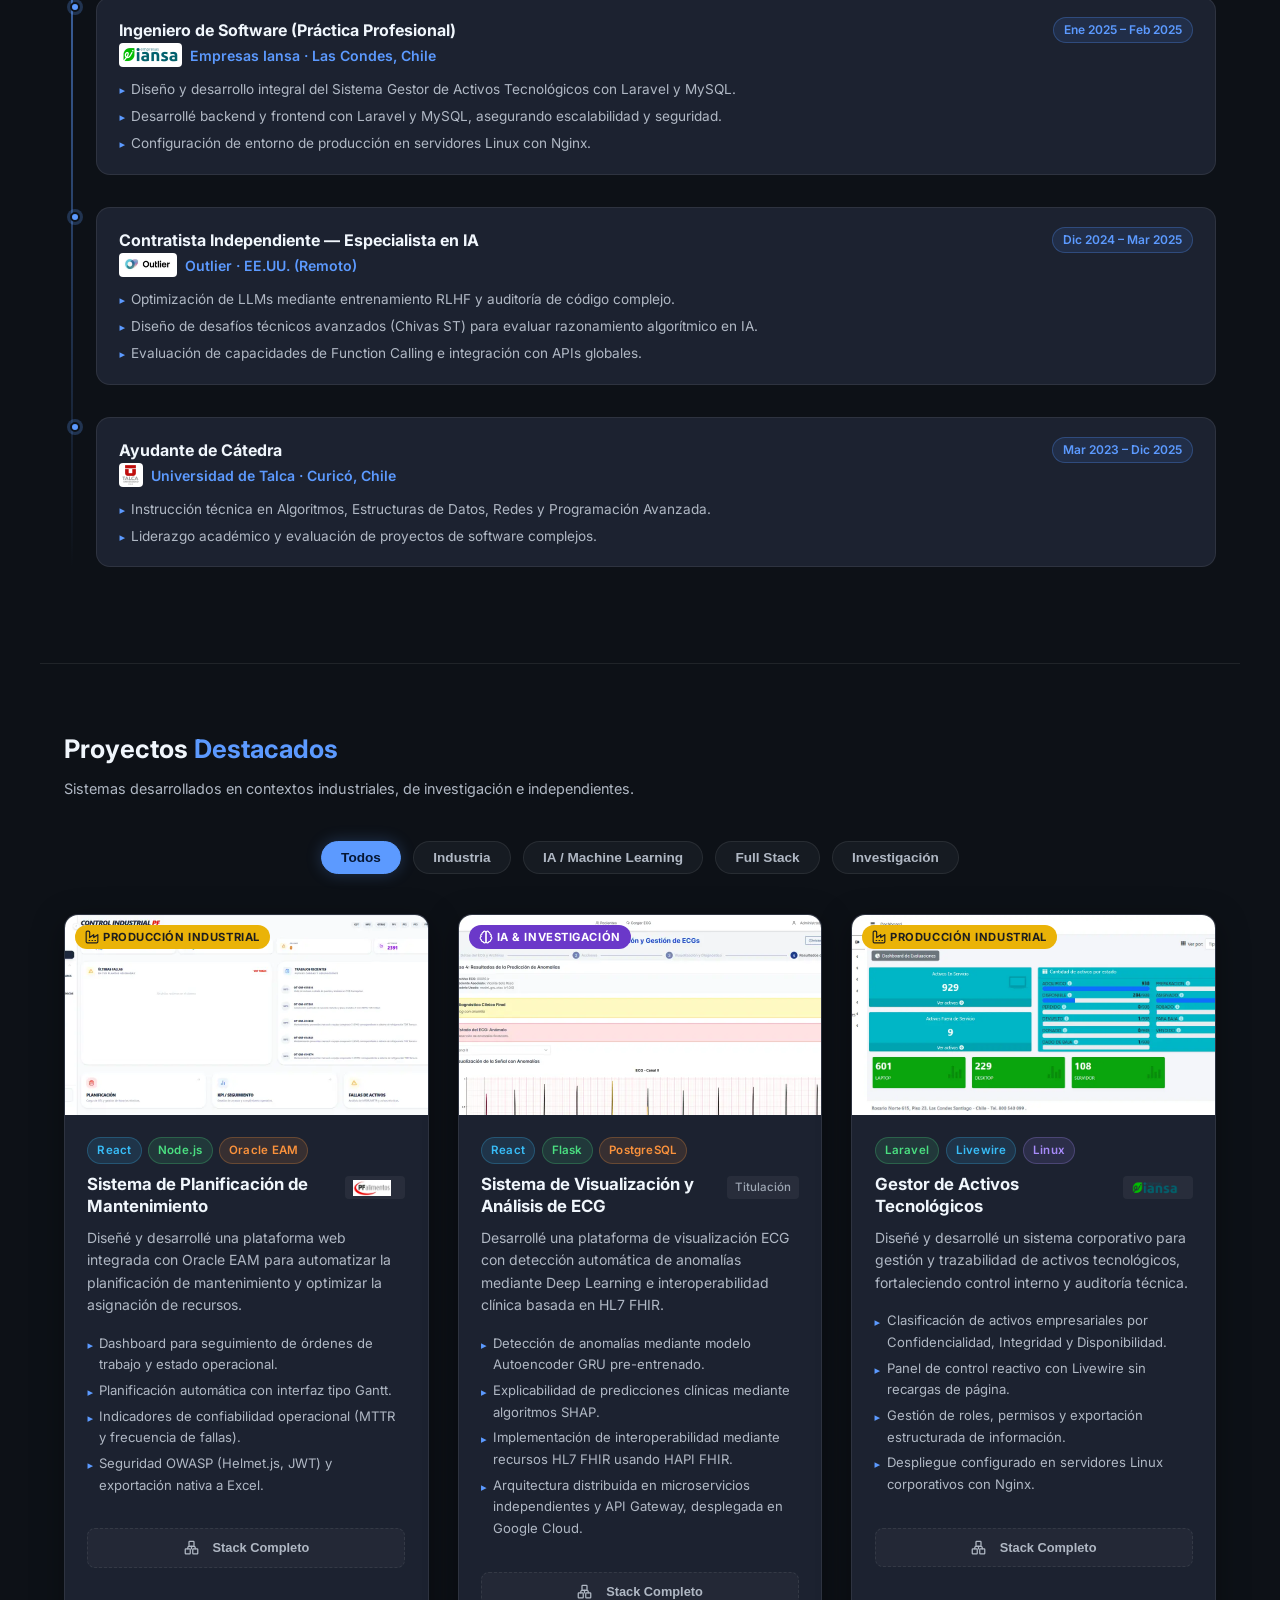
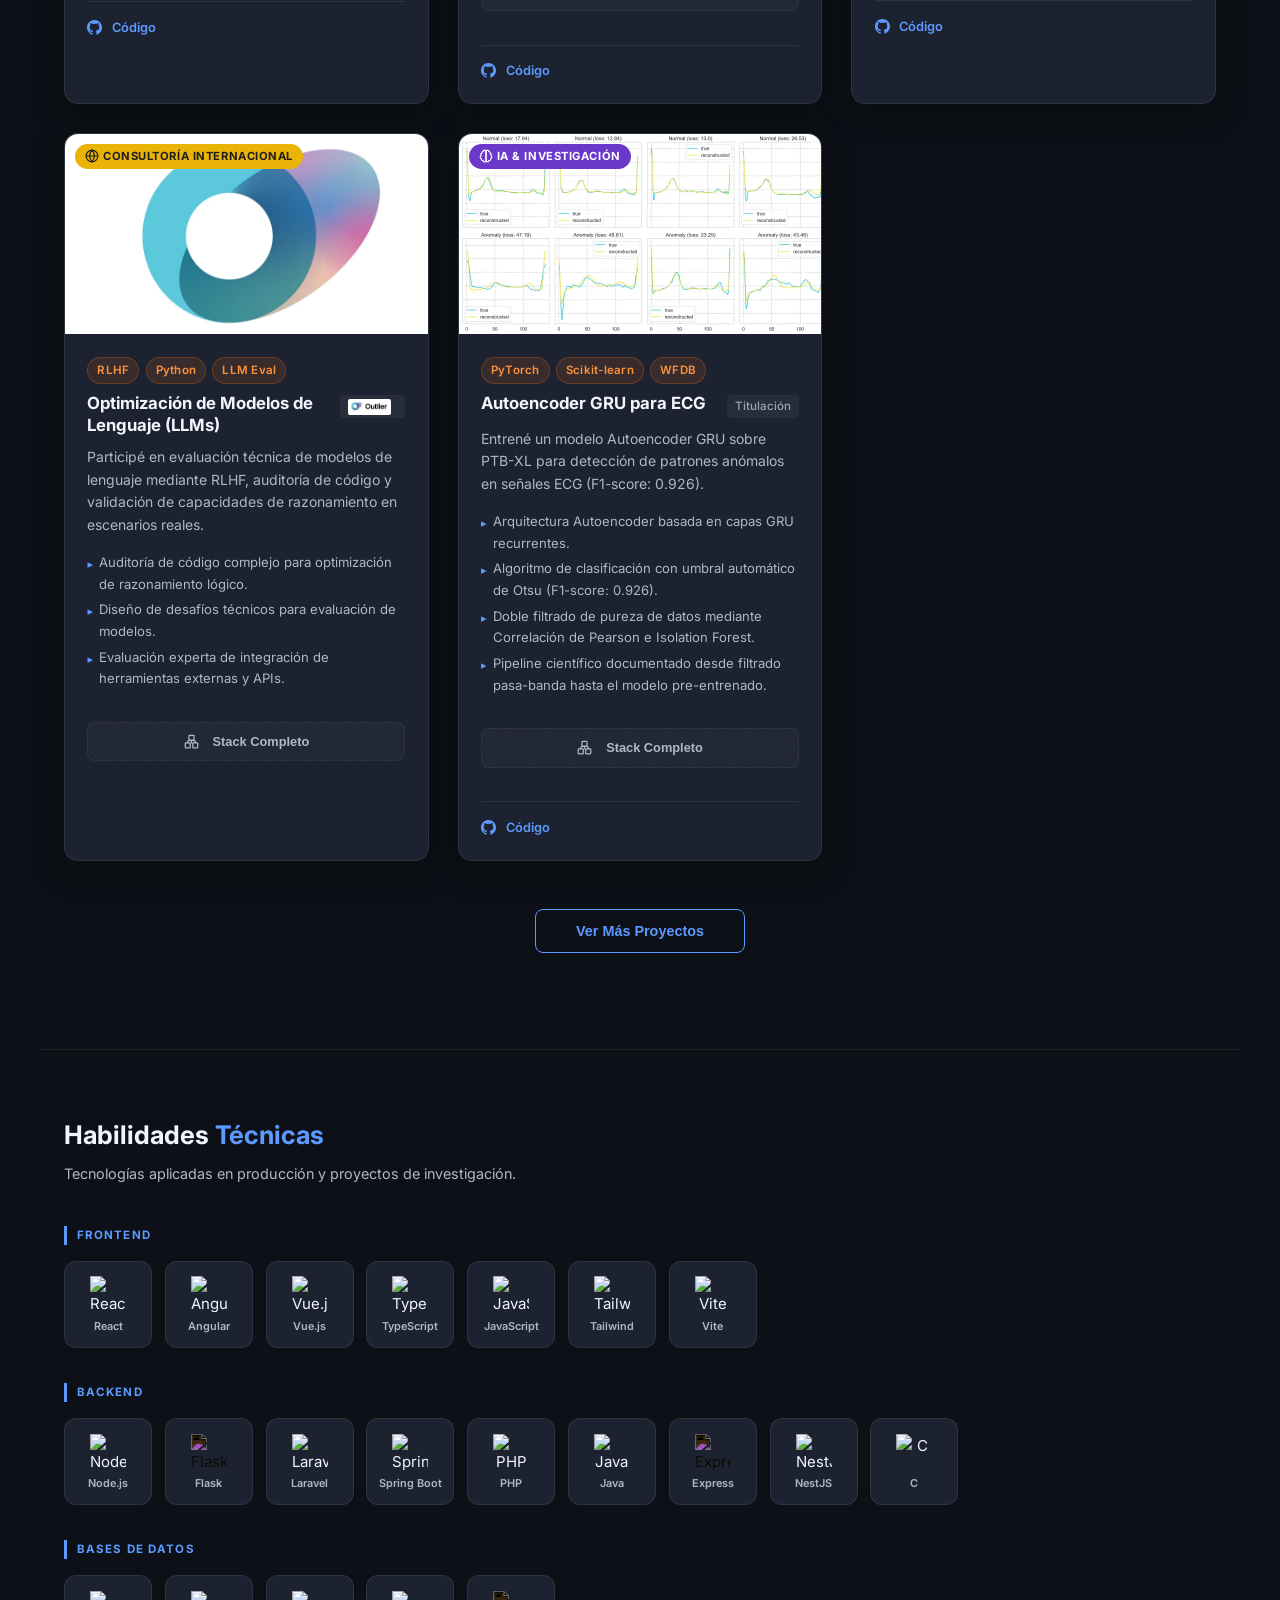
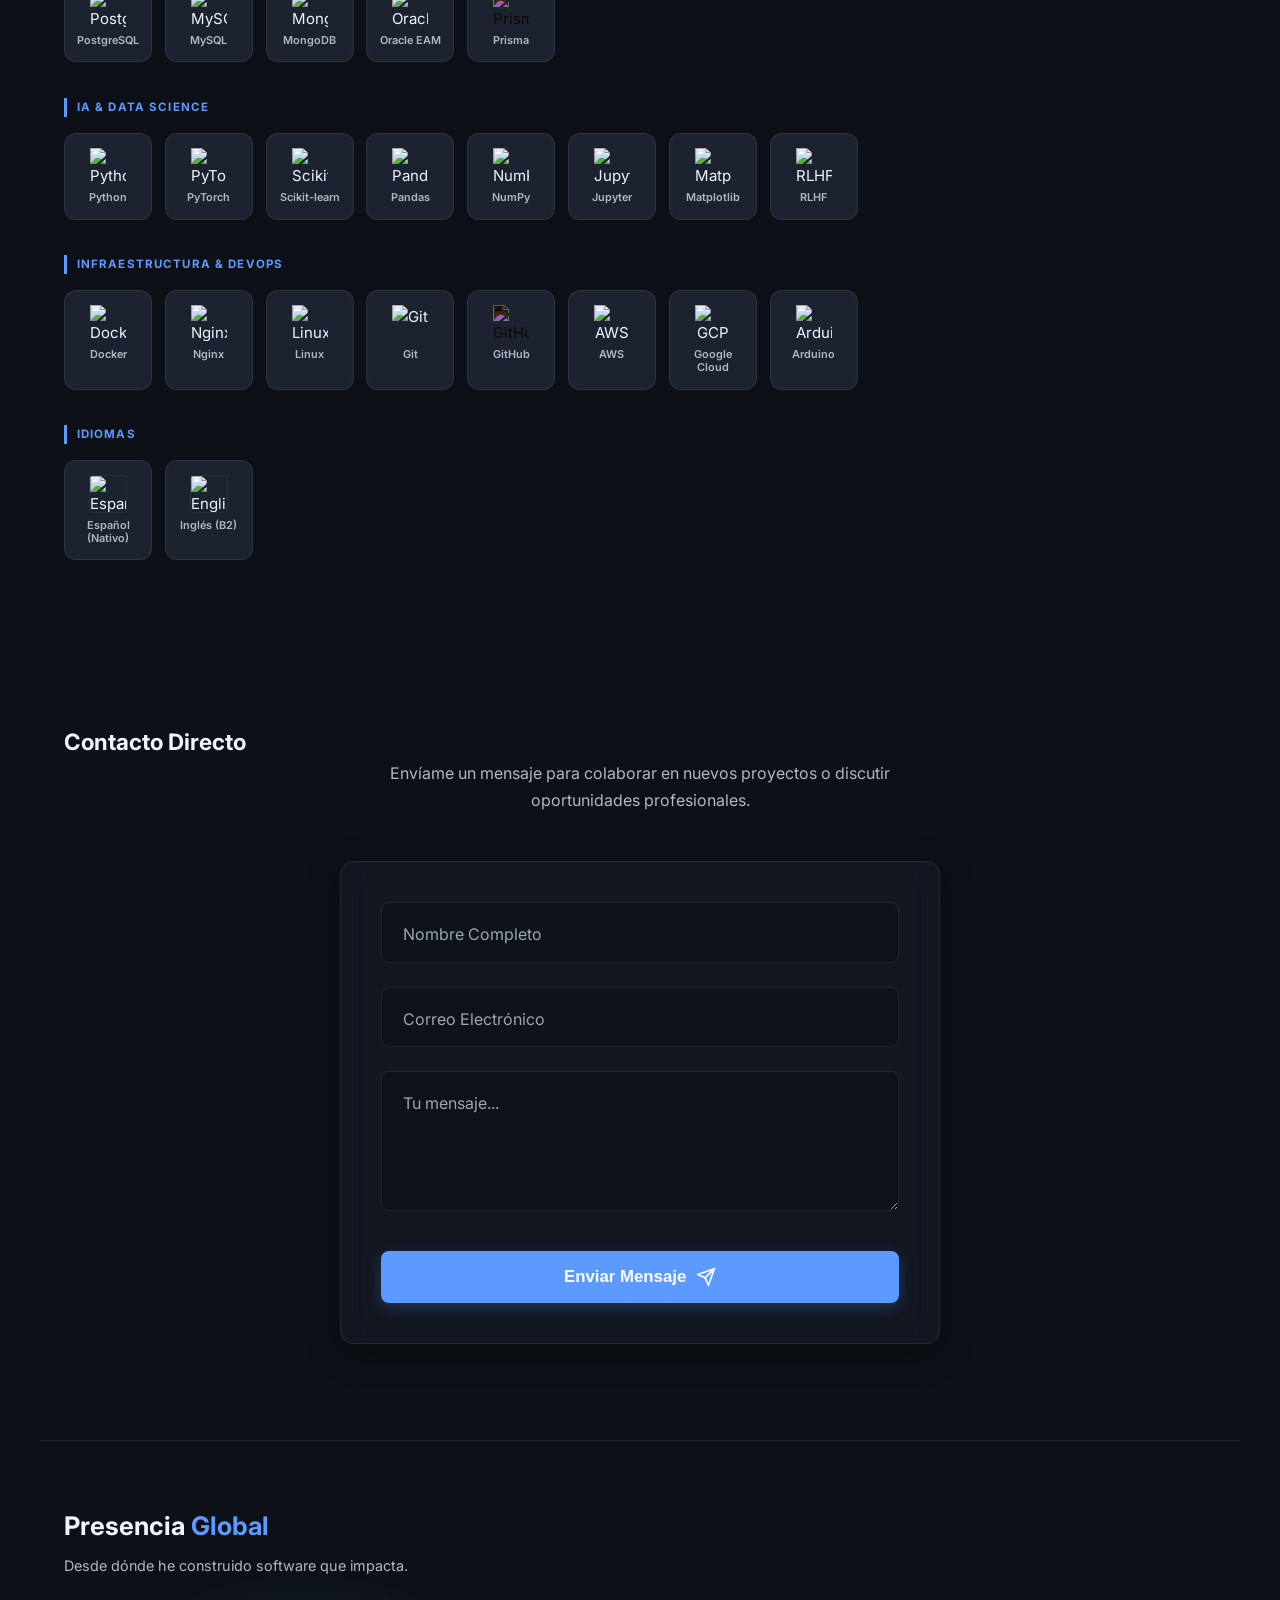
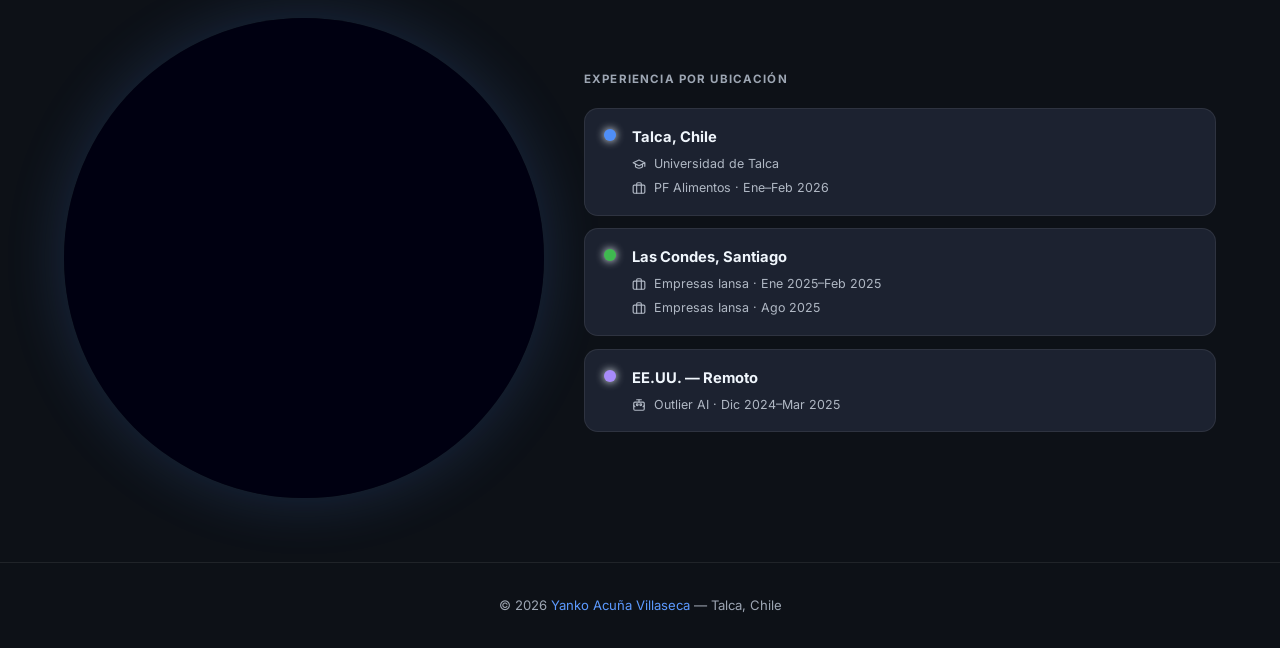
==== commit 548917c9: "Formulario de contacto" ====
--- a/index.html
+++ b/index.html
@@ -44,10 +44,12 @@
     <link rel="stylesheet" href="css/projects.css" media="print" onload="this.media='all'">
     <link rel="stylesheet" href="css/skills.css" media="print" onload="this.media='all'">
     <link rel="stylesheet" href="css/timeline.css" media="print" onload="this.media='all'">
+    <link rel="stylesheet" href="css/contacto.css" media="print" onload="this.media='all'">
     <noscript>
         <link rel="stylesheet" href="css/projects.css">
         <link rel="stylesheet" href="css/skills.css">
         <link rel="stylesheet" href="css/timeline.css">
+        <link rel="stylesheet" href="css/contacto.css">
     </noscript>
     <script type="application/ld+json">
     {
@@ -92,6 +94,7 @@
             <li><a href="#experiencia" data-i18n="nav_exp">Experiencia</a></li>
             <li><a href="#proyectos" data-i18n="nav_proj">Proyectos</a></li>
             <li><a href="#habilidades" data-i18n="nav_skills">Habilidades</a></li>
+            <li><a href="#contacto" data-i18n="nav_contact">Contacto</a></li>
         </ul>
         <button class="lang-btn" onclick="toggleLang()" id="langBtn" aria-label="Cambiar idioma / Change language">
             <svg width="16" height="16" viewBox="0 0 24 24" fill="none" stroke="currentColor" stroke-width="2"
@@ -170,6 +173,7 @@
         <div id="experiencia-placeholder"></div>
         <div id="proyectos-placeholder"></div>
         <div id="habilidades-placeholder"></div>
+        <div id="contacto-placeholder"></div>
         <div id="globo-placeholder"></div>
     </main>
 
--- a/css/contacto.css
+++ b/css/contacto.css
@@ -0,0 +1,155 @@
+/* ─── CONTACT FORM STYLES ─────────────────────────── */
+.contact-container {
+    display: flex;
+    justify-content: center;
+    align-items: center;
+    padding: 2rem 1rem;
+    margin-top: 1rem;
+}
+
+.contact-glass-card {
+    background: rgba(28, 34, 48, 0.4);
+    backdrop-filter: blur(12px);
+    -webkit-backdrop-filter: blur(12px);
+    border: 1px solid var(--border);
+    border-radius: var(--radius);
+    padding: 2.5rem;
+    width: 100%;
+    max-width: 600px;
+    box-shadow: var(--shadow);
+    transition: transform 0.3s ease, border-color 0.3s ease;
+}
+
+.contact-glass-card:hover {
+    border-color: var(--border-hover);
+    transform: translateY(-2px);
+    box-shadow: 0 12px 40px rgba(0, 0, 0, 0.4), 0 0 20px var(--accent-glow);
+}
+
+.contact-form {
+    display: flex;
+    flex-direction: column;
+    gap: 1.5rem;
+}
+
+.form-group {
+    position: relative;
+    width: 100%;
+}
+
+.form-group input,
+.form-group textarea {
+    width: 100%;
+    padding: 1.2rem 1rem;
+    background: rgba(13, 17, 23, 0.6);
+    border: 1px solid var(--border);
+    border-radius: 8px;
+    color: var(--text-primary);
+    font-size: 1rem;
+    font-family: inherit;
+    outline: none;
+    transition: all 0.3s ease;
+    resize: vertical;
+}
+
+/* Scrollbar para el textarea */
+.form-group textarea::-webkit-scrollbar {
+    width: 8px;
+}
+.form-group textarea::-webkit-scrollbar-thumb {
+    background: var(--border-hover);
+    border-radius: 4px;
+}
+
+.form-group label {
+    position: absolute;
+    top: 1.2rem;
+    left: 1.2rem;
+    color: var(--text-muted);
+    font-size: 1rem;
+    pointer-events: none;
+    transition: all 0.2s ease;
+    background: transparent;
+    padding: 0 0.2rem;
+}
+
+/* Floating label effect */
+.form-group input:focus,
+.form-group textarea:focus,
+.form-group input:not(:placeholder-shown),
+.form-group textarea:not(:placeholder-shown) {
+    border-color: var(--accent);
+    box-shadow: 0 0 0 1px var(--accent);
+}
+
+.form-group input:focus + label,
+.form-group textarea:focus + label,
+.form-group input:not(:placeholder-shown) + label,
+.form-group textarea:not(:placeholder-shown) + label {
+    top: -0.6rem;
+    left: 0.8rem;
+    font-size: 0.8rem;
+    color: var(--accent);
+    background: var(--bg-primary); /* Blend with the background of the input slightly */
+    border-radius: 4px;
+}
+
+.input-highlight {
+    position: absolute;
+    bottom: 0;
+    left: 50%;
+    width: 0;
+    height: 2px;
+    background: var(--accent);
+    transition: width 0.3s ease, left 0.3s ease;
+    border-radius: 0 0 8px 8px;
+}
+
+.form-group input:focus ~ .input-highlight,
+.form-group textarea:focus ~ .input-highlight {
+    width: 100%;
+    left: 0;
+}
+
+.contact-submit-btn {
+    display: inline-flex;
+    align-items: center;
+    justify-content: center;
+    gap: 0.6rem;
+    padding: 1rem 2rem;
+    border-radius: 8px;
+    border: none;
+    background: var(--accent);
+    color: #fff;
+    font-size: 1.05rem;
+    font-weight: 700;
+    cursor: pointer;
+    transition: all 0.3s ease;
+    box-shadow: 0 4px 15px var(--accent-glow);
+    margin-top: 0.5rem;
+}
+
+.contact-submit-btn:hover {
+    background: #3a75d1;
+    transform: translateY(-2px);
+    box-shadow: 0 6px 20px rgba(92, 154, 255, 0.4);
+}
+
+.contact-submit-btn svg {
+    transition: transform 0.3s ease;
+}
+
+.contact-submit-btn:hover svg {
+    transform: translate(3px, -3px) scale(1.1);
+}
+
+.contact-submit-btn:active {
+    transform: translateY(0);
+    box-shadow: 0 2px 10px rgba(92, 154, 255, 0.2);
+}
+
+@media (max-width: 768px) {
+    .contact-glass-card {
+        padding: 1.5rem;
+    }
+}
--- a/css/contacto.css
+++ b/css/contacto.css
@@ -0,0 +1,155 @@
+/* ─── CONTACT FORM STYLES ─────────────────────────── */
+.contact-container {
+    display: flex;
+    justify-content: center;
+    align-items: center;
+    padding: 2rem 1rem;
+    margin-top: 1rem;
+}
+
+.contact-glass-card {
+    background: rgba(28, 34, 48, 0.4);
+    backdrop-filter: blur(12px);
+    -webkit-backdrop-filter: blur(12px);
+    border: 1px solid var(--border);
+    border-radius: var(--radius);
+    padding: 2.5rem;
+    width: 100%;
+    max-width: 600px;
+    box-shadow: var(--shadow);
+    transition: transform 0.3s ease, border-color 0.3s ease;
+}
+
+.contact-glass-card:hover {
+    border-color: var(--border-hover);
+    transform: translateY(-2px);
+    box-shadow: 0 12px 40px rgba(0, 0, 0, 0.4), 0 0 20px var(--accent-glow);
+}
+
+.contact-form {
+    display: flex;
+    flex-direction: column;
+    gap: 1.5rem;
+}
+
+.form-group {
+    position: relative;
+    width: 100%;
+}
+
+.form-group input,
+.form-group textarea {
+    width: 100%;
+    padding: 1.2rem 1rem;
+    background: rgba(13, 17, 23, 0.6);
+    border: 1px solid var(--border);
+    border-radius: 8px;
+    color: var(--text-primary);
+    font-size: 1rem;
+    font-family: inherit;
+    outline: none;
+    transition: all 0.3s ease;
+    resize: vertical;
+}
+
+/* Scrollbar para el textarea */
+.form-group textarea::-webkit-scrollbar {
+    width: 8px;
+}
+.form-group textarea::-webkit-scrollbar-thumb {
+    background: var(--border-hover);
+    border-radius: 4px;
+}
+
+.form-group label {
+    position: absolute;
+    top: 1.2rem;
+    left: 1.2rem;
+    color: var(--text-muted);
+    font-size: 1rem;
+    pointer-events: none;
+    transition: all 0.2s ease;
+    background: transparent;
+    padding: 0 0.2rem;
+}
+
+/* Floating label effect */
+.form-group input:focus,
+.form-group textarea:focus,
+.form-group input:not(:placeholder-shown),
+.form-group textarea:not(:placeholder-shown) {
+    border-color: var(--accent);
+    box-shadow: 0 0 0 1px var(--accent);
+}
+
+.form-group input:focus + label,
+.form-group textarea:focus + label,
+.form-group input:not(:placeholder-shown) + label,
+.form-group textarea:not(:placeholder-shown) + label {
+    top: -0.6rem;
+    left: 0.8rem;
+    font-size: 0.8rem;
+    color: var(--accent);
+    background: var(--bg-primary); /* Blend with the background of the input slightly */
+    border-radius: 4px;
+}
+
+.input-highlight {
+    position: absolute;
+    bottom: 0;
+    left: 50%;
+    width: 0;
+    height: 2px;
+    background: var(--accent);
+    transition: width 0.3s ease, left 0.3s ease;
+    border-radius: 0 0 8px 8px;
+}
+
+.form-group input:focus ~ .input-highlight,
+.form-group textarea:focus ~ .input-highlight {
+    width: 100%;
+    left: 0;
+}
+
+.contact-submit-btn {
+    display: inline-flex;
+    align-items: center;
+    justify-content: center;
+    gap: 0.6rem;
+    padding: 1rem 2rem;
+    border-radius: 8px;
+    border: none;
+    background: var(--accent);
+    color: #fff;
+    font-size: 1.05rem;
+    font-weight: 700;
+    cursor: pointer;
+    transition: all 0.3s ease;
+    box-shadow: 0 4px 15px var(--accent-glow);
+    margin-top: 0.5rem;
+}
+
+.contact-submit-btn:hover {
+    background: #3a75d1;
+    transform: translateY(-2px);
+    box-shadow: 0 6px 20px rgba(92, 154, 255, 0.4);
+}
+
+.contact-submit-btn svg {
+    transition: transform 0.3s ease;
+}
+
+.contact-submit-btn:hover svg {
+    transform: translate(3px, -3px) scale(1.1);
+}
+
+.contact-submit-btn:active {
+    transform: translateY(0);
+    box-shadow: 0 2px 10px rgba(92, 154, 255, 0.2);
+}
+
+@media (max-width: 768px) {
+    .contact-glass-card {
+        padding: 1.5rem;
+    }
+}
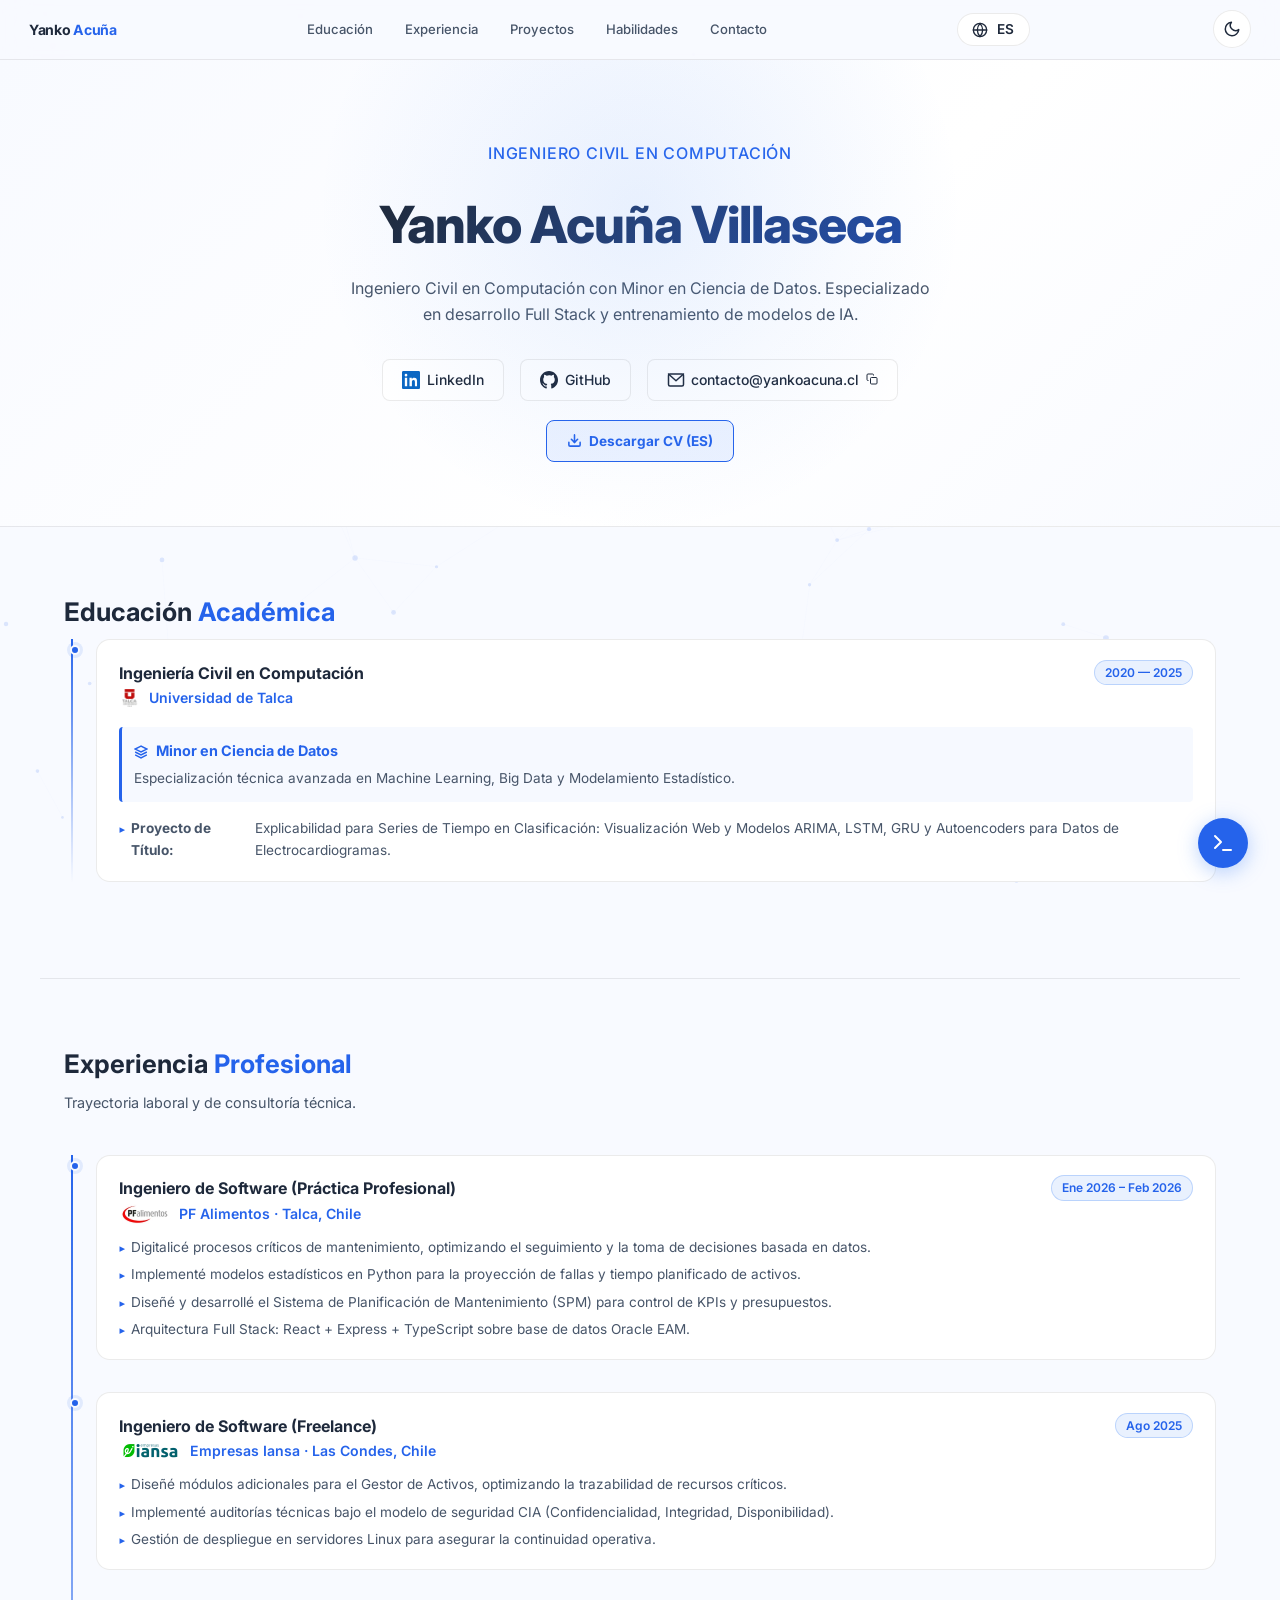
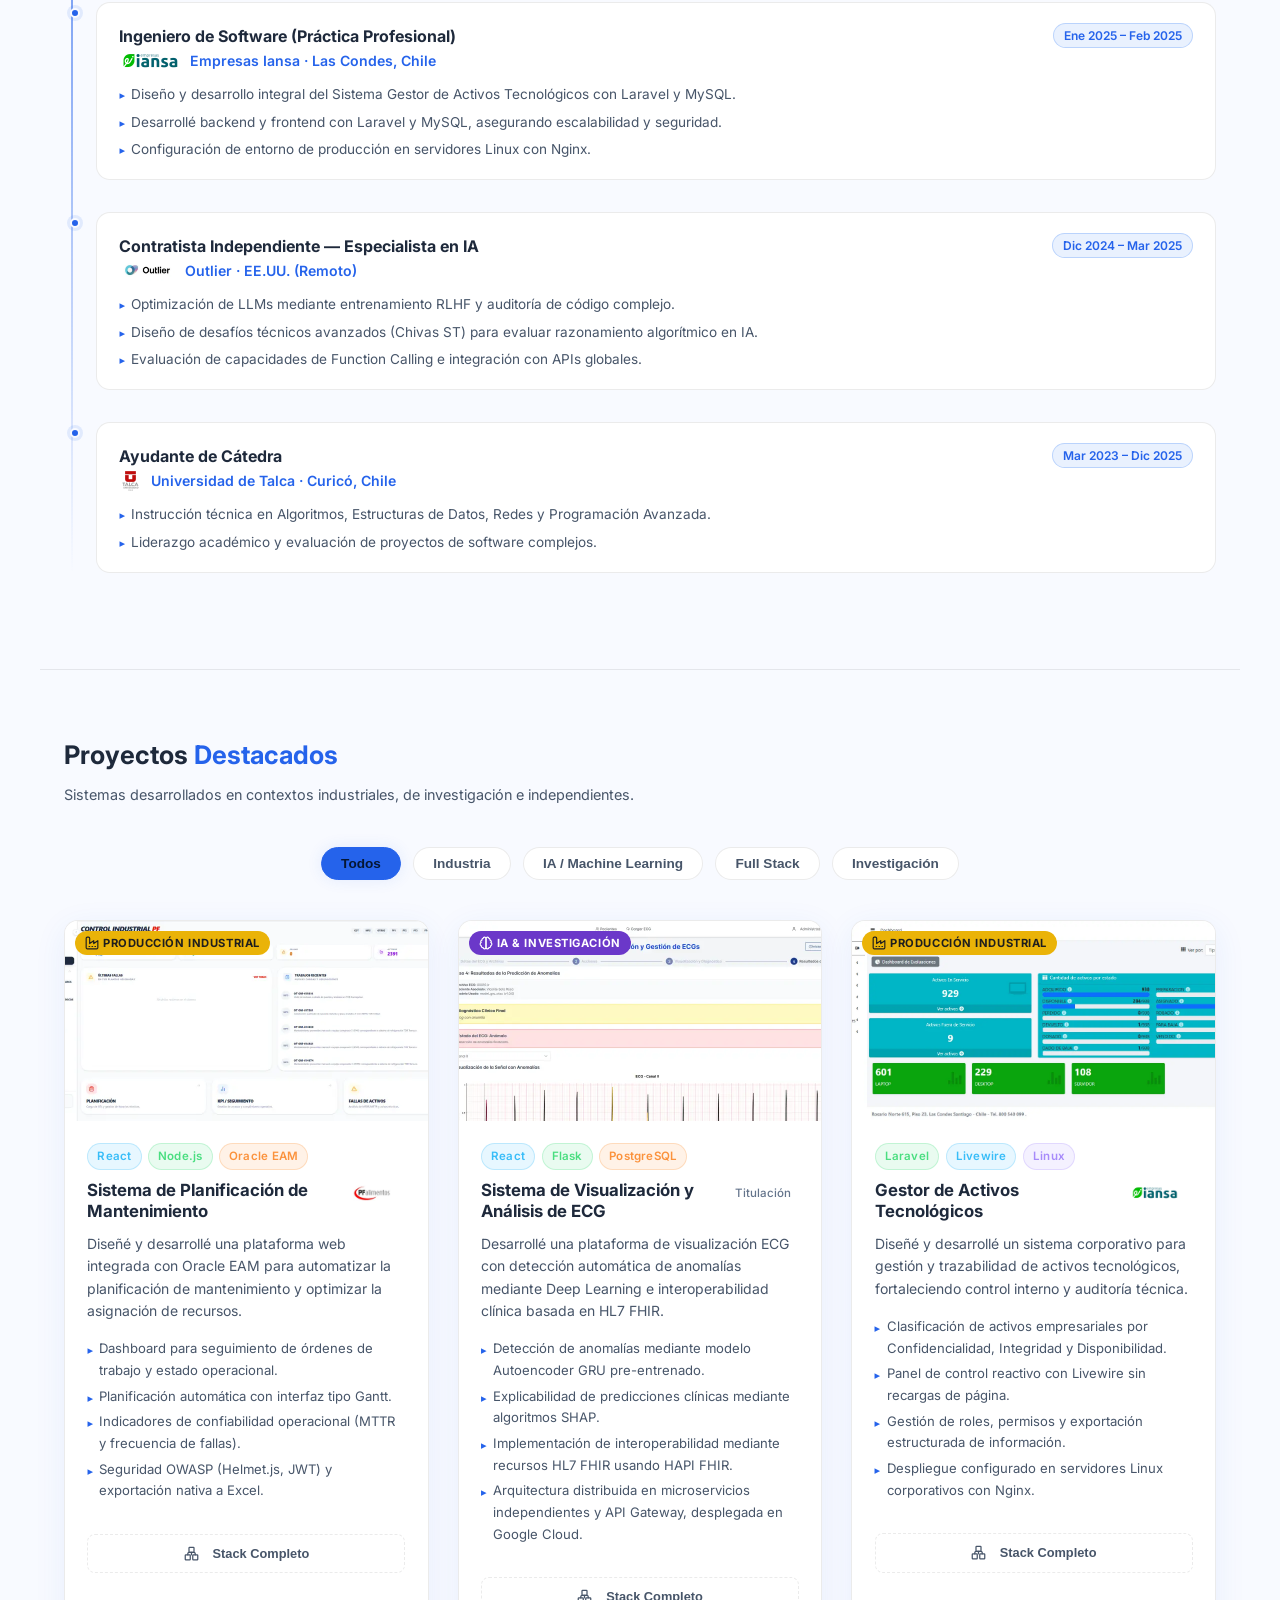
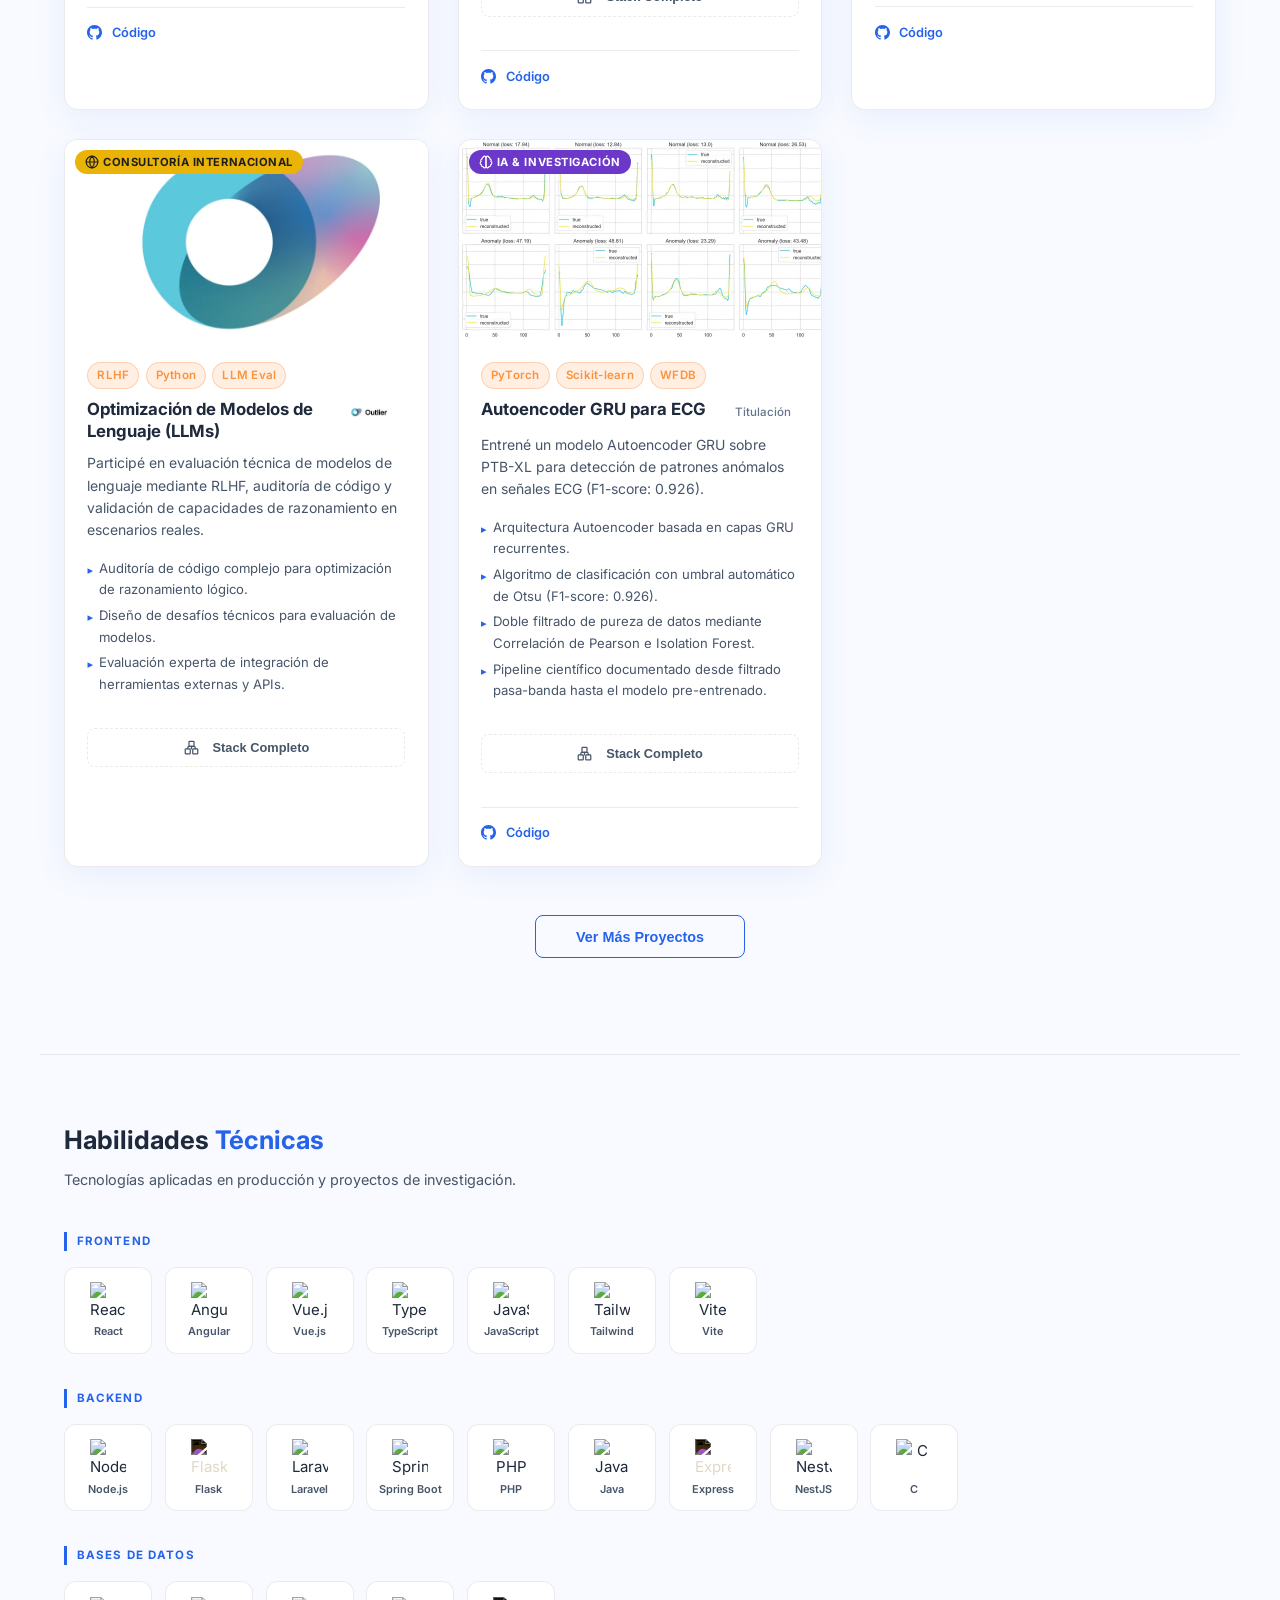
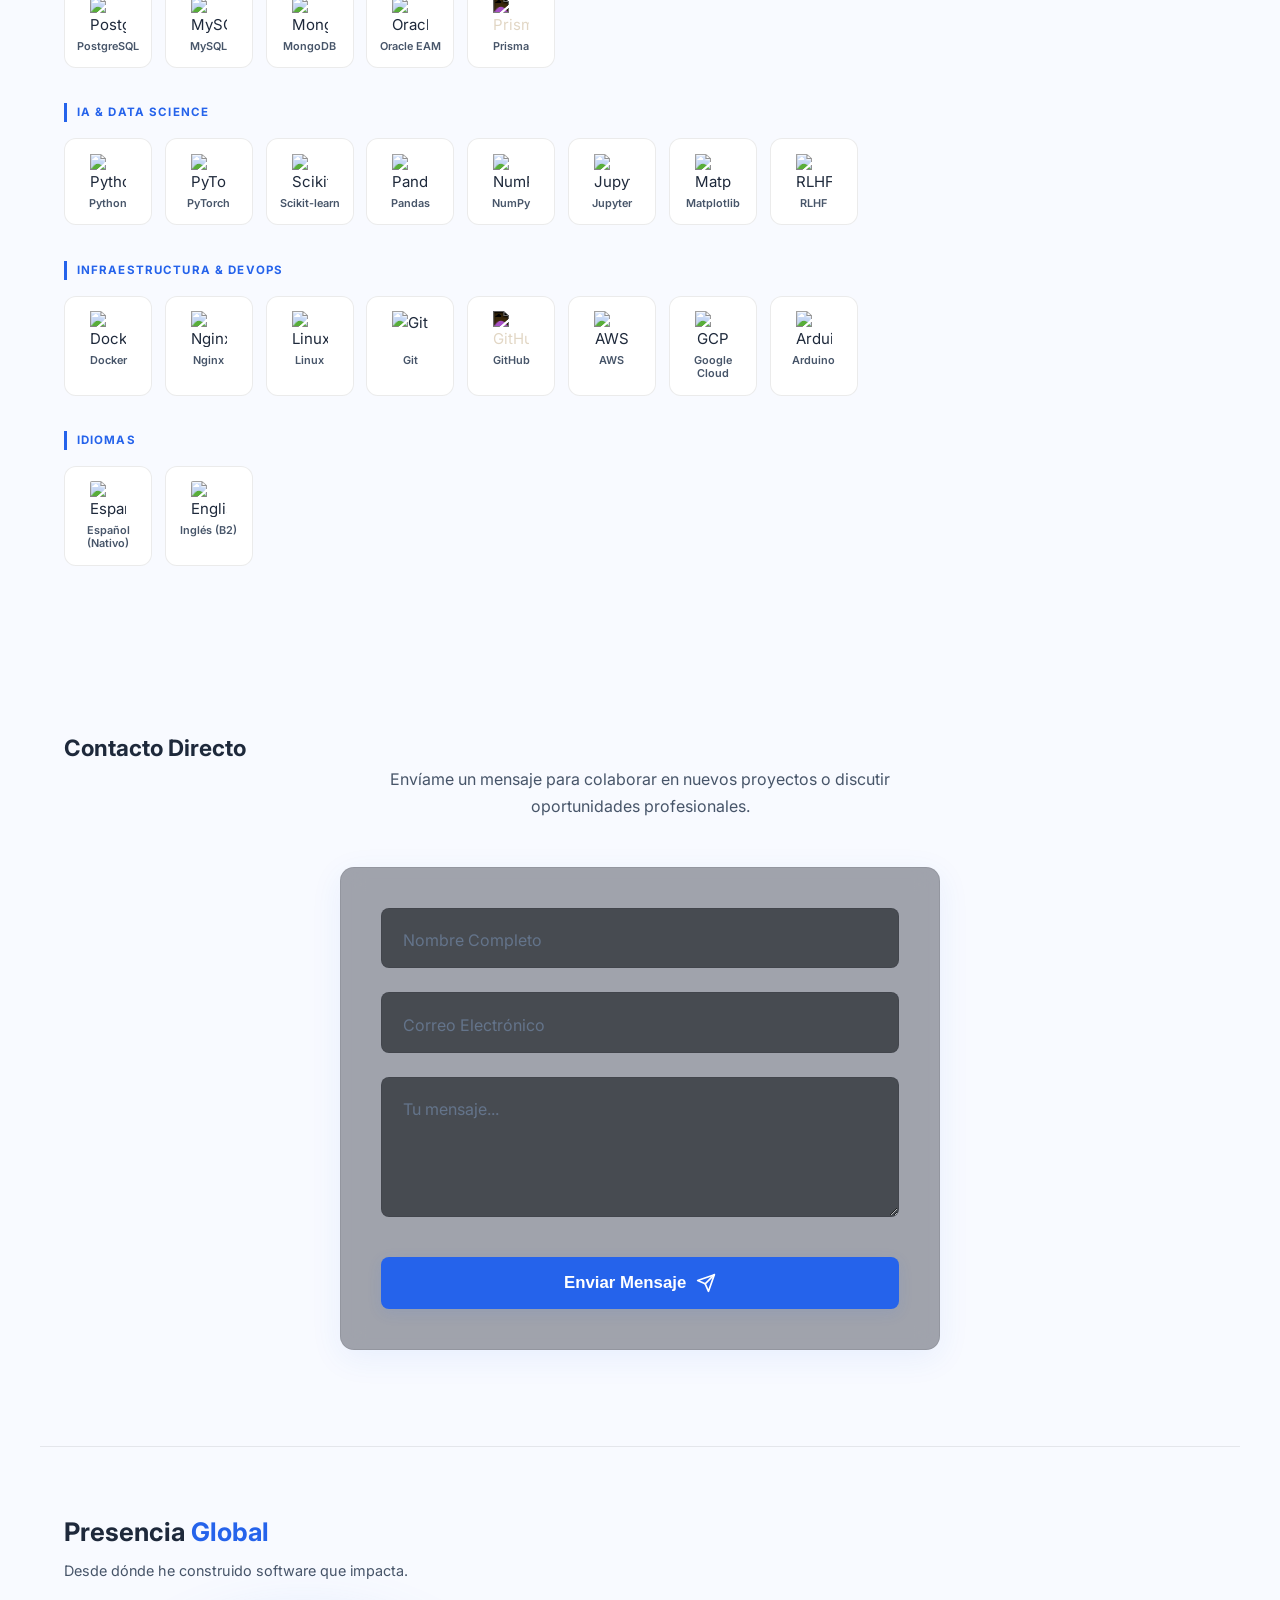
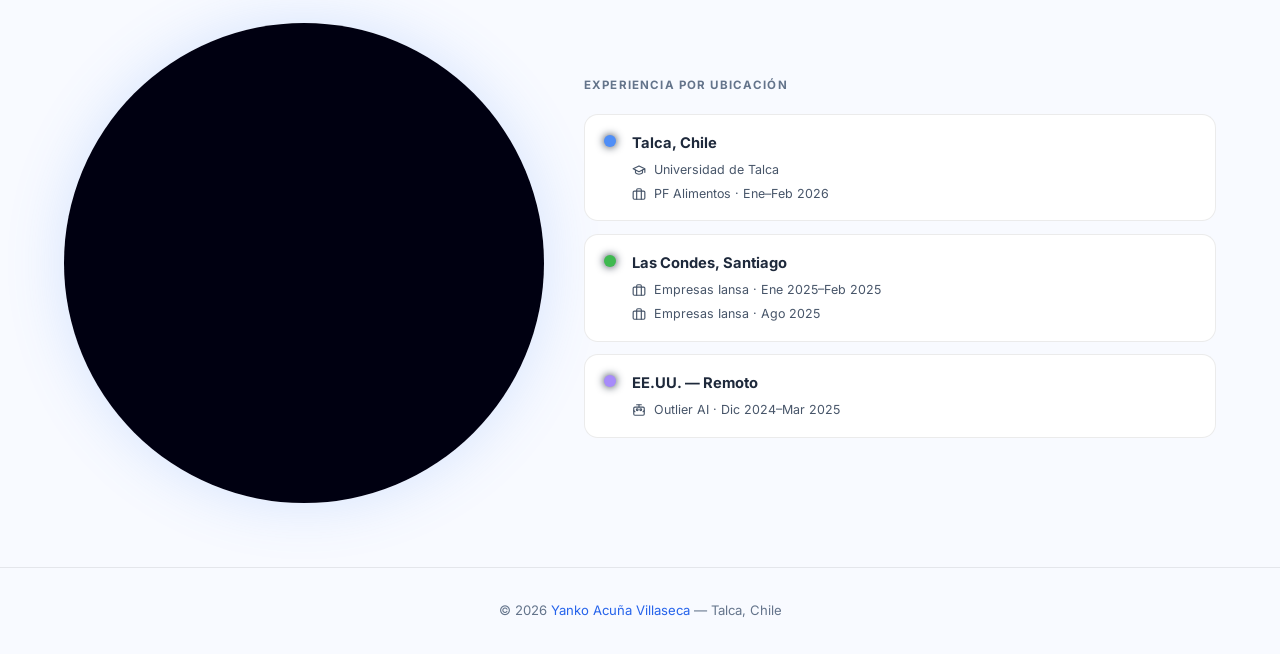
==== commit aafd986f: "modo claro/oscuro" ====
--- a/index.html
+++ b/index.html
@@ -86,6 +86,7 @@
 </head>
 
 <body>
+    <canvas id="bg-canvas"></canvas>
 
     <nav class="top-nav">
         <a class="nav-brand" href="#">Yanko <span>Acuña</span></a>
@@ -106,6 +107,24 @@
             </svg>
             <span id="langText" style="font-weight: 600; font-size: 0.85rem;">ES</span>
         </button>
+        <button class="theme-btn" onclick="toggleTheme()" id="themeBtn" aria-label="Cambiar tema / Change theme">
+            <svg class="sun-icon" width="18" height="18" viewBox="0 0 24 24" fill="none" stroke="currentColor" stroke-width="2"
+                stroke-linecap="round" stroke-linejoin="round">
+                <circle cx="12" cy="12" r="5"></circle>
+                <line x1="12" y1="1" x2="12" y2="3"></line>
+                <line x1="12" y1="21" x2="12" y2="23"></line>
+                <line x1="4.22" y1="4.22" x2="5.64" y2="5.64"></line>
+                <line x1="18.36" y1="18.36" x2="19.78" y2="19.78"></line>
+                <line x1="1" y1="12" x2="3" y2="12"></line>
+                <line x1="21" y1="12" x2="23" y2="12"></line>
+                <line x1="4.22" y1="19.78" x2="5.64" y2="18.36"></line>
+                <line x1="18.36" y1="5.64" x2="19.78" y2="4.22"></line>
+            </svg>
+            <svg class="moon-icon" width="18" height="18" viewBox="0 0 24 24" fill="none" stroke="currentColor" stroke-width="2"
+                stroke-linecap="round" stroke-linejoin="round" style="display:none;">
+                <path d="M21 12.79A9 9 0 1 1 11.21 3 7 7 0 0 0 21 12.79z"></path>
+            </svg>
+        </button>
     </nav>
 
     <header class="hero">
@@ -183,6 +202,7 @@
 
     <script src="js/main.js" defer></script>
     <script src="js/terminal.js" defer></script>
+    <script src="js/background.js" defer></script>
 
 </body>
 
--- a/css/variables.css
+++ b/css/variables.css
@@ -17,6 +17,28 @@
     --border-hover: rgba(79, 142, 247, 0.6);
     --radius: 14px;
     --shadow: 0 8px 32px rgba(0, 0, 0, 0.35);
+    --bg-nav: rgba(13, 17, 23, 0.85);
+}
+
+.light-theme {
+    --bg-primary: #f8faff;
+    --bg-secondary: #ffffff;
+    --bg-card: #ffffff;
+    --bg-card-hover: #f0f4ff;
+    --accent: #2563eb;
+    --accent-glow: rgba(37, 99, 235, 0.1);
+    --accent-2: #8b5cf6;
+    --green: #22c55e;
+    --orange: #f97316;
+    --red: #ef4444;
+    --cyan: #06b6d4;
+    --text-primary: #1e293b;
+    --text-secondary: #475569;
+    --text-muted: #64748b;
+    --border: rgba(0, 0, 0, 0.08);
+    --border-hover: rgba(37, 99, 235, 0.4);
+    --shadow: 0 8px 32px rgba(37, 99, 235, 0.08);
+    --bg-nav: rgba(248, 250, 255, 0.85);
 }
 
 *,
--- a/css/layout.css
+++ b/css/layout.css
@@ -1,6 +1,22 @@
+#bg-canvas {
+    position: fixed;
+    top: 0;
+    left: 0;
+    width: 100vw;
+    height: 100vh;
+    z-index: -1;
+    pointer-events: none;
+    opacity: 0.6;
+    transition: opacity 0.5s ease;
+}
+
+.light-theme #bg-canvas {
+    opacity: 0.35;
+}
+
 /* ─── HERO ─────────────────────────────────────────────── */
 .hero {
-    background: linear-gradient(135deg, #0d1117 0%, #131929 60%, #0e1621 100%);
+    background: linear-gradient(135deg, var(--bg-primary) 0%, var(--bg-card) 60%, var(--bg-primary) 100%);
     border-bottom: 1px solid var(--border);
     padding: 5rem 2rem 4rem;
     text-align: center;
@@ -25,7 +41,7 @@
     font-size: clamp(2rem, 5vw, 3.2rem);
     font-weight: 800;
     letter-spacing: -1px;
-    background: linear-gradient(135deg, #e6edf3 30%, var(--accent));
+    background: linear-gradient(135deg, var(--text-primary) 30%, var(--accent));
     -webkit-background-clip: text;
     -webkit-text-fill-color: transparent;
     background-clip: text;
@@ -120,7 +136,7 @@
     position: sticky;
     top: 0;
     z-index: 998;
-    background: rgba(13, 17, 23, 0.85);
+    background: var(--bg-nav, rgba(13, 17, 23, 0.85));
     backdrop-filter: blur(14px);
     border-bottom: 1px solid var(--border);
     display: flex;
@@ -159,7 +175,7 @@
 
 .nav-links a:hover {
     color: var(--text-primary);
-    background: rgba(255, 255, 255, 0.06);
+    background: var(--bg-card-hover);
 }
 
 @media (max-width: 640px) {
@@ -466,3 +482,33 @@
     vertical-align: middle;
     margin-right: 3px;
 }
+
+.theme-btn {
+    background: var(--bg-card);
+    border: 1px solid var(--border);
+    color: var(--text-primary);
+    width: 38px;
+    height: 38px;
+    display: flex;
+    align-items: center;
+    justify-content: center;
+    border-radius: 50%;
+    cursor: pointer;
+    transition: all 0.2s;
+    margin-left: 0.5rem;
+}
+
+.theme-btn:hover {
+    border-color: var(--accent);
+    color: var(--accent);
+    transform: translateY(-2px);
+    box-shadow: 0 4px 12px var(--accent-glow);
+}
+
+.light-theme .sun-icon {
+    display: none !important;
+}
+
+.light-theme .moon-icon {
+    display: block !important;
+}
--- a/css/variables.css
+++ b/css/variables.css
@@ -17,6 +17,28 @@
     --border-hover: rgba(79, 142, 247, 0.6);
     --radius: 14px;
     --shadow: 0 8px 32px rgba(0, 0, 0, 0.35);
+    --bg-nav: rgba(13, 17, 23, 0.85);
+}
+
+.light-theme {
+    --bg-primary: #f8faff;
+    --bg-secondary: #ffffff;
+    --bg-card: #ffffff;
+    --bg-card-hover: #f0f4ff;
+    --accent: #2563eb;
+    --accent-glow: rgba(37, 99, 235, 0.1);
+    --accent-2: #8b5cf6;
+    --green: #22c55e;
+    --orange: #f97316;
+    --red: #ef4444;
+    --cyan: #06b6d4;
+    --text-primary: #1e293b;
+    --text-secondary: #475569;
+    --text-muted: #64748b;
+    --border: rgba(0, 0, 0, 0.08);
+    --border-hover: rgba(37, 99, 235, 0.4);
+    --shadow: 0 8px 32px rgba(37, 99, 235, 0.08);
+    --bg-nav: rgba(248, 250, 255, 0.85);
 }
 
 *,
--- a/css/layout.css
+++ b/css/layout.css
@@ -1,6 +1,22 @@
+#bg-canvas {
+    position: fixed;
+    top: 0;
+    left: 0;
+    width: 100vw;
+    height: 100vh;
+    z-index: -1;
+    pointer-events: none;
+    opacity: 0.6;
+    transition: opacity 0.5s ease;
+}
+
+.light-theme #bg-canvas {
+    opacity: 0.35;
+}
+
 /* ─── HERO ─────────────────────────────────────────────── */
 .hero {
-    background: linear-gradient(135deg, #0d1117 0%, #131929 60%, #0e1621 100%);
+    background: linear-gradient(135deg, var(--bg-primary) 0%, var(--bg-card) 60%, var(--bg-primary) 100%);
     border-bottom: 1px solid var(--border);
     padding: 5rem 2rem 4rem;
     text-align: center;
@@ -25,7 +41,7 @@
     font-size: clamp(2rem, 5vw, 3.2rem);
     font-weight: 800;
     letter-spacing: -1px;
-    background: linear-gradient(135deg, #e6edf3 30%, var(--accent));
+    background: linear-gradient(135deg, var(--text-primary) 30%, var(--accent));
     -webkit-background-clip: text;
     -webkit-text-fill-color: transparent;
     background-clip: text;
@@ -120,7 +136,7 @@
     position: sticky;
     top: 0;
     z-index: 998;
-    background: rgba(13, 17, 23, 0.85);
+    background: var(--bg-nav, rgba(13, 17, 23, 0.85));
     backdrop-filter: blur(14px);
     border-bottom: 1px solid var(--border);
     display: flex;
@@ -159,7 +175,7 @@
 
 .nav-links a:hover {
     color: var(--text-primary);
-    background: rgba(255, 255, 255, 0.06);
+    background: var(--bg-card-hover);
 }
 
 @media (max-width: 640px) {
@@ -466,3 +482,33 @@
     vertical-align: middle;
     margin-right: 3px;
 }
+
+.theme-btn {
+    background: var(--bg-card);
+    border: 1px solid var(--border);
+    color: var(--text-primary);
+    width: 38px;
+    height: 38px;
+    display: flex;
+    align-items: center;
+    justify-content: center;
+    border-radius: 50%;
+    cursor: pointer;
+    transition: all 0.2s;
+    margin-left: 0.5rem;
+}
+
+.theme-btn:hover {
+    border-color: var(--accent);
+    color: var(--accent);
+    transform: translateY(-2px);
+    box-shadow: 0 4px 12px var(--accent-glow);
+}
+
+.light-theme .sun-icon {
+    display: none !important;
+}
+
+.light-theme .moon-icon {
+    display: block !important;
+}
